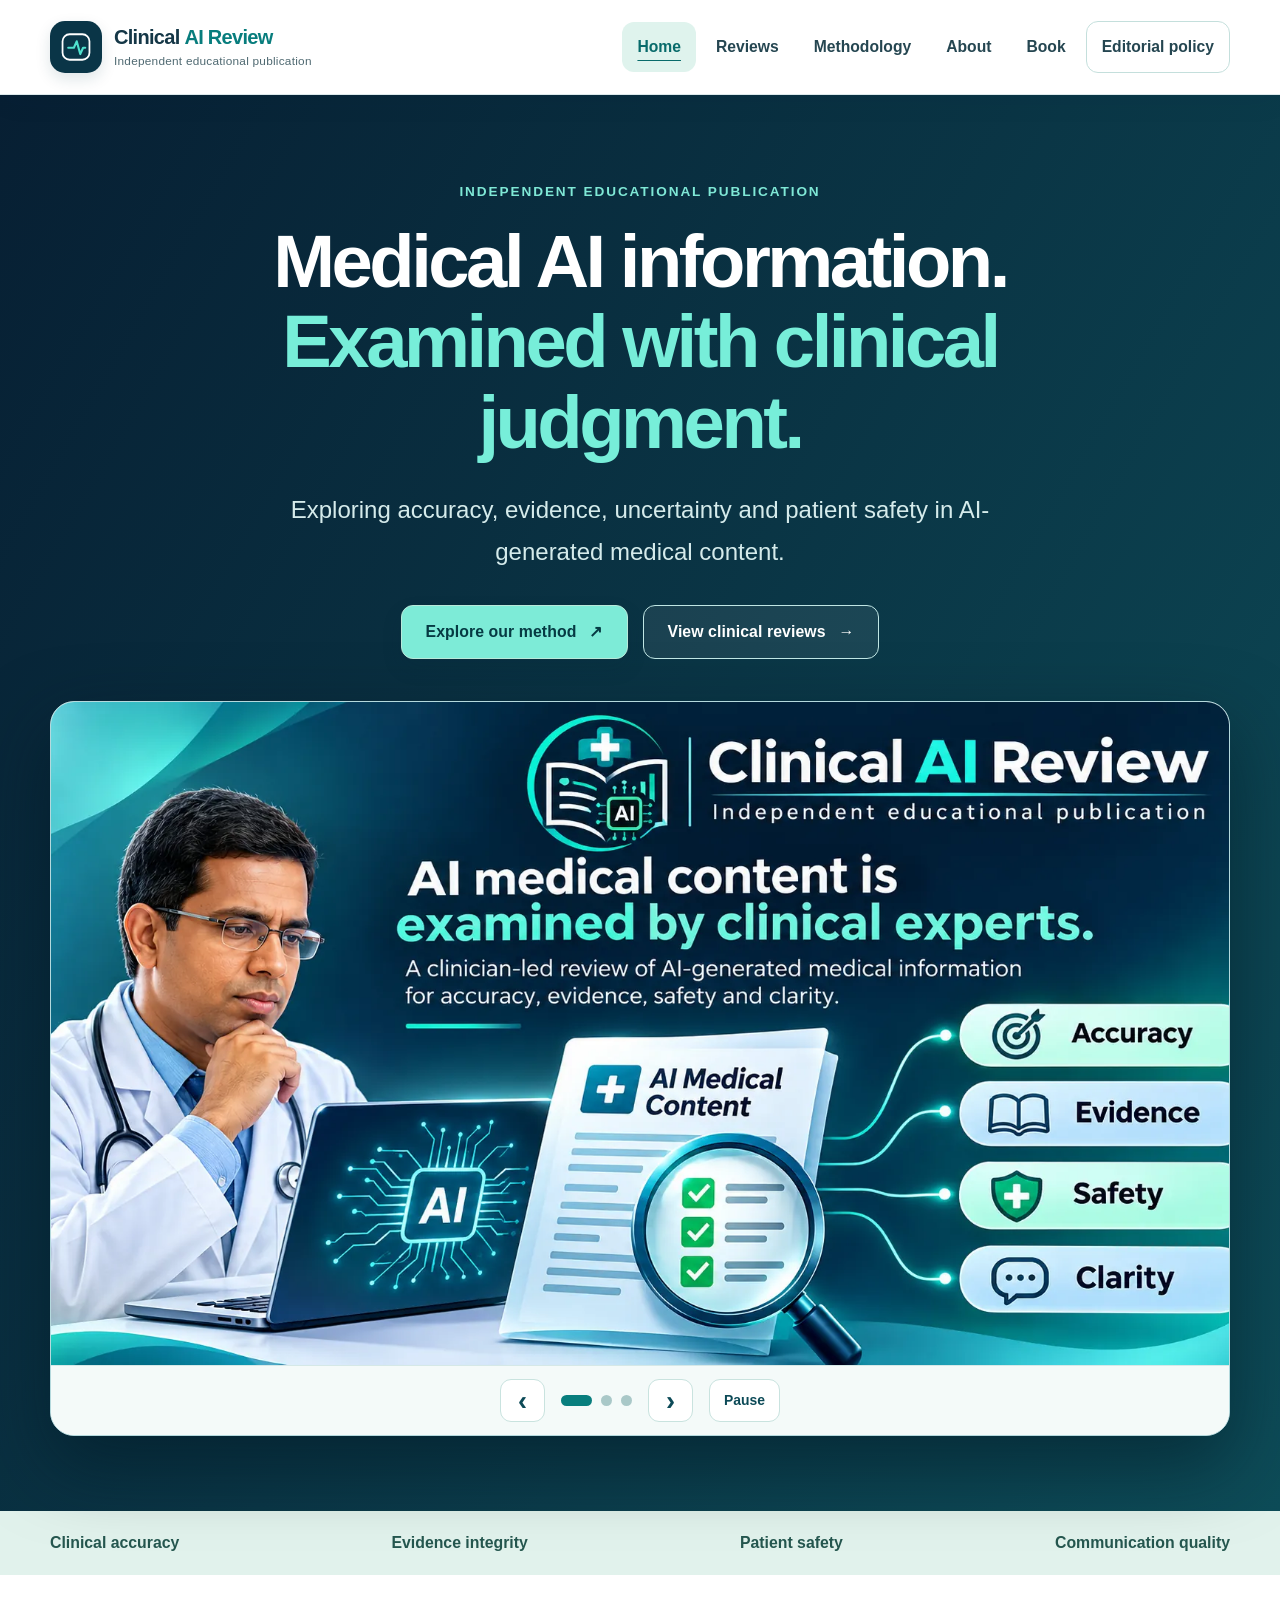
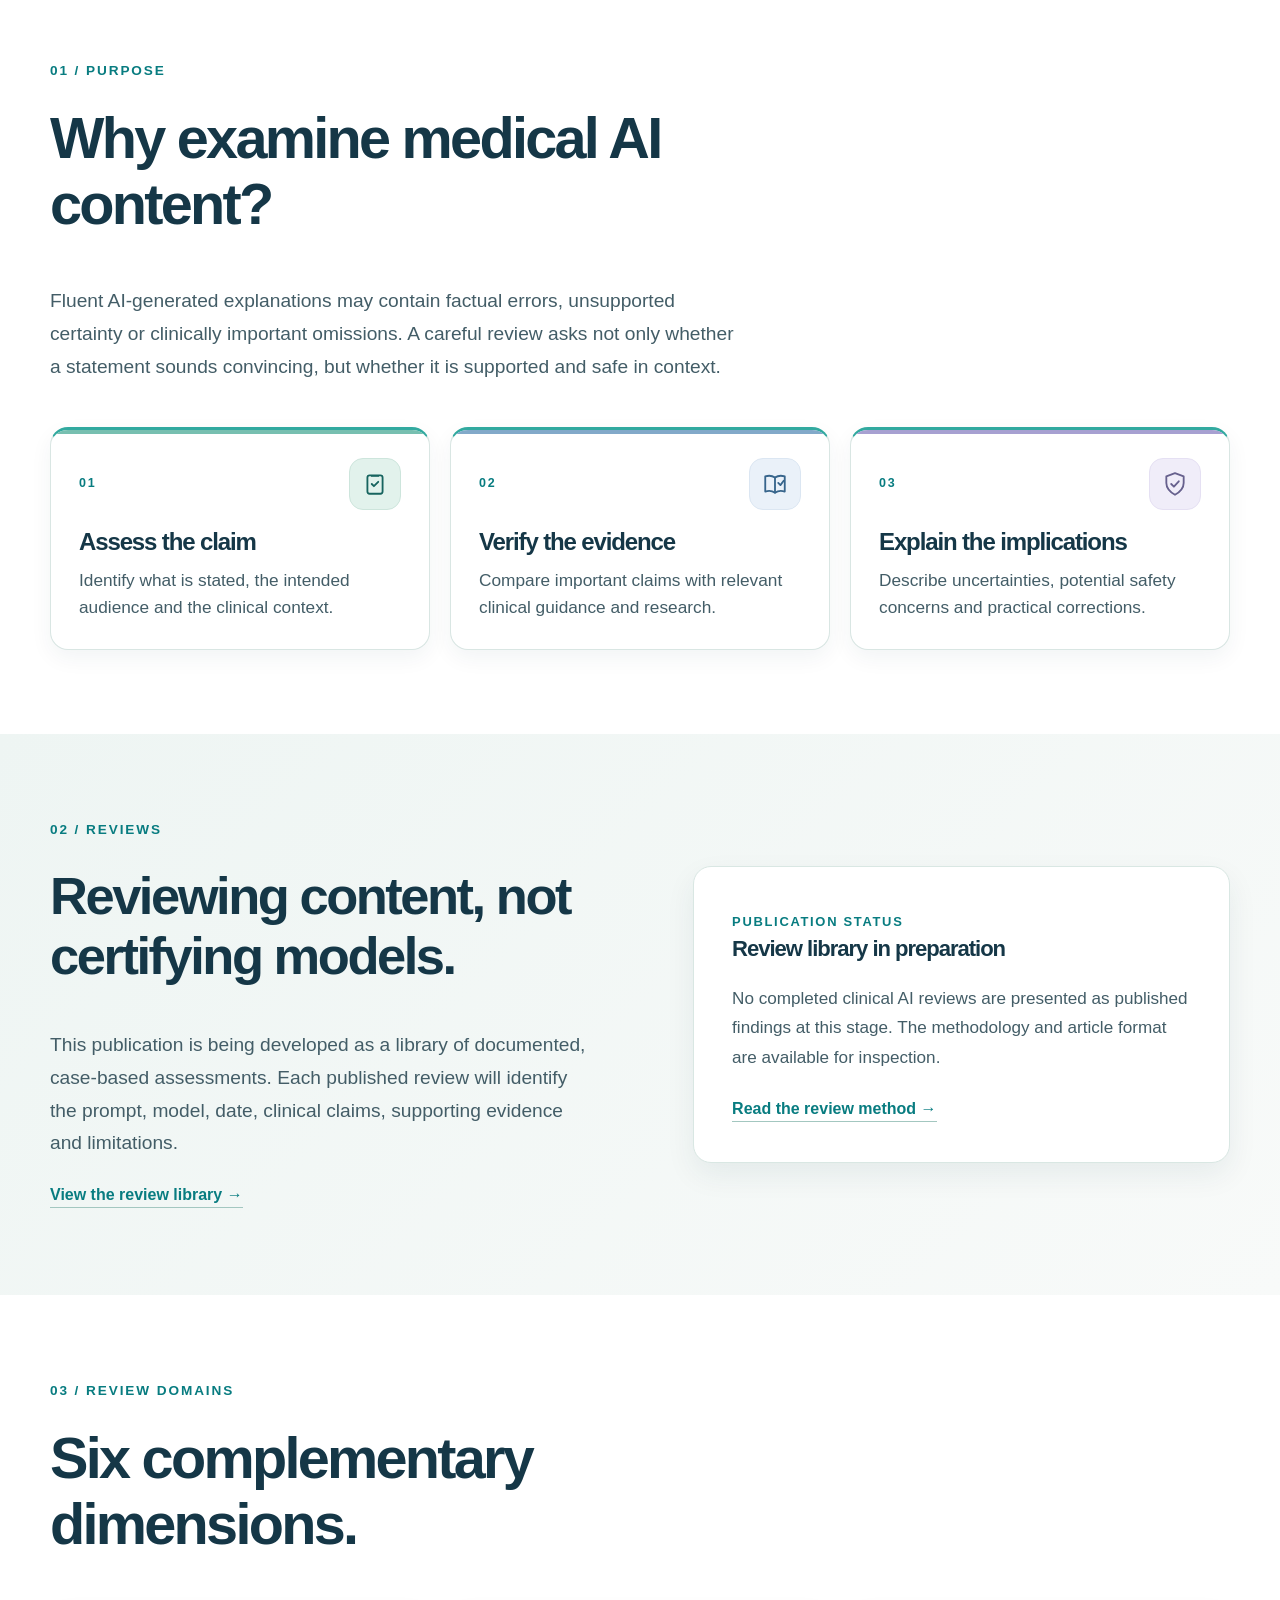
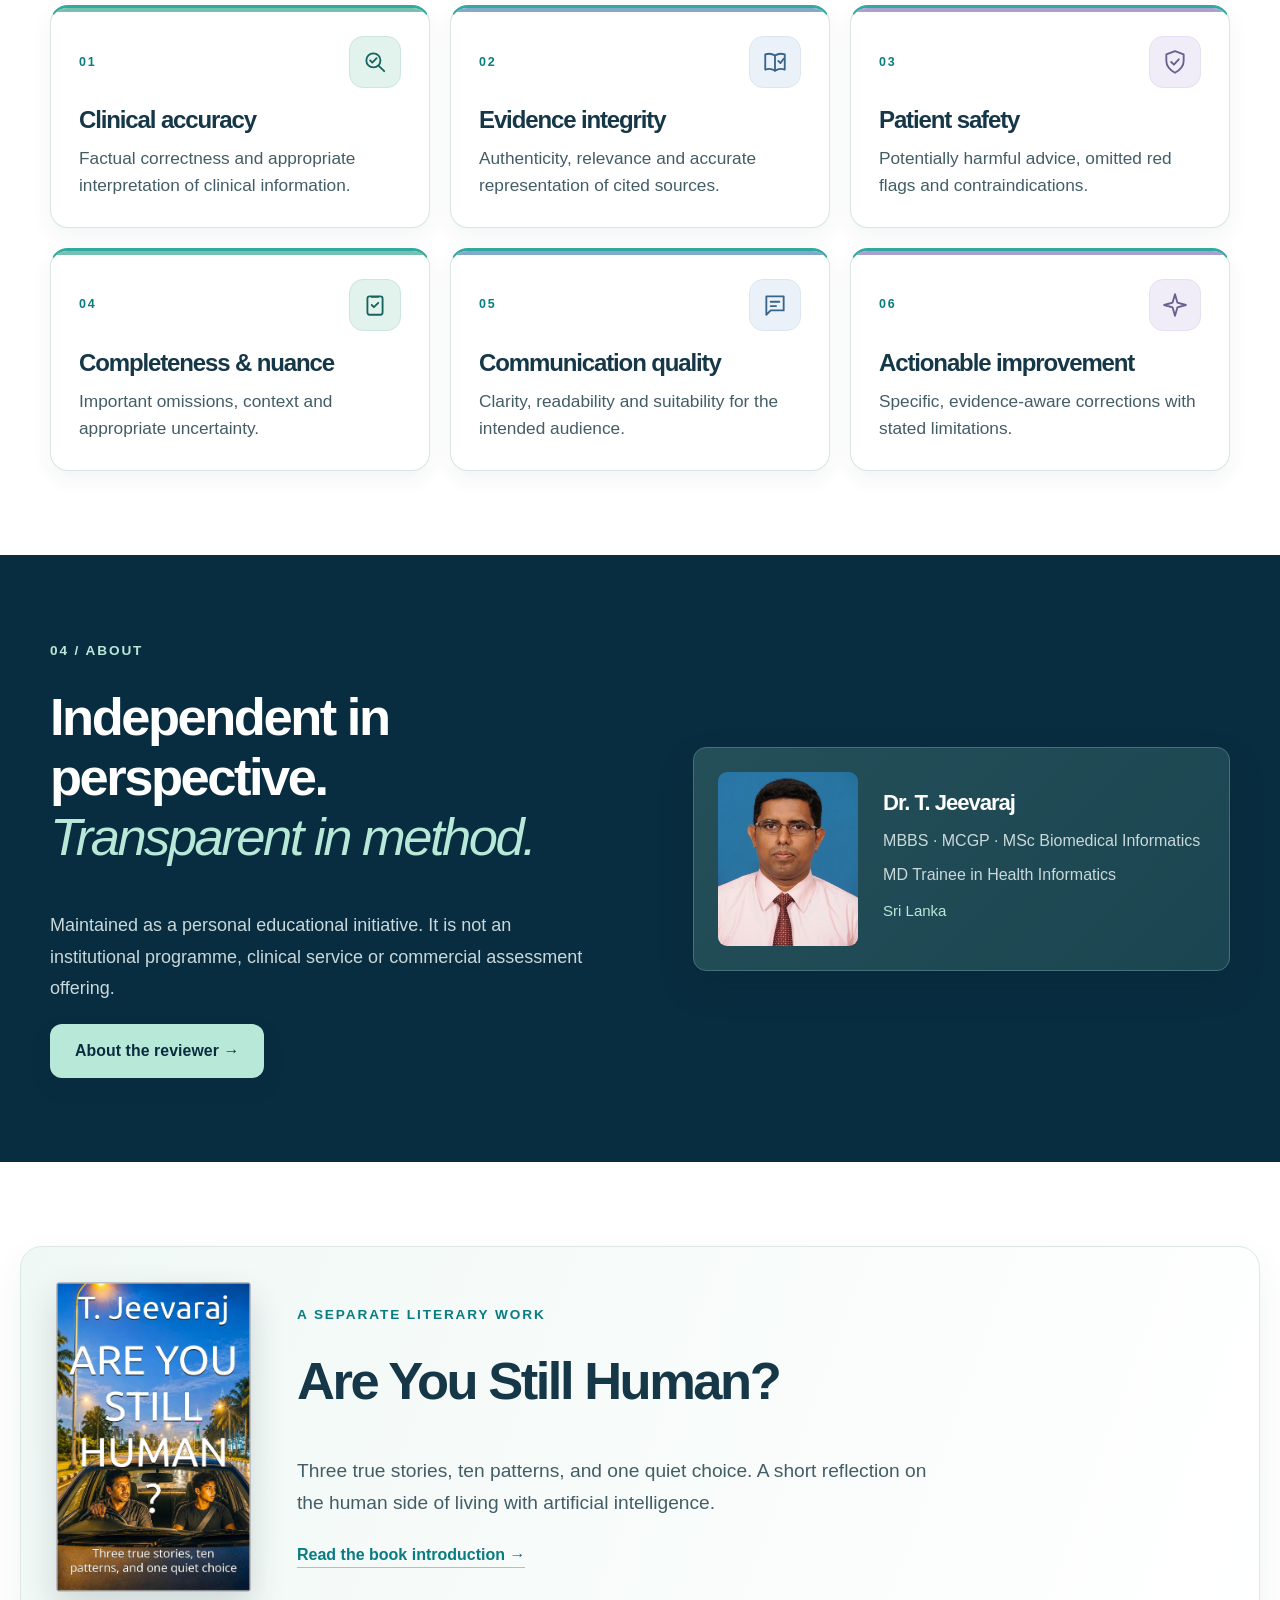
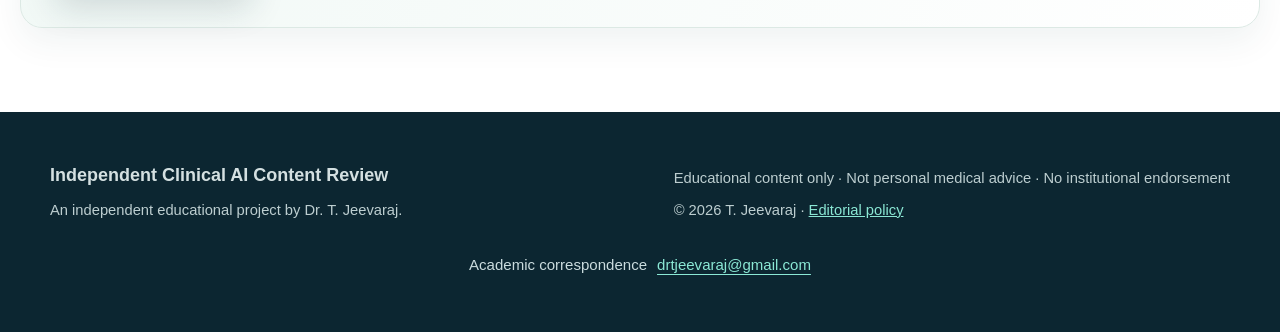
==== index.html @ ec8f00e4 "Add files via upload" ====
<!doctype html><html lang="en"><head><meta charset="utf-8"><meta name="viewport" content="width=device-width, initial-scale=1"><meta name="theme-color" content="#082b3b"><meta name="description" content="Independent educational appraisal of AI-generated medical content for clinical accuracy, evidence integrity, uncertainty and patient safety."><title>Evidence, Safety &amp; Clarity | Independent Clinical AI Content Review</title><link rel="canonical" href="https://tjeevan.github.io/clinical-ai-review/index.html"><link rel="icon" href="assets/favicon.svg" type="image/svg+xml"><meta property="og:type" content="website"><meta property="og:title" content="Evidence, Safety &amp; Clarity"><meta property="og:description" content="Independent educational appraisal of AI-generated medical content for clinical accuracy, evidence integrity, uncertainty and patient safety."><meta property="og:url" content="https://tjeevan.github.io/clinical-ai-review/index.html"><meta property="og:image" content="https://tjeevan.github.io/clinical-ai-review/assets/social-card.svg"><meta name="twitter:card" content="summary_large_image"><style>@import url('https://fonts.googleapis.com/css2?family=DM+Sans:wght@400;500;600;700&family=Source+Serif+4:ital,wght@0,400;0,500;0,600;1,400;1,500&display=swap');
:root{--navy:#102f3b;--navy2:#163f49;--teal:#176f69;--mint:#a8e4d4;--paper:#f7f9f7;--ink:#19333d;--muted:#53666d;--line:#dbe4e1;--white:#fff}*{box-sizing:border-box}html{scroll-behavior:smooth}body{margin:0;color:var(--ink);background:var(--white);font-family:'DM Sans',Arial,sans-serif;font-size:16px;line-height:1.7}a{color:inherit}a:focus-visible,button:focus-visible{outline:3px solid #ce8e30;outline-offset:4px}img{max-width:100%;height:auto}h1,h2,h3,p{margin-top:0}h1,h2{font-family:'Source Serif 4',Georgia,serif;font-weight:500;line-height:1.13;letter-spacing:-.035em}h1{font-size:clamp(3.2rem,5.4vw,5.9rem)}h2{font-size:clamp(2.15rem,3.5vw,3.45rem)}h3{font-size:1.15rem;line-height:1.3}p{margin-bottom:1.2rem}.wrap{max-width:1190px;margin:auto;padding:0 30px}.narrow{max-width:830px}.skip{position:absolute;top:-80px;left:15px;background:white;padding:10px;z-index:30}.skip:focus{top:12px}.header{background:white;border-bottom:1px solid var(--line);position:sticky;top:0;z-index:10}.head-inner{display:flex;align-items:center;justify-content:space-between;min-height:84px;gap:24px}.brand{display:flex;align-items:center;gap:12px;text-decoration:none;font-size:1rem;font-weight:500;line-height:1.15;white-space:nowrap}.brand b{font-weight:700}.brand small{display:block;color:var(--muted);font-size:.69rem;letter-spacing:.045em;margin-top:5px}.brand-symbol{width:42px;height:42px;border-radius:12px;background:var(--navy);color:white;display:grid;place-items:center;font-family:Georgia,serif;font-size:22px}.brand-symbol span{color:var(--mint)}.nav{display:flex;gap:23px;align-items:center}.nav a{text-decoration:none;font-size:.79rem;font-weight:600;color:#40545c;white-space:nowrap}.nav a:hover,.nav a[aria-current=page]{color:var(--teal)}.nav a[aria-current=page]{text-decoration:underline;text-underline-offset:8px}.menu-button{display:none}.hero{background:var(--navy);color:white;padding:100px 0 104px;overflow:hidden}.hero-grid{display:grid;grid-template-columns:1.12fr .88fr;gap:7%;align-items:center}.hero h1{max-width:760px;margin:0 0 27px}.hero h1 em,.dark h2 em{color:var(--mint);font-weight:400}.eyebrow{text-transform:uppercase;font-size:.69rem;font-weight:700;letter-spacing:.21em;color:var(--teal);margin-bottom:24px}.hero .eyebrow,.dark .eyebrow{color:var(--mint)}.lead{font-size:clamp(1.12rem,1.65vw,1.34rem);line-height:1.7;max-width:650px}.hero .lead{color:#d0dfe0}.actions{display:flex;gap:12px;flex-wrap:wrap;margin-top:32px}.button{display:inline-flex;align-items:center;justify-content:center;text-decoration:none;padding:14px 22px;border-radius:7px;font-size:.85rem;font-weight:700;transition:transform .2s,background .2s}.button:hover{transform:translateY(-2px)}.primary{background:var(--mint);color:#102f3b}.primary:hover{background:#c2f2e6}.secondary{border:1px solid #7e999d;color:white}.light{background:var(--mint);color:var(--navy)}.hero-caption{color:#b8c9c9;font-size:.79rem;margin-top:30px}.hero-panel{background:#f7fbfa;color:var(--ink);border-radius:16px;padding:32px;box-shadow:0 25px 75px #04192355;transform:rotate(1deg)}.panel-kicker{display:flex;justify-content:space-between;color:var(--teal);font-size:.69rem;font-weight:700;letter-spacing:.13em;border-bottom:1px solid var(--line);padding-bottom:20px;margin-bottom:28px}.process-node{display:flex;align-items:center;gap:16px}.process-node>span{border-radius:50%;background:#e1f3ee;color:var(--teal);height:44px;width:44px;display:grid;place-items:center;font-size:.8rem;font-weight:700}.process-node strong{display:block;font-size:1.05rem}.process-node small{display:block;color:var(--muted);font-size:.79rem}.process-line{height:31px;border-left:1px dashed #8bb6ab;margin-left:22px}.panel-bottom{border-top:1px solid var(--line);margin-top:28px;padding-top:20px;color:var(--muted);font-size:.78rem}.strip{background:#eaf4f0}.strip-items{display:flex;justify-content:space-between;gap:16px;flex-wrap:wrap;padding-top:18px;padding-bottom:18px;font-size:.8rem;font-weight:700;color:#24564e}.section{padding:92px 0}.section-head{max-width:780px;margin-bottom:44px}.section-head p:last-child{max-width:690px;color:var(--muted)}.three,.domain-grid{display:grid;grid-template-columns:repeat(3,1fr);gap:17px}.feature,.domain{border:1px solid var(--line);padding:29px;border-radius:12px;background:white}.feature p,.domain p{color:var(--muted);font-size:.9rem;margin:0}.number{display:block;color:var(--teal);font-size:.76rem;letter-spacing:.15em;font-weight:700;margin-bottom:25px}.tinted{background:var(--paper)}.split{display:grid;grid-template-columns:1fr 1fr;gap:9%;align-items:center}.body-lg{font-size:1.1rem;color:var(--muted)}.note-card,.status-card{border:1px solid var(--line);background:white;padding:35px;border-radius:13px}.note-card p,.status-card p{color:var(--muted)}.small-label{font-size:.71rem;font-weight:700;letter-spacing:.13em;color:var(--teal);text-transform:uppercase}.note-card a,.text-link{color:var(--teal);font-weight:700;text-decoration:none;border-bottom:1px solid #a3c7c0;padding-bottom:4px}.domain-grid{gap:15px}.domain{min-height:230px}.dark{background:var(--navy);color:white}.dark p{color:#c9d8da}.identity{background:#204652;padding:24px;border-radius:13px;display:flex;align-items:center;gap:25px}.identity img{width:125px;height:154px;object-fit:cover;object-position:top;border-radius:9px}.identity h3{margin:0 0 12px}.identity p{margin:0 0 6px;font-size:.88rem}.identity small{color:var(--mint)}.book-teaser{display:flex;gap:46px;align-items:center}.book-teaser img{width:185px;border-radius:4px;box-shadow:0 15px 35px #102f3b2a}.book-teaser>div{max-width:650px}.page-hero{background:var(--navy);color:white;padding:85px 0 82px}.page-hero .eyebrow{color:var(--mint)}.page-hero h1{font-size:clamp(2.8rem,5vw,5rem)}.page-hero .lead{color:#d4e2e3}.prose{max-width:780px}.prose h2{font-size:2rem;margin:34px 0 14px}.prose h3{margin:28px 0 10px}.prose p,.prose li{color:#435961}.prose blockquote{font-family:Georgia,serif;font-size:1.5rem;border-left:4px solid var(--teal);padding-left:22px;margin:35px 0}.prose .qual{color:var(--teal);font-weight:700}.content-list{padding-left:22px}.content-list li{margin:12px 0}.status-card{background:var(--paper)}.mt{margin-top:50px}.rubric{display:grid;grid-template-columns:1fr 1fr;gap:12px}.rubric>div{padding:20px;border:1px solid var(--line);border-radius:10px}.rubric p{font-size:.87rem;margin:8px 0 0}.muted{color:var(--muted);font-size:.86rem}.small{font-size:.78rem}.about-layout{display:grid;grid-template-columns:280px 1fr;gap:65px;align-items:start}.portrait{width:280px;aspect-ratio:3/4;object-fit:cover;object-position:top;border-radius:10px}.book-layout{display:grid;grid-template-columns:330px 1fr;gap:70px;align-items:start}.book-cover{width:100%;border-radius:5px;box-shadow:0 20px 40px #102f3b28}.full{display:flex;margin-top:20px;text-align:center}.footer{background:#0c2631;color:#d4e0e1;padding:48px 0}.foot-grid{display:flex;justify-content:space-between;gap:40px}.foot-grid p{font-size:.78rem;color:#bdced0;margin:6px 0}.foot-grid a{color:var(--mint)}@media(max-width:950px){.nav{gap:12px}.nav a{font-size:.73rem}.hero-grid{gap:30px}.hero-panel{padding:22px}.wrap{padding:0 22px}}@media(max-width:760px){.head-inner{min-height:72px}.menu-button{display:flex;flex-direction:column;gap:5px;padding:12px;border:1px solid var(--line);background:white;border-radius:6px}.menu-button span{width:22px;height:2px;background:var(--navy)}.nav{display:none;position:absolute;top:71px;left:0;right:0;background:white;border-bottom:1px solid var(--line);padding:20px 25px;flex-direction:column;align-items:stretch;gap:15px}.nav.open{display:flex}.hero{padding:67px 0}.hero-grid,.split,.about-layout,.book-layout{grid-template-columns:1fr;gap:35px}.hero-panel{transform:none}.three,.domain-grid{grid-template-columns:1fr 1fr}.section{padding:65px 0}.identity{max-width:490px}.book-teaser{gap:25px}.book-teaser img{width:125px}.foot-grid{flex-direction:column}.page-hero{padding:62px 0}}@media(max-width:490px){.brand{font-size:.89rem}.brand small{font-size:.6rem}.brand-symbol{height:36px;width:36px}.three,.domain-grid,.rubric{grid-template-columns:1fr}.book-teaser{align-items:flex-start}.book-teaser img{width:110px}.book-teaser h2{font-size:1.9rem}.hero h1{font-size:3.05rem}.section-head{margin-bottom:25px}.identity{align-items:flex-start}.identity img{width:90px;height:115px}.cover-col{max-width:310px}}@media(prefers-reduced-motion:reduce){html{scroll-behavior:auto}.button{transition:none}}
/* Visual upgrade v2: larger, legible type; elevated backgrounds; consistent vector icons */
:root{--paper:#f2f7f5;--muted:#40565d;--line:#d4e2df;--teal:#12645f}
body{font-size:18px;line-height:1.72}
.wrap{max-width:1250px}
h1{font-size:clamp(3.1rem,5.4vw,5.8rem)}
h2{font-size:clamp(2.35rem,3.6vw,3.65rem)}
h3{font-size:1.36rem}
.nav a{font-size:.96rem}
.brand{font-size:1.1rem}
.brand small{font-size:.77rem}
.eyebrow,.small-label,.panel-kicker{font-size:.81rem}
.hero{position:relative;background:radial-gradient(ellipse at 86% 14%,#24636a 0%,transparent 40%),linear-gradient(125deg,#102f3b 0%,#103d46 100%);padding:105px 0 110px}
.hero:before{content:"";position:absolute;inset:0;opacity:.13;pointer-events:none;background-image:radial-gradient(#b5e8dc 1px,transparent 1px);background-size:24px 24px;mask-image:linear-gradient(90deg,transparent 20%,black 100%)}
.hero-grid{position:relative;z-index:1}
.hero .lead{font-size:clamp(1.23rem,1.8vw,1.52rem)}
.hero-caption,.panel-bottom{font-size:.95rem}
.button{font-size:1rem;padding:16px 25px;border-radius:11px}
.hero-panel{transform:none;border:1px solid #d5e9e5;background:linear-gradient(155deg,#ffffff,#e9f7f2);box-shadow:0 30px 85px #061a2340;padding:35px}
.process-node{gap:18px}
.process-node .process-icon{width:56px;height:56px;border-radius:17px;background:#d6f0e8;color:#14645e;display:grid;place-items:center;flex:none}
.process-node .process-icon svg{width:29px;height:29px}
.process-node strong{font-size:1.14rem}
.process-node small{font-size:.94rem;line-height:1.45}
.process-line{margin-left:27px;height:35px;border-left:2px dashed #8dbbb0}
.section{padding:100px 0}
.section-head p:last-child,.body-lg{font-size:1.17rem}
.feature,.domain,.note-card,.status-card{position:relative;overflow:hidden;border:1px solid #d5e5e0;border-radius:20px;background:linear-gradient(150deg,#fff 0%,#f2faf7 100%);box-shadow:0 10px 28px #0d3b4210;transition:transform .2s ease,box-shadow .2s ease,border-color .2s ease}
.feature:hover,.domain:hover{transform:translateY(-5px);box-shadow:0 20px 45px #0d3b421a;border-color:#9bcac0}
.feature,.domain{padding:32px}
.feature:nth-child(2),.domain:nth-child(3n+2){background:linear-gradient(145deg,#fff,#eff6fb)}
.feature:nth-child(3),.domain:nth-child(3n){background:linear-gradient(145deg,#fff,#f3f4fb)}
.feature p,.domain p,.rubric p{font-size:1.04rem;line-height:1.67}
.feature-top{display:flex;align-items:flex-start;justify-content:space-between;gap:12px;margin-bottom:24px}
.feature-top .number{margin:10px 0 0}
.icon-tile{width:62px;height:62px;flex:none;border-radius:17px;display:grid;place-items:center;background:#d9f1ea;color:#13665f;border:1px solid #c5e5dc}
.domain:nth-child(3n+2) .icon-tile,.feature:nth-child(2) .icon-tile{background:#e1edf8;color:#22577b;border-color:#cfdfef}
.domain:nth-child(3n) .icon-tile,.feature:nth-child(3) .icon-tile{background:#eae9f8;color:#57548a;border-color:#dcdaf1}
.line-icon{height:31px;width:31px;display:block}
.tinted{background:linear-gradient(145deg,#eef6f2,#f7faf8)}
.note-card,.status-card{padding:39px}
.note-card p,.status-card p,.prose p,.prose li{font-size:1.07rem}
.domain{min-height:255px}
.strip{background:#e1f2ec}
.strip-items{font-size:.99rem}
.identity{background:linear-gradient(135deg,#244f59,#1b4651);border:1px solid #41737a;box-shadow:0 16px 35px #031e2833}
.identity p{font-size:1rem}
.identity img{width:140px;height:174px}
.book-teaser{background:linear-gradient(110deg,#f0f8f5,#fff);padding:35px;border:1px solid #dce9e4;border-radius:22px;box-shadow:0 14px 35px #103b4210}
.book-teaser img{width:195px}
.prose{max-width:880px}
.prose h2{font-size:2.35rem}
.rubric>div{background:linear-gradient(145deg,#fff,#f1f8f5);border-radius:15px;padding:26px;box-shadow:0 8px 20px #123c4210}
.page-hero{background:radial-gradient(circle at 90% 10%,#235a62,transparent 40%),var(--navy)}
.footer p,.foot-grid p{font-size:.92rem}
@media(max-width:950px){.nav a{font-size:.86rem}.hero-grid{grid-template-columns:1fr 1fr;gap:28px}}
@media(max-width:760px){body{font-size:17px}.hero-grid{grid-template-columns:1fr}.hero{padding:65px 0}.section{padding:68px 0}.hero-panel{max-width:600px}.three,.domain-grid{grid-template-columns:1fr 1fr}.book-teaser{padding:24px}.nav a{font-size:1.05rem}}
@media(max-width:540px){.three,.domain-grid,.rubric{grid-template-columns:1fr}.feature,.domain{padding:27px}.hero h1{font-size:clamp(2.65rem,11vw,3.35rem)}.hero .lead{font-size:1.16rem}.book-teaser{flex-direction:column}.book-teaser img{width:145px}.identity img{width:100px;height:130px}.identity{gap:15px}.identity p{font-size:.93rem}}
@media(prefers-reduced-motion:reduce){.feature,.domain{transition:none}.feature:hover,.domain:hover{transform:none}}

/* v3 — editorial visual system: compact icons, intentional spacing, elevated cards */
:root{--navy:#112f3b;--ink:#173640;--teal:#17645f;--muted:#465e65;--line:#d6e4e1;--paper:#f5f8f7;--mint:#b8e8d8}
body{font-size:18px;line-height:1.65}
.header{box-shadow:0 3px 22px rgba(10,45,51,.045)}
.nav a{font-size:.92rem}
.hero{background:radial-gradient(ellipse at 83% 15%,rgba(64,132,137,.34),transparent 43%),linear-gradient(130deg,#102c39 0%,#123d45 100%)}
.hero-panel{border:1px solid rgba(255,255,255,.7);border-radius:24px;background:linear-gradient(145deg,#fff,#edf7f4);box-shadow:0 22px 65px rgba(0,18,27,.24);padding:34px}
/* Explicitly constrain inline SVGs: fixes enormous icons in PDF rendering */
.line-icon,.feature .line-icon,.domain .line-icon,.process-node .line-icon{display:block!important;width:26px!important;height:26px!important;min-width:26px!important;min-height:26px!important;max-width:26px!important;max-height:26px!important;flex:0 0 26px!important;overflow:visible}
.feature-top{display:flex!important;align-items:center!important;justify-content:space-between!important;gap:14px!important;margin:0 0 18px!important;min-height:52px!important}
.feature-top .number{margin:0!important;font-size:.78rem}
.icon-tile,.feature .icon-tile,.domain .icon-tile{display:inline-flex!important;align-items:center!important;justify-content:center!important;flex:0 0 52px!important;width:52px!important;height:52px!important;min-width:52px!important;min-height:52px!important;max-width:52px!important;max-height:52px!important;border-radius:14px!important;padding:0!important;overflow:hidden!important;background:#e2f2ec;border:1px solid #cde5dc;color:#17645f}
.process-node .process-icon{display:inline-flex!important;align-items:center!important;justify-content:center!important;flex:0 0 50px!important;width:50px!important;height:50px!important;min-width:50px!important;min-height:50px!important;max-width:50px!important;max-height:50px!important;border-radius:15px!important;background:#e0f1eb!important;padding:0!important}
.process-node .process-icon .line-icon{width:25px!important;height:25px!important;min-width:25px!important;min-height:25px!important;max-width:25px!important;max-height:25px!important}
.process-node{display:flex!important;align-items:center!important;gap:16px!important;min-height:60px!important}
.process-line{height:24px!important;margin-left:24px!important;border-left:2px dashed #9dc9bb!important}
.process-node strong{font-size:1.07rem!important;line-height:1.35}.process-node small{font-size:.86rem!important;line-height:1.45}
.panel-kicker{font-size:.75rem!important;letter-spacing:.12em}.panel-bottom{font-size:.85rem!important}
/* Modern scientific cards with restrained colour rather than large decoration */
.feature,.domain{display:flex;flex-direction:column;justify-content:flex-start;min-height:0!important;padding:28px!important;border:1px solid #d9e6e3!important;border-radius:18px!important;background:#fff!important;box-shadow:0 8px 22px rgba(18,57,66,.055)!important;transition:box-shadow .18s ease,transform .18s ease,border-color .18s ease!important}
.feature:before,.domain:before{content:'';position:absolute;top:0;left:0;right:0;height:4px;background:#77bfb0}
.feature:nth-child(3n+2):before,.domain:nth-child(3n+2):before{background:#82a9c9}
.feature:nth-child(3n):before,.domain:nth-child(3n):before{background:#a7a0d1}
.feature:nth-child(3n+2) .icon-tile,.domain:nth-child(3n+2) .icon-tile{background:#eaf1f9!important;color:#37658c!important;border-color:#dbe6f2!important}
.feature:nth-child(3n) .icon-tile,.domain:nth-child(3n) .icon-tile{background:#f0edf9!important;color:#67618e!important;border-color:#e5e0f3!important}
.feature:hover,.domain:hover{transform:translateY(-3px)!important;box-shadow:0 16px 35px rgba(18,57,66,.11)!important;border-color:#9ac7be!important}
.feature h3,.domain h3{font-size:1.24rem!important;margin-bottom:11px!important}
.feature p,.domain p{font-size:1rem!important;line-height:1.58!important}
.three,.domain-grid{gap:20px!important;align-items:stretch}
.section{padding:84px 0!important}
.tinted{background:linear-gradient(135deg,#eef5f3,#f8faf9)!important}
.note-card,.status-card{background:white!important;border:1px solid #d9e7e3!important;border-radius:18px!important;box-shadow:0 12px 30px rgba(18,57,66,.07)!important}
/* Stronger, consistent buttons */
.button{position:relative;display:inline-flex;align-items:center;justify-content:center;gap:12px;min-height:52px;padding:15px 24px!important;border-radius:12px!important;font-size:.99rem!important;font-weight:700!important;line-height:1.25;letter-spacing:.005em;border:1px solid transparent;text-decoration:none!important;box-shadow:0 7px 17px rgba(5,36,42,.12);transition:transform .17s ease,box-shadow .17s ease,background-color .17s ease!important}
.button.primary{background:#b9e9da!important;color:#123b42!important;border-color:#b9e9da!important}
.button.primary:hover{background:#d1f4e7!important;box-shadow:0 11px 24px rgba(5,36,42,.2);transform:translateY(-2px)}
.button.secondary{background:rgba(255,255,255,.075)!important;color:#fff!important;border-color:rgba(255,255,255,.58)!important;box-shadow:none}
.button.secondary:hover{background:rgba(255,255,255,.18)!important;transform:translateY(-2px)}
.page-hero .button.secondary{color:white!important}
.text-link,.note-card a:not(.button),.arrow-link{font-size:1rem;text-underline-offset:5px;text-decoration-thickness:1px}
.contact-panel{background:#f2f8f5}.contact-card{background:white;border:1px solid #d8e8e1;border-radius:20px;padding:35px;box-shadow:0 12px 35px rgba(18,57,66,.08)}.contact-card h2{font-size:2rem}.contact-card .button.primary{background:#14655f!important;color:white!important;border-color:#14655f!important}.contact-card .button.primary:hover{background:#0d4d49!important}.contact-note{margin-top:20px}
.contact-mini{display:flex;gap:10px;align-items:center;justify-content:center;flex-wrap:wrap;padding:22px 16px 6px;font-size:.94rem;color:#cbdcde}.contact-mini a{color:#b9e9da;text-decoration:underline;text-underline-offset:4px}
@media(max-width:950px){.nav a{font-size:.84rem}.hero-grid{grid-template-columns:1fr 1fr;gap:25px}}
@media(max-width:760px){.hero-grid{grid-template-columns:1fr}.hero-panel{max-width:650px}.section{padding:64px 0!important}.three,.domain-grid{grid-template-columns:repeat(2,minmax(0,1fr))}.nav a{font-size:1.05rem}.button{min-height:52px}}
@media(max-width:540px){.three,.domain-grid{grid-template-columns:1fr}.feature,.domain{padding:25px!important}.hero-panel{padding:24px}.actions{gap:12px}.actions .button{width:100%}.contact-card{padding:25px}.hero h1{font-size:clamp(2.65rem,11vw,3.4rem)}}
@media(prefers-reduced-motion:reduce){.feature,.domain,.button{transition:none!important}.feature:hover,.domain:hover,.button:hover{transform:none!important}}

/* 2026 editorial redesign — readable type, expressive headings and accessible navigation */
:root{--navy:#092d40;--deep:#062434;--teal:#087c80;--paper:#f3f8f8;--muted:#435d67}
html{scroll-behavior:smooth}
body{font-family:Inter,"Segoe UI",Arial,sans-serif;font-size:18px;line-height:1.75;color:#153747;background:#fff}
.wrap{max-width:1240px}
.header{position:sticky;top:0;z-index:60;background:rgba(255,255,255,.97);backdrop-filter:blur(16px);box-shadow:0 5px 30px #102f3b0d;border-bottom:1px solid #dce9eb}
.head-inner{min-height:94px;gap:24px}
.brand{display:flex;align-items:center;gap:12px;font-size:1.25rem;font-weight:760;letter-spacing:-.035em;line-height:1.12}
.brand b{color:#087d7d}
.brand small{font-size:.74rem;letter-spacing:.02em;font-weight:500;color:#506a72;margin-top:6px}
.brand-symbol{background:#0a3547;border-radius:15px;width:52px;height:52px;display:grid;place-items:center;color:white;flex:none;box-shadow:0 6px 15px #123b4b22}
.nav{display:flex;align-items:center;gap:5px}
.nav a{font-size:.94rem;font-weight:700;padding:11px 15px;border-radius:12px;color:#254651;transition:background .2s,color .2s,transform .2s}
.nav a:hover{background:#e5f4f1;color:#075f63;transform:translateY(-1px)}
.nav a[aria-current="page"]{background:#dff3ed;color:#086b6b}
.nav a:last-child{border:1px solid #c4dfdc}
.menu-button{border:1px solid #c9e2e1;border-radius:12px;background:#edf7f5;width:49px;height:46px}
h1,h2,h3{font-family:Inter,"Segoe UI",Arial,sans-serif;letter-spacing:-.047em;line-height:1.14}
h1{font-size:clamp(3.2rem,6vw,6.1rem);font-weight:820}
h2{font-size:clamp(2.45rem,4.1vw,4rem);font-weight:800}
h3{font-size:1.38rem;font-weight:760}
.section{padding:100px 0}
.section-head p:last-child,.body-lg{font-size:1.2rem;line-height:1.7}
.eyebrow{font-size:.85rem;font-weight:800;letter-spacing:.14em}
.visual-hero{background:radial-gradient(ellipse at 85% 4%,#1a6672 0%,transparent 46%),linear-gradient(125deg,#082d40,#104854);color:white;padding:80px 0 75px}
.visual-hero-inner{display:grid;grid-template-columns:1fr;gap:42px}
.hero-intro{text-align:center;max-width:1050px;margin:0 auto}
.hero-intro h1{margin:15px auto 25px;max-width:1050px}
.hero-intro h1 em{font-style:normal;color:#6ee6d6}
.hero-intro p:not(.eyebrow){font-size:clamp(1.18rem,2vw,1.5rem);color:#d5ebeb;max-width:800px;margin:0 auto 28px}
.hero-intro .actions{justify-content:center;display:flex;gap:15px;flex-wrap:wrap}
.button{display:inline-flex;align-items:center;justify-content:center;gap:13px;min-height:54px;padding:15px 25px;border-radius:14px;font-size:1rem;font-weight:750;text-decoration:none;box-shadow:0 9px 20px #062a3820;transition:transform .18s,box-shadow .18s,background .18s}
.button:hover{transform:translateY(-3px);box-shadow:0 14px 25px #062a3833}
.button.primary{background:linear-gradient(120deg,#1bd4c2,#62ead6);color:#06333c;border:1px solid #6ce7d9}
.button.secondary{background:transparent;color:#fff;border:1.5px solid #b7d8dd}
.button.secondary:hover{background:#ffffff18}
.button.outline{color:#075b66;background:#effaf7;border:1px solid #b3d9d6}
.button.small{min-height:44px;padding:11px 18px;font-size:.94rem}
.hero-slider{max-width:1180px;width:100%;margin:0 auto;background:#ffffff;border:1px solid #b4d9dd;border-radius:24px;box-shadow:0 24px 65px #001d2c60;overflow:hidden}
.slides{position:relative;aspect-ratio:16/9;background:#e7f5f6}
.hero-slide{position:absolute;inset:0;margin:0;opacity:0;visibility:hidden;transition:opacity .5s ease,visibility .5s ease}
.hero-slide.active{opacity:1;visibility:visible}
.hero-slide img{display:block;width:100%;height:100%;object-fit:contain}
.slider-controls{display:flex;align-items:center;justify-content:center;gap:16px;padding:13px 18px;background:#f4faf9}
.slide-arrow,.slide-pause{border:1px solid #c9e3df;border-radius:11px;background:white;color:#0c4a57;font-weight:750;min-width:45px;height:43px;cursor:pointer}
.slide-arrow{font-size:1.7rem;line-height:1}
.slide-pause{padding:0 14px;font-size:.87rem}
.slide-arrow:hover,.slide-pause:hover{background:#e3f3f0}
.slide-dots{display:flex;gap:9px;align-items:center}
.slide-dot{width:11px;height:11px;border-radius:100px;background:#a9c8c8;border:0;cursor:pointer;padding:0;transition:width .2s,background .2s}
.slide-dot.active{width:31px;background:#087e7e}
.feature,.domain,.note-card,.status-card,.publication{background:#fff;border:1px solid #d9e7e8;border-radius:22px;box-shadow:0 12px 30px #0b39430f;transition:transform .2s,box-shadow .2s}
.feature:hover,.domain:hover,.publication:hover{transform:translateY(-4px);box-shadow:0 22px 45px #0b39431c}
.feature,.domain{padding:32px}
.feature:nth-child(3n+1),.domain:nth-child(3n+1){background:linear-gradient(155deg,#fff,#eaf8f5)}
.feature:nth-child(3n+2),.domain:nth-child(3n+2){background:linear-gradient(155deg,#fff,#edf4fc)}
.feature:nth-child(3n),.domain:nth-child(3n){background:linear-gradient(155deg,#fff,#f1f0fc)}
.feature p,.domain p,.prose p,.prose li{font-size:1.08rem;line-height:1.72}
.icon-tile{display:grid;place-items:center;width:54px;height:54px;border-radius:15px;background:#dbf3ec;color:#075f67}
.line-icon{width:27px;height:27px}
.tinted{background:linear-gradient(135deg,#eef8f6,#f7fafc)}
.note-card,.status-card{padding:38px}
.page-hero{background:radial-gradient(circle at 90% 0%,#1b6d77,transparent 45%),#092d40}
.publication-grid{display:grid;grid-template-columns:repeat(2,minmax(0,1fr));gap:24px;margin:30px 0 65px}
.publication{padding:34px;display:flex;flex-direction:column;align-items:flex-start;gap:14px}
.publication h3{font-size:1.35rem;line-height:1.4}
.publication .button{margin-top:auto}
.pub-meta{color:#0b7779;font-size:.9rem;font-weight:800;letter-spacing:.06em}
.training{background:#eef8f6;padding:38px;border-radius:22px;border:1px solid #d3e8e5}
.training h2{font-size:2.2rem}
.training li{font-size:1.07rem;margin:10px 0}
:focus-visible{outline:3px solid #16b6a8;outline-offset:4px}
@media(max-width:1050px){.nav a{font-size:.86rem;padding:10px 9px}.brand{font-size:1.08rem}}
@media(max-width:760px){body{font-size:17px}.visual-hero{padding:55px 0}.section{padding:65px 0}.publication-grid{grid-template-columns:1fr}.hero-intro h1{font-size:clamp(2.5rem,9vw,4rem)}.nav a{font-size:1.1rem;padding:15px}.hero-slider{border-radius:15px}.slider-controls{padding:10px}.training{padding:24px}}
@media(max-width:540px){.hero-intro .actions{flex-direction:column}.hero-intro .actions .button{width:100%}.visual-hero-inner{gap:28px}.slider-controls{gap:9px}.slide-pause{padding:0 9px}.hero-slide img{object-fit:contain}.feature,.domain{padding:25px}}
@media(prefers-reduced-motion:reduce){html{scroll-behavior:auto}*,*:before,*:after{transition:none!important;animation:none!important}}

/* v4 deployment-safe polish */
.visual-hero{background:linear-gradient(120deg,#071f33 0%,#0d4c58 100%)!important;color:#fff!important}.visual-hero .eyebrow{color:#7fe8d6!important}.visual-hero h1{color:#fff!important;font-size:clamp(2.9rem,5.8vw,5.9rem)!important;line-height:1.09!important;font-weight:850!important}.visual-hero h1 em{color:#77eed9!important}.visual-hero .button.secondary{border:1px solid #c0e6e4!important;color:#fff!important;background:#ffffff12!important}.visual-hero .button.primary{color:#063a43!important;background:#7debd7!important}.hero-slider{box-shadow:0 28px 72px #00172288!important}.slides{aspect-ratio:16/9}.hero-slide{display:block}.hero-slide img{width:100%;height:100%;object-fit:cover}.nav a{font-size:.98rem!important}.section-head h2{font-size:clamp(2.55rem,4.5vw,4.25rem)!important}.feature,.domain,.publication{border-top:3px solid #31a99f!important}.feature h3,.domain h3{font-size:1.5rem!important}.feature p,.domain p{font-size:1.08rem!important}.hero-slider .slider-controls{border-top:1px solid #d5e8e7}.footer a{color:#8be8d5}
@media(max-width:760px){.nav{gap:8px}.nav.open{box-shadow:0 22px 30px #123b4b25}.nav a{font-size:1.08rem!important}.visual-hero h1{font-size:clamp(2.55rem,8.5vw,4rem)!important}}
</style><script type="application/ld+json">{"@context": "https://schema.org", "@type": "WebPage", "name": "Evidence, Safety & Clarity", "url": "https://tjeevan.github.io/clinical-ai-review/index.html", "description": "Independent educational appraisal of AI-generated medical content for clinical accuracy, evidence integrity, uncertainty and patient safety.", "inLanguage": "en", "isAccessibleForFree": true}</script><script defer>const button=document.querySelector('.menu-button');const nav=document.querySelector('#nav');if(button&&nav){button.addEventListener('click',()=>{const open=button.getAttribute('aria-expanded')==='true';button.setAttribute('aria-expanded',String(!open));nav.classList.toggle('open',!open)});nav.querySelectorAll('a').forEach(a=>a.addEventListener('click',()=>{nav.classList.remove('open');button.setAttribute('aria-expanded','false')}));document.addEventListener('keydown',e=>{if(e.key==='Escape'){nav.classList.remove('open');button.setAttribute('aria-expanded','false')}})}
// Accessible hero infographic carousel. Manual navigation and optional automatic rotation.
(()=>{const slider=document.querySelector('.hero-slider');if(!slider)return;
const slides=[...slider.querySelectorAll('.hero-slide')],dots=[...slider.querySelectorAll('.slide-dot')],pause=slider.querySelector('[data-pause]');
let index=0,paused=window.matchMedia('(prefers-reduced-motion: reduce)').matches,timer=null;
function show(n){index=(n+slides.length)%slides.length;slides.forEach((el,i)=>{el.classList.toggle('active',i===index);el.setAttribute('aria-hidden',String(i!==index))});dots.forEach((el,i)=>{el.classList.toggle('active',i===index);if(i===index)el.setAttribute('aria-current','true');else el.removeAttribute('aria-current')})}
function stop(){if(timer)clearInterval(timer);timer=null}
function start(){stop();if(!paused)timer=setInterval(()=>show(index+1),6500)}
slider.querySelector('[data-prev]').addEventListener('click',()=>{show(index-1);start()});
slider.querySelector('[data-next]').addEventListener('click',()=>{show(index+1);start()});
dots.forEach((dot,i)=>dot.addEventListener('click',()=>{show(i);start()}));
pause.addEventListener('click',()=>{paused=!paused;pause.textContent=paused?'Play':'Pause';pause.setAttribute('aria-label',paused?'Play automatic slideshow':'Pause automatic slideshow');start()});
slider.addEventListener('mouseenter',stop);slider.addEventListener('mouseleave',start);
slider.addEventListener('focusin',stop);slider.addEventListener('focusout',e=>{if(!slider.contains(e.relatedTarget))start()});
document.addEventListener('visibilitychange',()=>{if(document.hidden)stop();else start()});
if(paused){pause.textContent='Play';pause.setAttribute('aria-label','Play automatic slideshow')}
show(0);start()})();
</script></head><body><a class="skip" href="#main">Skip to content</a><header class="header"><div class="wrap head-inner"><a class="brand" href="index.html"><span class="brand-symbol" aria-hidden="true"><svg viewBox="0 0 48 48" width="34" height="34" fill="none"><rect x="5" y="6" width="38" height="36" rx="10" stroke="currentColor" stroke-width="2.5"/><path d="M13 25h8l4-9 5 18 4-9h3" stroke="#50e1ce" stroke-width="3" stroke-linecap="round" stroke-linejoin="round"/></svg></span><span>Clinical <b>AI Review</b><small>Independent educational publication</small></span></a><button class="menu-button" aria-label="Toggle menu" aria-expanded="false" aria-controls="nav"><span></span><span></span><span></span></button><nav id="nav" class="nav" aria-label="Main navigation"><a href="index.html" aria-current="page">Home</a><a href="reviews.html">Reviews</a><a href="methodology.html">Methodology</a><a href="about.html">About</a><a href="book.html">Book</a><a href="editorial-policy.html">Editorial policy</a></nav></div></header><main id="main"><section class="visual-hero" aria-label="Clinical AI Review introduction"><div class="wrap visual-hero-inner">
<div class="hero-intro"><span class="eyebrow">Independent educational publication</span><h1>Medical AI information.<br><em>Examined with clinical judgment.</em></h1><p>Exploring accuracy, evidence, uncertainty and patient safety in AI-generated medical content.</p><div class="actions"><a class="button primary" href="methodology.html">Explore our method <span aria-hidden="true">↗</span></a><a class="button secondary" href="reviews.html">View clinical reviews <span aria-hidden="true">→</span></a></div></div>
<div class="hero-slider" aria-roledescription="carousel" aria-label="Three illustrated explanations of the review process">
<div class="slides">
<figure class="hero-slide active" data-slide="0" aria-hidden="false"><img src="[data-uri]" alt="How AI medical content is examined: clinical accuracy, evidence, safety and clarity" width="1728" height="960" fetchpriority="high"></figure><figure class="hero-slide" data-slide="1" aria-hidden="true"><img src="[data-uri]" alt="Medical AI claims critically checked against published evidence" width="1728" height="960" loading="lazy"></figure><figure class="hero-slide" data-slide="2" aria-hidden="true"><img src="[data-uri]" alt="Explaining supported claims, uncertainty and potentially unsafe information" width="1728" height="960" loading="lazy"></figure></div><div class="slider-controls"><button class="slide-arrow" type="button" data-prev aria-label="Previous infographic">‹</button><div class="slide-dots" aria-label="Choose infographic"><button class="slide-dot active" type="button" data-go="0" aria-label="Slide 1" aria-current="true"></button><button class="slide-dot" type="button" data-go="1" aria-label="Slide 2"></button><button class="slide-dot" type="button" data-go="2" aria-label="Slide 3"></button></div><button class="slide-arrow" type="button" data-next aria-label="Next infographic">›</button><button class="slide-pause" type="button" data-pause aria-label="Pause automatic slideshow">Pause</button></div></div></div></section>
<section class="strip"><div class="wrap strip-items"><span>Clinical accuracy</span><span>Evidence integrity</span><span>Patient safety</span><span>Communication quality</span></div></section>
<section class="section"><div class="wrap"><div class="section-head"><p class="eyebrow">01 / Purpose</p><h2>Why examine medical AI content?</h2><p>Fluent AI-generated explanations may contain factual errors, unsupported certainty or clinically important omissions. A careful review asks not only whether a statement sounds convincing, but whether it is supported and safe in context.</p></div><div class="three"><article class="feature"><div class="feature-top"><span class="number">01</span><span class="icon-tile"><svg class="line-icon" viewBox="0 0 24 24" fill="none" stroke="currentColor" stroke-width="1.7" stroke-linecap="round" stroke-linejoin="round" aria-hidden="true"><rect x="5" y="4" width="14" height="17" rx="2"/><path d="M9 4.5h6M9 12l2 2 4-4"/></svg></span></div><h3>Assess the claim</h3><p>Identify what is stated, the intended audience and the clinical context.</p></article><article class="feature"><div class="feature-top"><span class="number">02</span><span class="icon-tile"><svg class="line-icon" viewBox="0 0 24 24" fill="none" stroke="currentColor" stroke-width="1.7" stroke-linecap="round" stroke-linejoin="round" aria-hidden="true"><path d="M12 6c-3-2-6-2-9-1v14c3-1 6-1 9 1 3-2 6-2 9-1V5c-3-1-6-1-9 1z"/><path d="M12 6v14m3-9 2 2 3-4"/></svg></span></div><h3>Verify the evidence</h3><p>Compare important claims with relevant clinical guidance and research.</p></article><article class="feature"><div class="feature-top"><span class="number">03</span><span class="icon-tile"><svg class="line-icon" viewBox="0 0 24 24" fill="none" stroke="currentColor" stroke-width="1.7" stroke-linecap="round" stroke-linejoin="round" aria-hidden="true"><path d="M12 2 4 5v6c0 5 3 8 8 11 5-3 8-6 8-11V5z"/><path d="m8.5 12 2.5 2.5 4.5-5"/></svg></span></div><h3>Explain the implications</h3><p>Describe uncertainties, potential safety concerns and practical corrections.</p></article></div></div></section>
<section class="section tinted"><div class="wrap split"><div><p class="eyebrow">02 / Reviews</p><h2>Reviewing content, not certifying models.</h2><p class="body-lg">This publication is being developed as a library of documented, case-based assessments. Each published review will identify the prompt, model, date, clinical claims, supporting evidence and limitations.</p><a class="text-link arrow-link" href="reviews.html">View the review library →</a></div><div class="note-card"><span class="small-label">PUBLICATION STATUS</span><h3>Review library in preparation</h3><p>No completed clinical AI reviews are presented as published findings at this stage. The methodology and article format are available for inspection.</p><a href="methodology.html">Read the review method →</a></div></div></section>
<section class="section"><div class="wrap"><div class="section-head"><p class="eyebrow">03 / Review domains</p><h2>Six complementary dimensions.</h2></div><div class="domain-grid"><article class="domain"><div class="feature-top"><span class="number">01</span><span class="icon-tile"><svg class="line-icon" viewBox="0 0 24 24" fill="none" stroke="currentColor" stroke-width="1.7" stroke-linecap="round" stroke-linejoin="round" aria-hidden="true"><circle cx="10.5" cy="10.5" r="6.5"/><path d="m15.5 15.5 5 5m-13-10 2 2 4-4"/></svg></span></div><h3>Clinical accuracy</h3><p>Factual correctness and appropriate interpretation of clinical information.</p></article><article class="domain"><div class="feature-top"><span class="number">02</span><span class="icon-tile"><svg class="line-icon" viewBox="0 0 24 24" fill="none" stroke="currentColor" stroke-width="1.7" stroke-linecap="round" stroke-linejoin="round" aria-hidden="true"><path d="M12 6c-3-2-6-2-9-1v14c3-1 6-1 9 1 3-2 6-2 9-1V5c-3-1-6-1-9 1z"/><path d="M12 6v14m3-9 2 2 3-4"/></svg></span></div><h3>Evidence integrity</h3><p>Authenticity, relevance and accurate representation of cited sources.</p></article><article class="domain"><div class="feature-top"><span class="number">03</span><span class="icon-tile"><svg class="line-icon" viewBox="0 0 24 24" fill="none" stroke="currentColor" stroke-width="1.7" stroke-linecap="round" stroke-linejoin="round" aria-hidden="true"><path d="M12 2 4 5v6c0 5 3 8 8 11 5-3 8-6 8-11V5z"/><path d="m8.5 12 2.5 2.5 4.5-5"/></svg></span></div><h3>Patient safety</h3><p>Potentially harmful advice, omitted red flags and contraindications.</p></article><article class="domain"><div class="feature-top"><span class="number">04</span><span class="icon-tile"><svg class="line-icon" viewBox="0 0 24 24" fill="none" stroke="currentColor" stroke-width="1.7" stroke-linecap="round" stroke-linejoin="round" aria-hidden="true"><rect x="5" y="4" width="14" height="17" rx="2"/><path d="M9 4.5h6M9 12l2 2 4-4"/></svg></span></div><h3>Completeness & nuance</h3><p>Important omissions, context and appropriate uncertainty.</p></article><article class="domain"><div class="feature-top"><span class="number">05</span><span class="icon-tile"><svg class="line-icon" viewBox="0 0 24 24" fill="none" stroke="currentColor" stroke-width="1.7" stroke-linecap="round" stroke-linejoin="round" aria-hidden="true"><path d="M4 4h16v13H8l-4 4z"/><path d="M8 9h8m-8 4h5"/></svg></span></div><h3>Communication quality</h3><p>Clarity, readability and suitability for the intended audience.</p></article><article class="domain"><div class="feature-top"><span class="number">06</span><span class="icon-tile"><svg class="line-icon" viewBox="0 0 24 24" fill="none" stroke="currentColor" stroke-width="1.7" stroke-linecap="round" stroke-linejoin="round" aria-hidden="true"><path d="m12 2 2.2 7.8L22 12l-7.8 2.2L12 22l-2.2-7.8L2 12l7.8-2.2z"/></svg></span></div><h3>Actionable improvement</h3><p>Specific, evidence-aware corrections with stated limitations.</p></article></div></div></section>
<section class="section dark"><div class="wrap split"><div><p class="eyebrow">04 / About</p><h2>Independent in perspective.<br><em>Transparent in method.</em></h2><p>Maintained as a personal educational initiative. It is not an institutional programme, clinical service or commercial assessment offering.</p><a class="button light" href="about.html">About the reviewer →</a></div><div class="identity"><img src="assets/reviewer.jpg" alt="Portrait of Dr. T. Jeevaraj" width="126" height="160"><div><h3>Dr. T. Jeevaraj</h3><p>MBBS · MCGP · MSc Biomedical Informatics</p><p>MD Trainee in Health Informatics</p><small>Sri Lanka</small></div></div></div></section>
<section class="section"><div class="wrap book-teaser"><img src="assets/are-you-still-human.jpg" alt="Cover of Are You Still Human? by T. Jeevaraj" width="185" height="276" loading="lazy"><div><p class="eyebrow">A separate literary work</p><h2>Are You Still Human?</h2><p class="body-lg">Three true stories, ten patterns, and one quiet choice. A short reflection on the human side of living with artificial intelligence.</p><a class="text-link" href="book.html">Read the book introduction →</a></div></div></section></main><footer class="footer"><div class="wrap foot-grid"><div><strong>Independent Clinical AI Content Review</strong><p>An independent educational project by Dr. T. Jeevaraj.</p></div><div><p>Educational content only · Not personal medical advice · No institutional endorsement</p><p>© 2026 T. Jeevaraj · <a href="editorial-policy.html">Editorial policy</a></p></div></div><div class="contact-mini"><span>Academic correspondence</span><a href="mailto:drtjeevaraj@gmail.com">drtjeevaraj@gmail.com</a></div></footer></body></html>
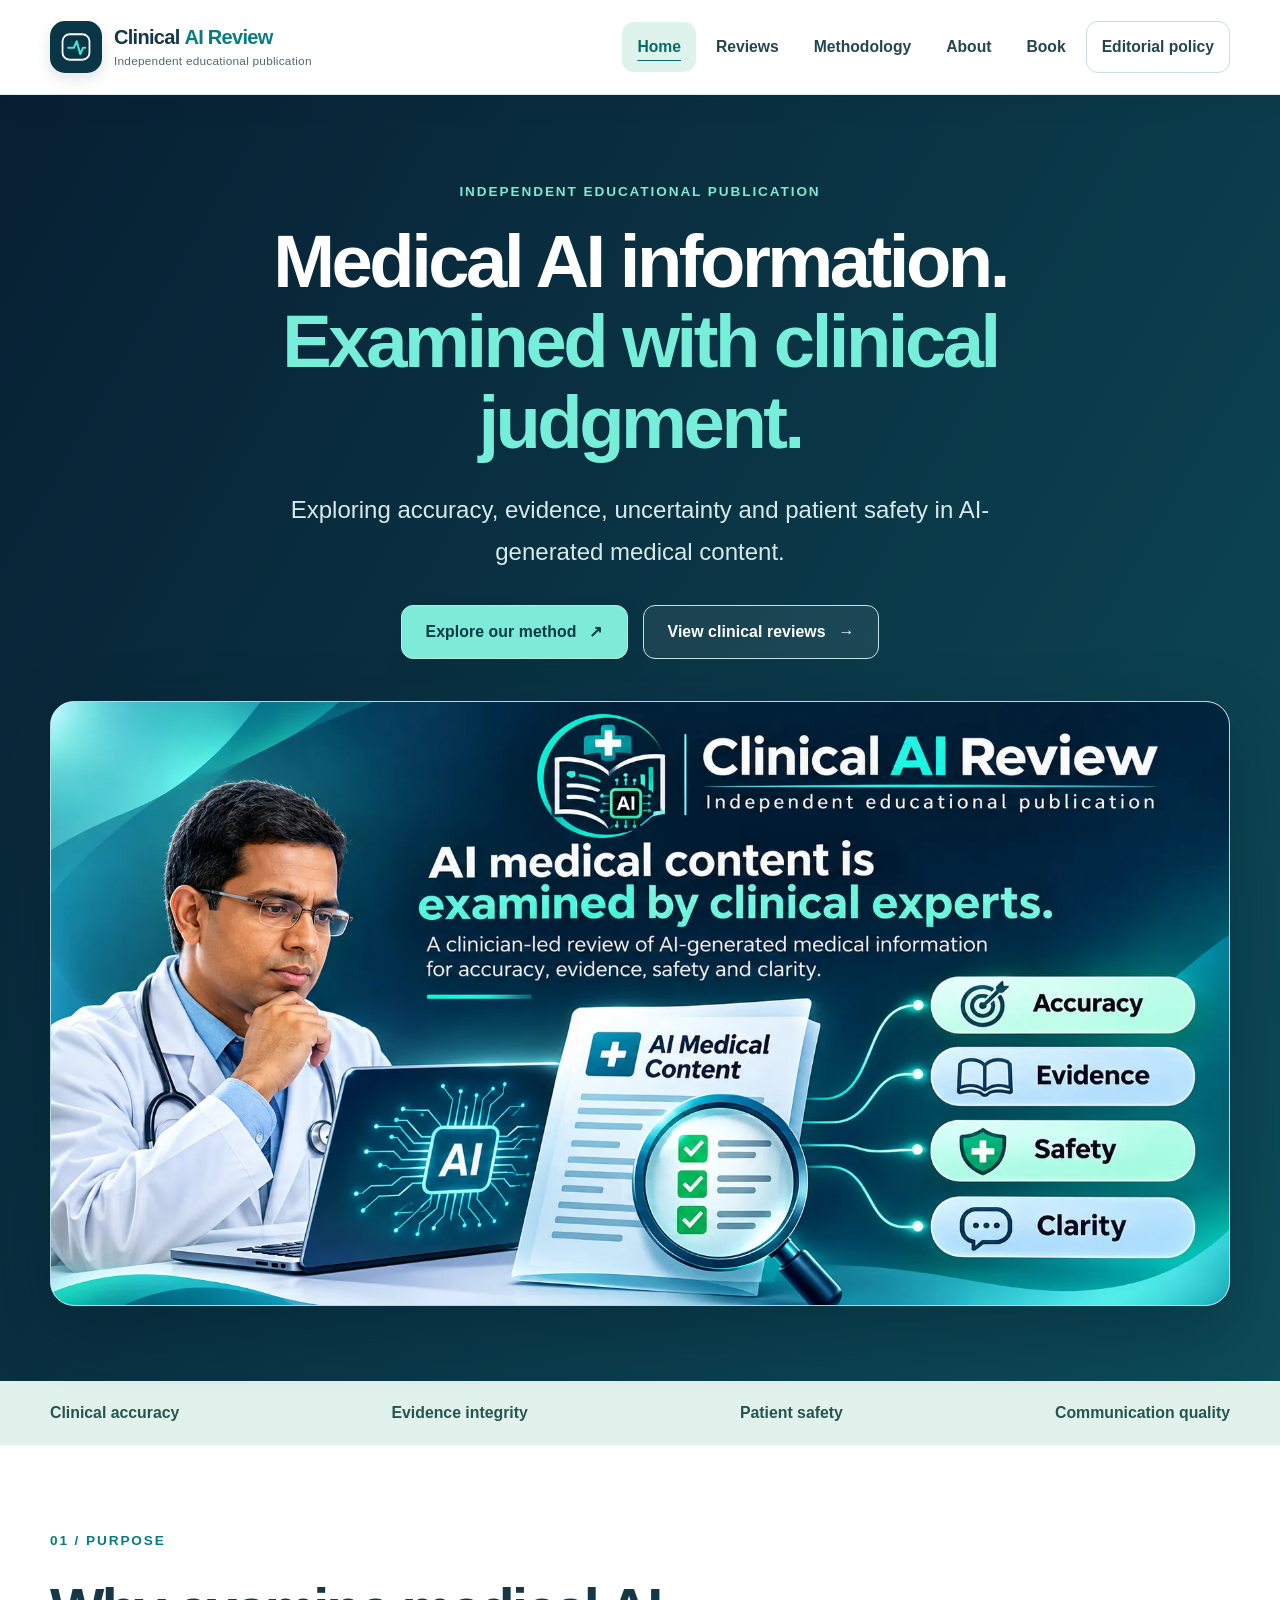
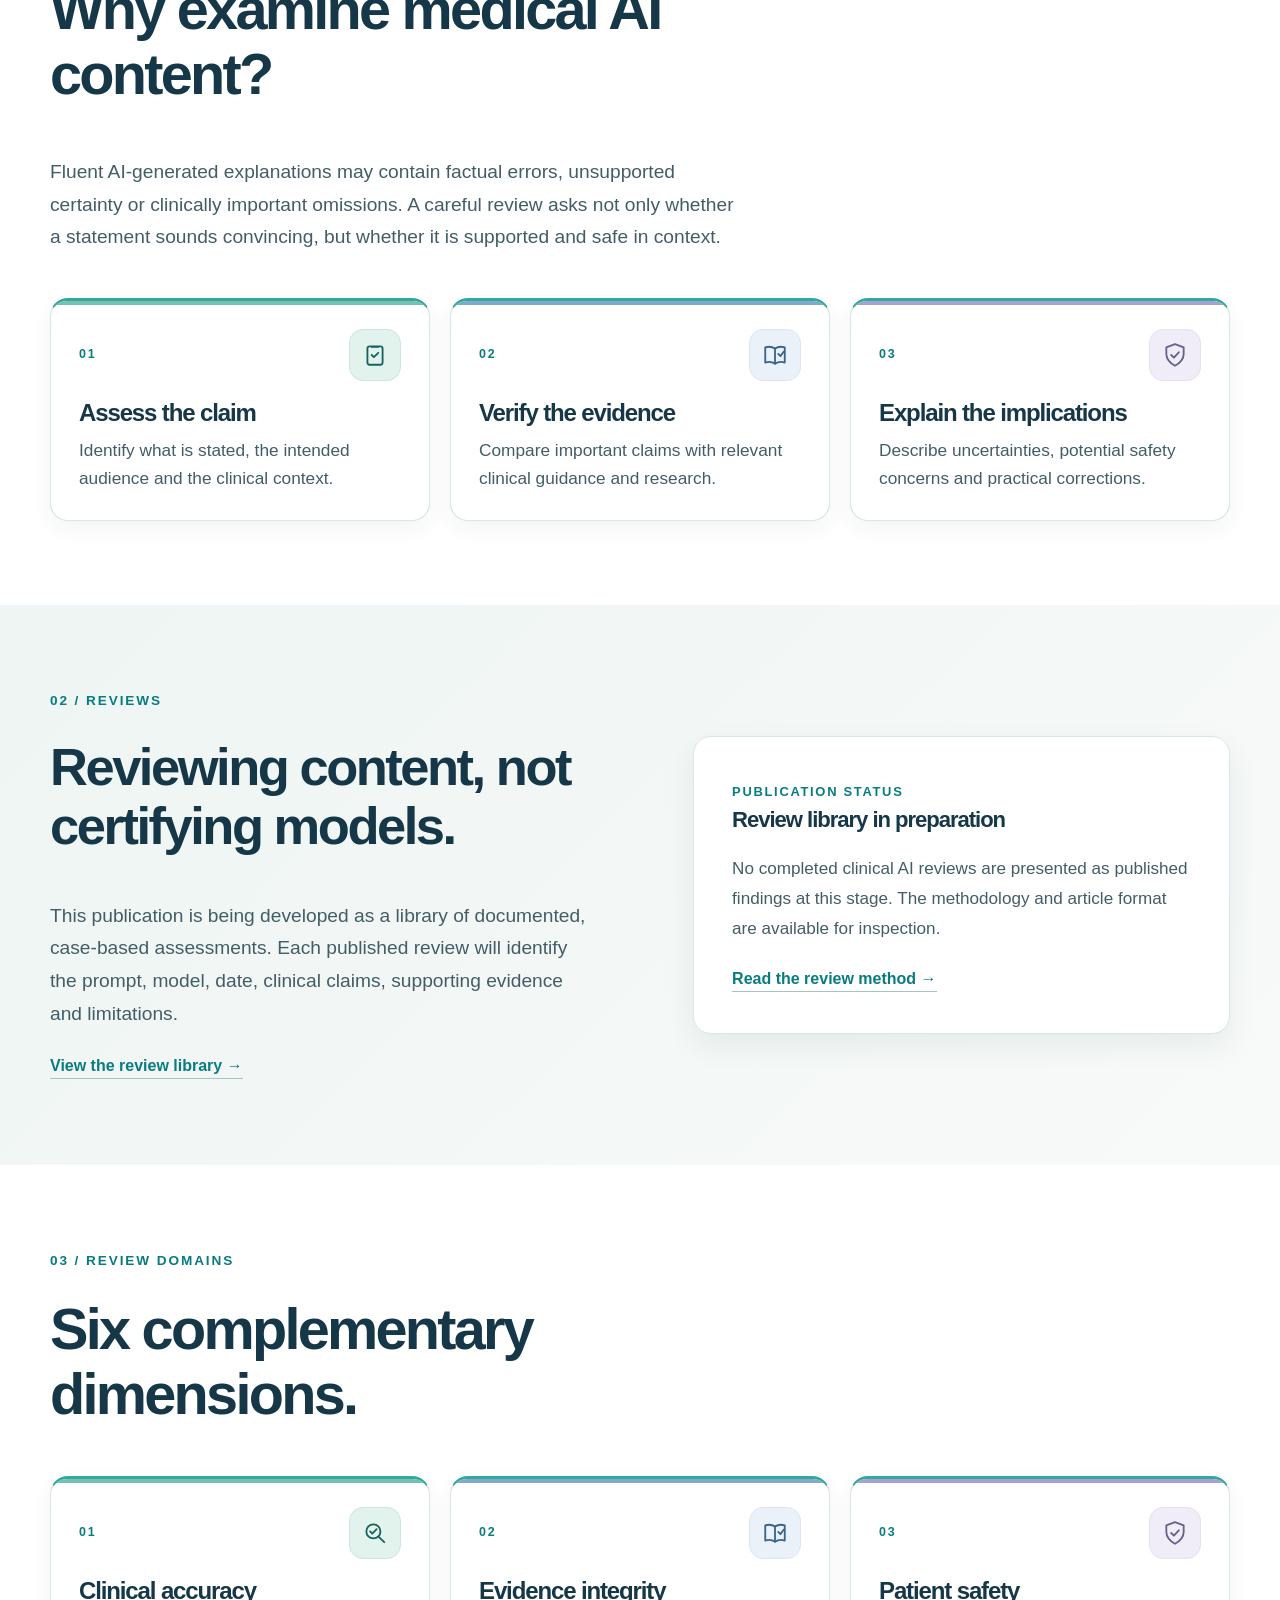
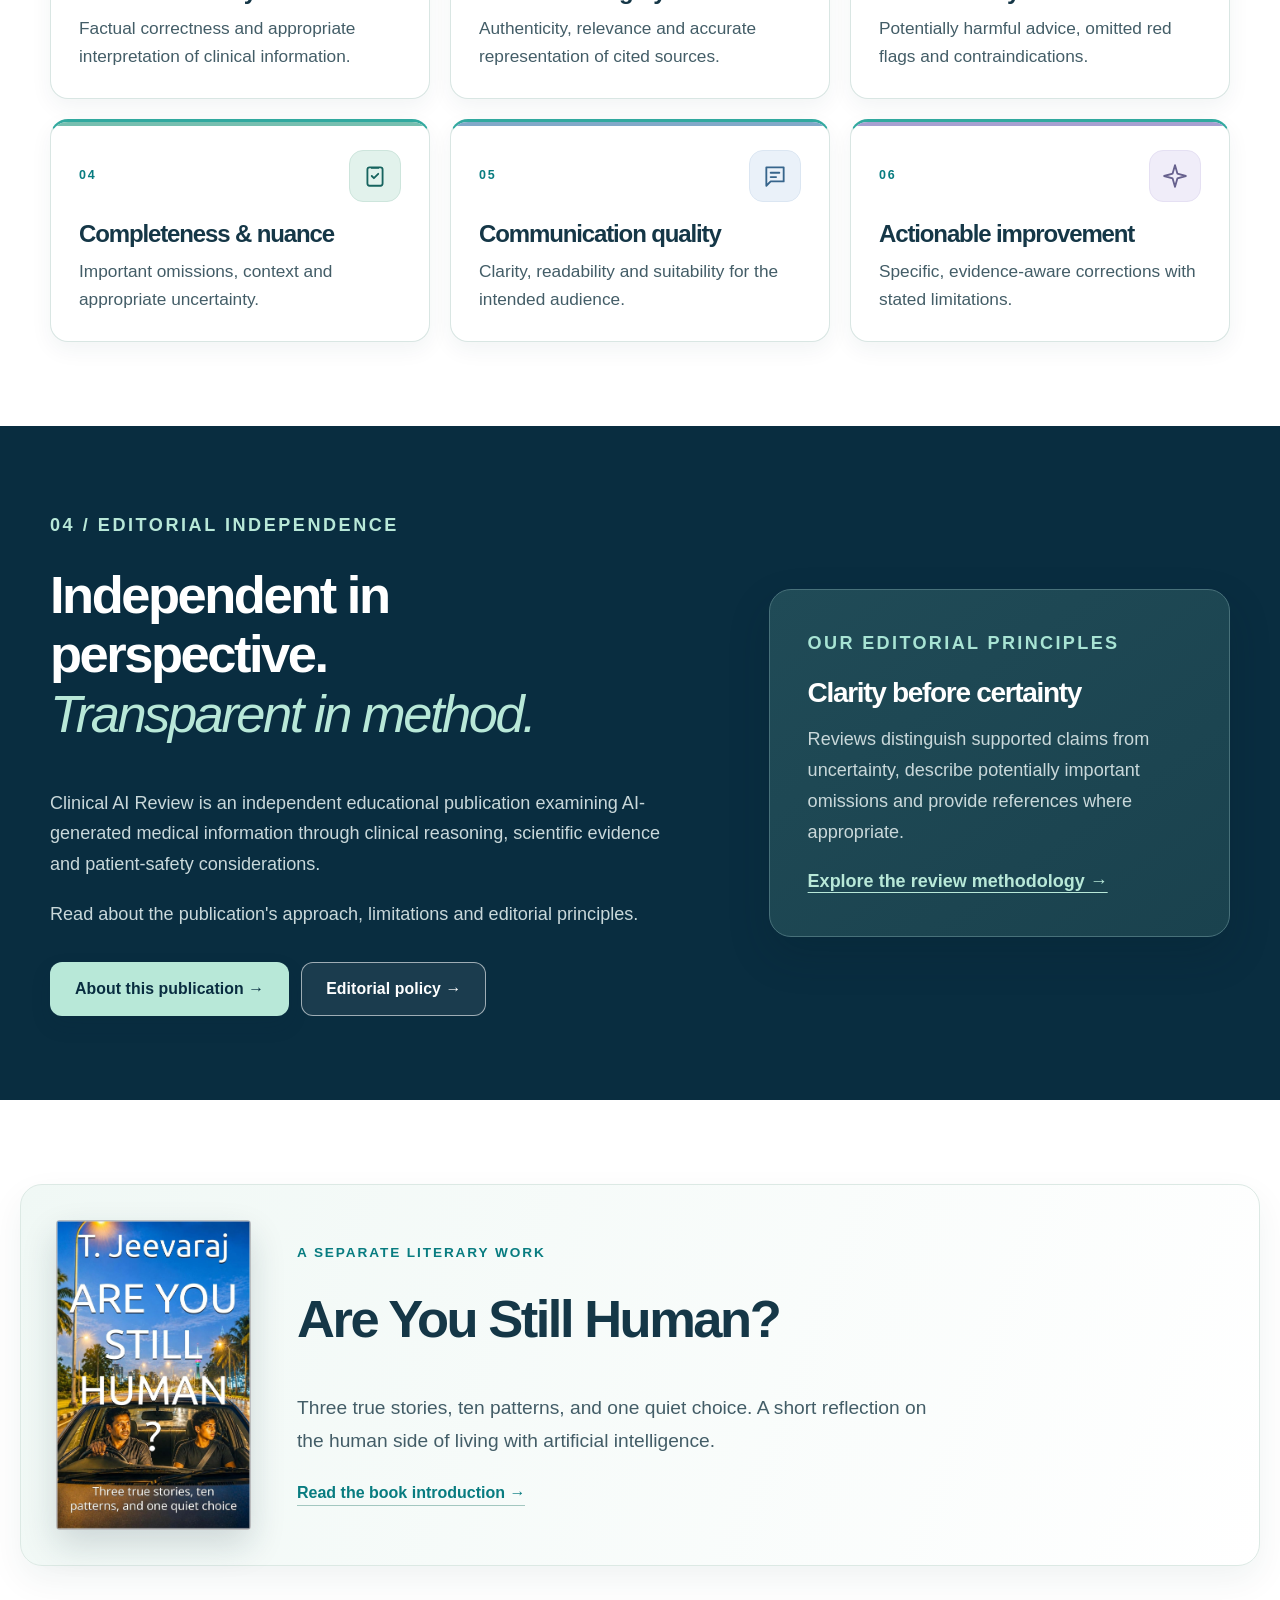
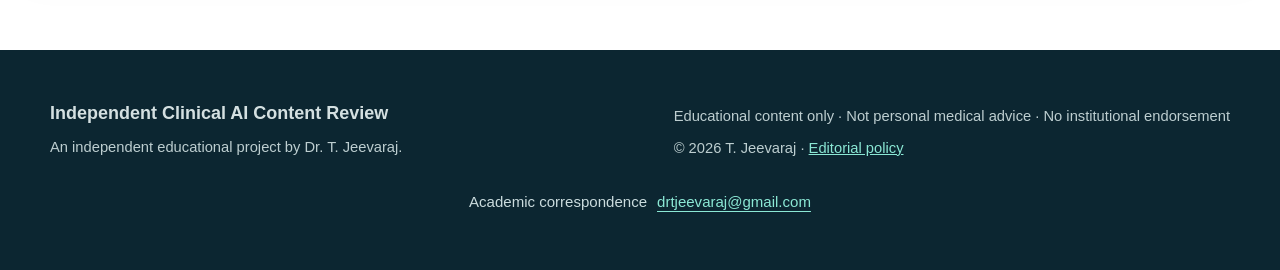
==== commit 7a32349a: "Add files via upload" ====
--- a/index.html
+++ b/index.html
@@ -1,4 +1,5 @@
-<!doctype html><html lang="en"><head><meta charset="utf-8"><meta name="viewport" content="width=device-width, initial-scale=1"><meta name="theme-color" content="#082b3b"><meta name="description" content="Independent educational appraisal of AI-generated medical content for clinical accuracy, evidence integrity, uncertainty and patient safety."><title>Evidence, Safety &amp; Clarity | Independent Clinical AI Content Review</title><link rel="canonical" href="https://tjeevan.github.io/clinical-ai-review/index.html"><link rel="icon" href="assets/favicon.svg" type="image/svg+xml"><meta property="og:type" content="website"><meta property="og:title" content="Evidence, Safety &amp; Clarity"><meta property="og:description" content="Independent educational appraisal of AI-generated medical content for clinical accuracy, evidence integrity, uncertainty and patient safety."><meta property="og:url" content="https://tjeevan.github.io/clinical-ai-review/index.html"><meta property="og:image" content="https://tjeevan.github.io/clinical-ai-review/assets/social-card.svg"><meta name="twitter:card" content="summary_large_image"><style>@import url('https://fonts.googleapis.com/css2?family=DM+Sans:wght@400;500;600;700&family=Source+Serif+4:ital,wght@0,400;0,500;0,600;1,400;1,500&display=swap');
+<!DOCTYPE html>
+<html lang="en"><head><meta charset="utf-8"/><meta content="width=device-width, initial-scale=1" name="viewport"/><meta content="#082b3b" name="theme-color"/><meta content="Independent educational appraisal of AI-generated medical content for clinical accuracy, evidence integrity, uncertainty and patient safety." name="description"/><title>Evidence, Safety &amp; Clarity | Independent Clinical AI Content Review</title><link href="https://tjeevan.github.io/clinical-ai-review/index.html" rel="canonical"/><link href="assets/favicon.svg" rel="icon" type="image/svg+xml"/><meta content="website" property="og:type"/><meta content="Evidence, Safety &amp; Clarity" property="og:title"/><meta content="Independent educational appraisal of AI-generated medical content for clinical accuracy, evidence integrity, uncertainty and patient safety." property="og:description"/><meta content="https://tjeevan.github.io/clinical-ai-review/index.html" property="og:url"/><meta content="https://tjeevan.github.io/clinical-ai-review/assets/social-card.svg" property="og:image"/><meta content="summary_large_image" name="twitter:card"/><style>@import url('https://fonts.googleapis.com/css2?family=DM+Sans:wght@400;500;600;700&family=Source+Serif+4:ital,wght@0,400;0,500;0,600;1,400;1,500&display=swap');
 :root{--navy:#102f3b;--navy2:#163f49;--teal:#176f69;--mint:#a8e4d4;--paper:#f7f9f7;--ink:#19333d;--muted:#53666d;--line:#dbe4e1;--white:#fff}*{box-sizing:border-box}html{scroll-behavior:smooth}body{margin:0;color:var(--ink);background:var(--white);font-family:'DM Sans',Arial,sans-serif;font-size:16px;line-height:1.7}a{color:inherit}a:focus-visible,button:focus-visible{outline:3px solid #ce8e30;outline-offset:4px}img{max-width:100%;height:auto}h1,h2,h3,p{margin-top:0}h1,h2{font-family:'Source Serif 4',Georgia,serif;font-weight:500;line-height:1.13;letter-spacing:-.035em}h1{font-size:clamp(3.2rem,5.4vw,5.9rem)}h2{font-size:clamp(2.15rem,3.5vw,3.45rem)}h3{font-size:1.15rem;line-height:1.3}p{margin-bottom:1.2rem}.wrap{max-width:1190px;margin:auto;padding:0 30px}.narrow{max-width:830px}.skip{position:absolute;top:-80px;left:15px;background:white;padding:10px;z-index:30}.skip:focus{top:12px}.header{background:white;border-bottom:1px solid var(--line);position:sticky;top:0;z-index:10}.head-inner{display:flex;align-items:center;justify-content:space-between;min-height:84px;gap:24px}.brand{display:flex;align-items:center;gap:12px;text-decoration:none;font-size:1rem;font-weight:500;line-height:1.15;white-space:nowrap}.brand b{font-weight:700}.brand small{display:block;color:var(--muted);font-size:.69rem;letter-spacing:.045em;margin-top:5px}.brand-symbol{width:42px;height:42px;border-radius:12px;background:var(--navy);color:white;display:grid;place-items:center;font-family:Georgia,serif;font-size:22px}.brand-symbol span{color:var(--mint)}.nav{display:flex;gap:23px;align-items:center}.nav a{text-decoration:none;font-size:.79rem;font-weight:600;color:#40545c;white-space:nowrap}.nav a:hover,.nav a[aria-current=page]{color:var(--teal)}.nav a[aria-current=page]{text-decoration:underline;text-underline-offset:8px}.menu-button{display:none}.hero{background:var(--navy);color:white;padding:100px 0 104px;overflow:hidden}.hero-grid{display:grid;grid-template-columns:1.12fr .88fr;gap:7%;align-items:center}.hero h1{max-width:760px;margin:0 0 27px}.hero h1 em,.dark h2 em{color:var(--mint);font-weight:400}.eyebrow{text-transform:uppercase;font-size:.69rem;font-weight:700;letter-spacing:.21em;color:var(--teal);margin-bottom:24px}.hero .eyebrow,.dark .eyebrow{color:var(--mint)}.lead{font-size:clamp(1.12rem,1.65vw,1.34rem);line-height:1.7;max-width:650px}.hero .lead{color:#d0dfe0}.actions{display:flex;gap:12px;flex-wrap:wrap;margin-top:32px}.button{display:inline-flex;align-items:center;justify-content:center;text-decoration:none;padding:14px 22px;border-radius:7px;font-size:.85rem;font-weight:700;transition:transform .2s,background .2s}.button:hover{transform:translateY(-2px)}.primary{background:var(--mint);color:#102f3b}.primary:hover{background:#c2f2e6}.secondary{border:1px solid #7e999d;color:white}.light{background:var(--mint);color:var(--navy)}.hero-caption{color:#b8c9c9;font-size:.79rem;margin-top:30px}.hero-panel{background:#f7fbfa;color:var(--ink);border-radius:16px;padding:32px;box-shadow:0 25px 75px #04192355;transform:rotate(1deg)}.panel-kicker{display:flex;justify-content:space-between;color:var(--teal);font-size:.69rem;font-weight:700;letter-spacing:.13em;border-bottom:1px solid var(--line);padding-bottom:20px;margin-bottom:28px}.process-node{display:flex;align-items:center;gap:16px}.process-node>span{border-radius:50%;background:#e1f3ee;color:var(--teal);height:44px;width:44px;display:grid;place-items:center;font-size:.8rem;font-weight:700}.process-node strong{display:block;font-size:1.05rem}.process-node small{display:block;color:var(--muted);font-size:.79rem}.process-line{height:31px;border-left:1px dashed #8bb6ab;margin-left:22px}.panel-bottom{border-top:1px solid var(--line);margin-top:28px;padding-top:20px;color:var(--muted);font-size:.78rem}.strip{background:#eaf4f0}.strip-items{display:flex;justify-content:space-between;gap:16px;flex-wrap:wrap;padding-top:18px;padding-bottom:18px;font-size:.8rem;font-weight:700;color:#24564e}.section{padding:92px 0}.section-head{max-width:780px;margin-bottom:44px}.section-head p:last-child{max-width:690px;color:var(--muted)}.three,.domain-grid{display:grid;grid-template-columns:repeat(3,1fr);gap:17px}.feature,.domain{border:1px solid var(--line);padding:29px;border-radius:12px;background:white}.feature p,.domain p{color:var(--muted);font-size:.9rem;margin:0}.number{display:block;color:var(--teal);font-size:.76rem;letter-spacing:.15em;font-weight:700;margin-bottom:25px}.tinted{background:var(--paper)}.split{display:grid;grid-template-columns:1fr 1fr;gap:9%;align-items:center}.body-lg{font-size:1.1rem;color:var(--muted)}.note-card,.status-card{border:1px solid var(--line);background:white;padding:35px;border-radius:13px}.note-card p,.status-card p{color:var(--muted)}.small-label{font-size:.71rem;font-weight:700;letter-spacing:.13em;color:var(--teal);text-transform:uppercase}.note-card a,.text-link{color:var(--teal);font-weight:700;text-decoration:none;border-bottom:1px solid #a3c7c0;padding-bottom:4px}.domain-grid{gap:15px}.domain{min-height:230px}.dark{background:var(--navy);color:white}.dark p{color:#c9d8da}.identity{background:#204652;padding:24px;border-radius:13px;display:flex;align-items:center;gap:25px}.identity img{width:125px;height:154px;object-fit:cover;object-position:top;border-radius:9px}.identity h3{margin:0 0 12px}.identity p{margin:0 0 6px;font-size:.88rem}.identity small{color:var(--mint)}.book-teaser{display:flex;gap:46px;align-items:center}.book-teaser img{width:185px;border-radius:4px;box-shadow:0 15px 35px #102f3b2a}.book-teaser>div{max-width:650px}.page-hero{background:var(--navy);color:white;padding:85px 0 82px}.page-hero .eyebrow{color:var(--mint)}.page-hero h1{font-size:clamp(2.8rem,5vw,5rem)}.page-hero .lead{color:#d4e2e3}.prose{max-width:780px}.prose h2{font-size:2rem;margin:34px 0 14px}.prose h3{margin:28px 0 10px}.prose p,.prose li{color:#435961}.prose blockquote{font-family:Georgia,serif;font-size:1.5rem;border-left:4px solid var(--teal);padding-left:22px;margin:35px 0}.prose .qual{color:var(--teal);font-weight:700}.content-list{padding-left:22px}.content-list li{margin:12px 0}.status-card{background:var(--paper)}.mt{margin-top:50px}.rubric{display:grid;grid-template-columns:1fr 1fr;gap:12px}.rubric>div{padding:20px;border:1px solid var(--line);border-radius:10px}.rubric p{font-size:.87rem;margin:8px 0 0}.muted{color:var(--muted);font-size:.86rem}.small{font-size:.78rem}.about-layout{display:grid;grid-template-columns:280px 1fr;gap:65px;align-items:start}.portrait{width:280px;aspect-ratio:3/4;object-fit:cover;object-position:top;border-radius:10px}.book-layout{display:grid;grid-template-columns:330px 1fr;gap:70px;align-items:start}.book-cover{width:100%;border-radius:5px;box-shadow:0 20px 40px #102f3b28}.full{display:flex;margin-top:20px;text-align:center}.footer{background:#0c2631;color:#d4e0e1;padding:48px 0}.foot-grid{display:flex;justify-content:space-between;gap:40px}.foot-grid p{font-size:.78rem;color:#bdced0;margin:6px 0}.foot-grid a{color:var(--mint)}@media(max-width:950px){.nav{gap:12px}.nav a{font-size:.73rem}.hero-grid{gap:30px}.hero-panel{padding:22px}.wrap{padding:0 22px}}@media(max-width:760px){.head-inner{min-height:72px}.menu-button{display:flex;flex-direction:column;gap:5px;padding:12px;border:1px solid var(--line);background:white;border-radius:6px}.menu-button span{width:22px;height:2px;background:var(--navy)}.nav{display:none;position:absolute;top:71px;left:0;right:0;background:white;border-bottom:1px solid var(--line);padding:20px 25px;flex-direction:column;align-items:stretch;gap:15px}.nav.open{display:flex}.hero{padding:67px 0}.hero-grid,.split,.about-layout,.book-layout{grid-template-columns:1fr;gap:35px}.hero-panel{transform:none}.three,.domain-grid{grid-template-columns:1fr 1fr}.section{padding:65px 0}.identity{max-width:490px}.book-teaser{gap:25px}.book-teaser img{width:125px}.foot-grid{flex-direction:column}.page-hero{padding:62px 0}}@media(max-width:490px){.brand{font-size:.89rem}.brand small{font-size:.6rem}.brand-symbol{height:36px;width:36px}.three,.domain-grid,.rubric{grid-template-columns:1fr}.book-teaser{align-items:flex-start}.book-teaser img{width:110px}.book-teaser h2{font-size:1.9rem}.hero h1{font-size:3.05rem}.section-head{margin-bottom:25px}.identity{align-items:flex-start}.identity img{width:90px;height:115px}.cover-col{max-width:310px}}@media(prefers-reduced-motion:reduce){html{scroll-behavior:auto}.button{transition:none}}
 /* Visual upgrade v2: larger, legible type; elevated backgrounds; consistent vector icons */
 :root{--paper:#f2f7f5;--muted:#40565d;--line:#d4e2df;--teal:#12645f}
@@ -186,31 +187,22 @@
 /* v4 deployment-safe polish */
 .visual-hero{background:linear-gradient(120deg,#071f33 0%,#0d4c58 100%)!important;color:#fff!important}.visual-hero .eyebrow{color:#7fe8d6!important}.visual-hero h1{color:#fff!important;font-size:clamp(2.9rem,5.8vw,5.9rem)!important;line-height:1.09!important;font-weight:850!important}.visual-hero h1 em{color:#77eed9!important}.visual-hero .button.secondary{border:1px solid #c0e6e4!important;color:#fff!important;background:#ffffff12!important}.visual-hero .button.primary{color:#063a43!important;background:#7debd7!important}.hero-slider{box-shadow:0 28px 72px #00172288!important}.slides{aspect-ratio:16/9}.hero-slide{display:block}.hero-slide img{width:100%;height:100%;object-fit:cover}.nav a{font-size:.98rem!important}.section-head h2{font-size:clamp(2.55rem,4.5vw,4.25rem)!important}.feature,.domain,.publication{border-top:3px solid #31a99f!important}.feature h3,.domain h3{font-size:1.5rem!important}.feature p,.domain p{font-size:1.08rem!important}.hero-slider .slider-controls{border-top:1px solid #d5e8e7}.footer a{color:#8be8d5}
 @media(max-width:760px){.nav{gap:8px}.nav.open{box-shadow:0 22px 30px #123b4b25}.nav a{font-size:1.08rem!important}.visual-hero h1{font-size:clamp(2.55rem,8.5vw,4rem)!important}}
-</style><script type="application/ld+json">{"@context": "https://schema.org", "@type": "WebPage", "name": "Evidence, Safety & Clarity", "url": "https://tjeevan.github.io/clinical-ai-review/index.html", "description": "Independent educational appraisal of AI-generated medical content for clinical accuracy, evidence integrity, uncertainty and patient safety.", "inLanguage": "en", "isAccessibleForFree": true}</script><script defer>const button=document.querySelector('.menu-button');const nav=document.querySelector('#nav');if(button&&nav){button.addEventListener('click',()=>{const open=button.getAttribute('aria-expanded')==='true';button.setAttribute('aria-expanded',String(!open));nav.classList.toggle('open',!open)});nav.querySelectorAll('a').forEach(a=>a.addEventListener('click',()=>{nav.classList.remove('open');button.setAttribute('aria-expanded','false')}));document.addEventListener('keydown',e=>{if(e.key==='Escape'){nav.classList.remove('open');button.setAttribute('aria-expanded','false')}})}
-// Accessible hero infographic carousel. Manual navigation and optional automatic rotation.
-(()=>{const slider=document.querySelector('.hero-slider');if(!slider)return;
-const slides=[...slider.querySelectorAll('.hero-slide')],dots=[...slider.querySelectorAll('.slide-dot')],pause=slider.querySelector('[data-pause]');
-let index=0,paused=window.matchMedia('(prefers-reduced-motion: reduce)').matches,timer=null;
-function show(n){index=(n+slides.length)%slides.length;slides.forEach((el,i)=>{el.classList.toggle('active',i===index);el.setAttribute('aria-hidden',String(i!==index))});dots.forEach((el,i)=>{el.classList.toggle('active',i===index);if(i===index)el.setAttribute('aria-current','true');else el.removeAttribute('aria-current')})}
-function stop(){if(timer)clearInterval(timer);timer=null}
-function start(){stop();if(!paused)timer=setInterval(()=>show(index+1),6500)}
-slider.querySelector('[data-prev]').addEventListener('click',()=>{show(index-1);start()});
-slider.querySelector('[data-next]').addEventListener('click',()=>{show(index+1);start()});
-dots.forEach((dot,i)=>dot.addEventListener('click',()=>{show(i);start()}));
-pause.addEventListener('click',()=>{paused=!paused;pause.textContent=paused?'Play':'Pause';pause.setAttribute('aria-label',paused?'Play automatic slideshow':'Pause automatic slideshow');start()});
-slider.addEventListener('mouseenter',stop);slider.addEventListener('mouseleave',start);
-slider.addEventListener('focusin',stop);slider.addEventListener('focusout',e=>{if(!slider.contains(e.relatedTarget))start()});
-document.addEventListener('visibilitychange',()=>{if(document.hidden)stop();else start()});
-if(paused){pause.textContent='Play';pause.setAttribute('aria-label','Play automatic slideshow')}
-show(0);start()})();
-</script></head><body><a class="skip" href="#main">Skip to content</a><header class="header"><div class="wrap head-inner"><a class="brand" href="index.html"><span class="brand-symbol" aria-hidden="true"><svg viewBox="0 0 48 48" width="34" height="34" fill="none"><rect x="5" y="6" width="38" height="36" rx="10" stroke="currentColor" stroke-width="2.5"/><path d="M13 25h8l4-9 5 18 4-9h3" stroke="#50e1ce" stroke-width="3" stroke-linecap="round" stroke-linejoin="round"/></svg></span><span>Clinical <b>AI Review</b><small>Independent educational publication</small></span></a><button class="menu-button" aria-label="Toggle menu" aria-expanded="false" aria-controls="nav"><span></span><span></span><span></span></button><nav id="nav" class="nav" aria-label="Main navigation"><a href="index.html" aria-current="page">Home</a><a href="reviews.html">Reviews</a><a href="methodology.html">Methodology</a><a href="about.html">About</a><a href="book.html">Book</a><a href="editorial-policy.html">Editorial policy</a></nav></div></header><main id="main"><section class="visual-hero" aria-label="Clinical AI Review introduction"><div class="wrap visual-hero-inner">
-<div class="hero-intro"><span class="eyebrow">Independent educational publication</span><h1>Medical AI information.<br><em>Examined with clinical judgment.</em></h1><p>Exploring accuracy, evidence, uncertainty and patient safety in AI-generated medical content.</p><div class="actions"><a class="button primary" href="methodology.html">Explore our method <span aria-hidden="true">↗</span></a><a class="button secondary" href="reviews.html">View clinical reviews <span aria-hidden="true">→</span></a></div></div>
-<div class="hero-slider" aria-roledescription="carousel" aria-label="Three illustrated explanations of the review process">
-<div class="slides">
-<figure class="hero-slide active" data-slide="0" aria-hidden="false"><img src="[data-uri]" alt="How AI medical content is examined: clinical accuracy, evidence, safety and clarity" width="1728" height="960" fetchpriority="high"></figure><figure class="hero-slide" data-slide="1" aria-hidden="true"><img src="[data-uri]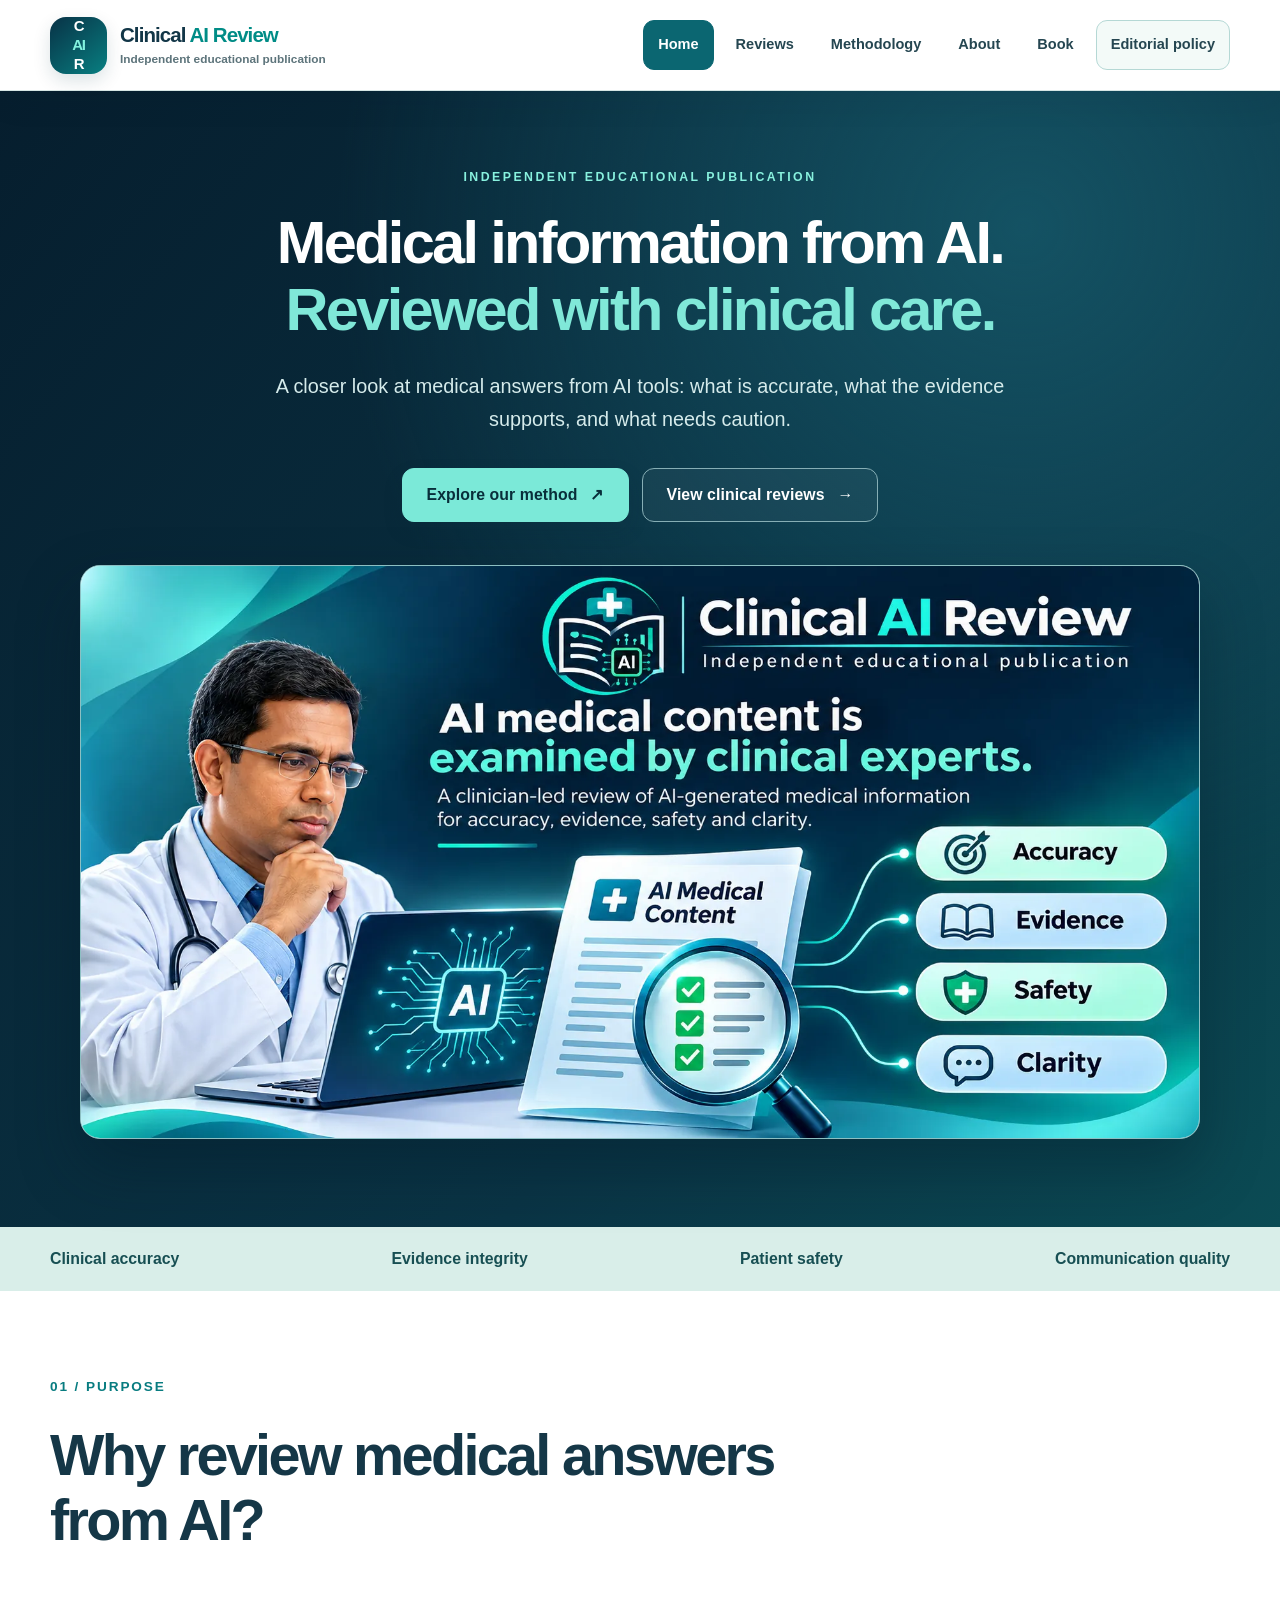
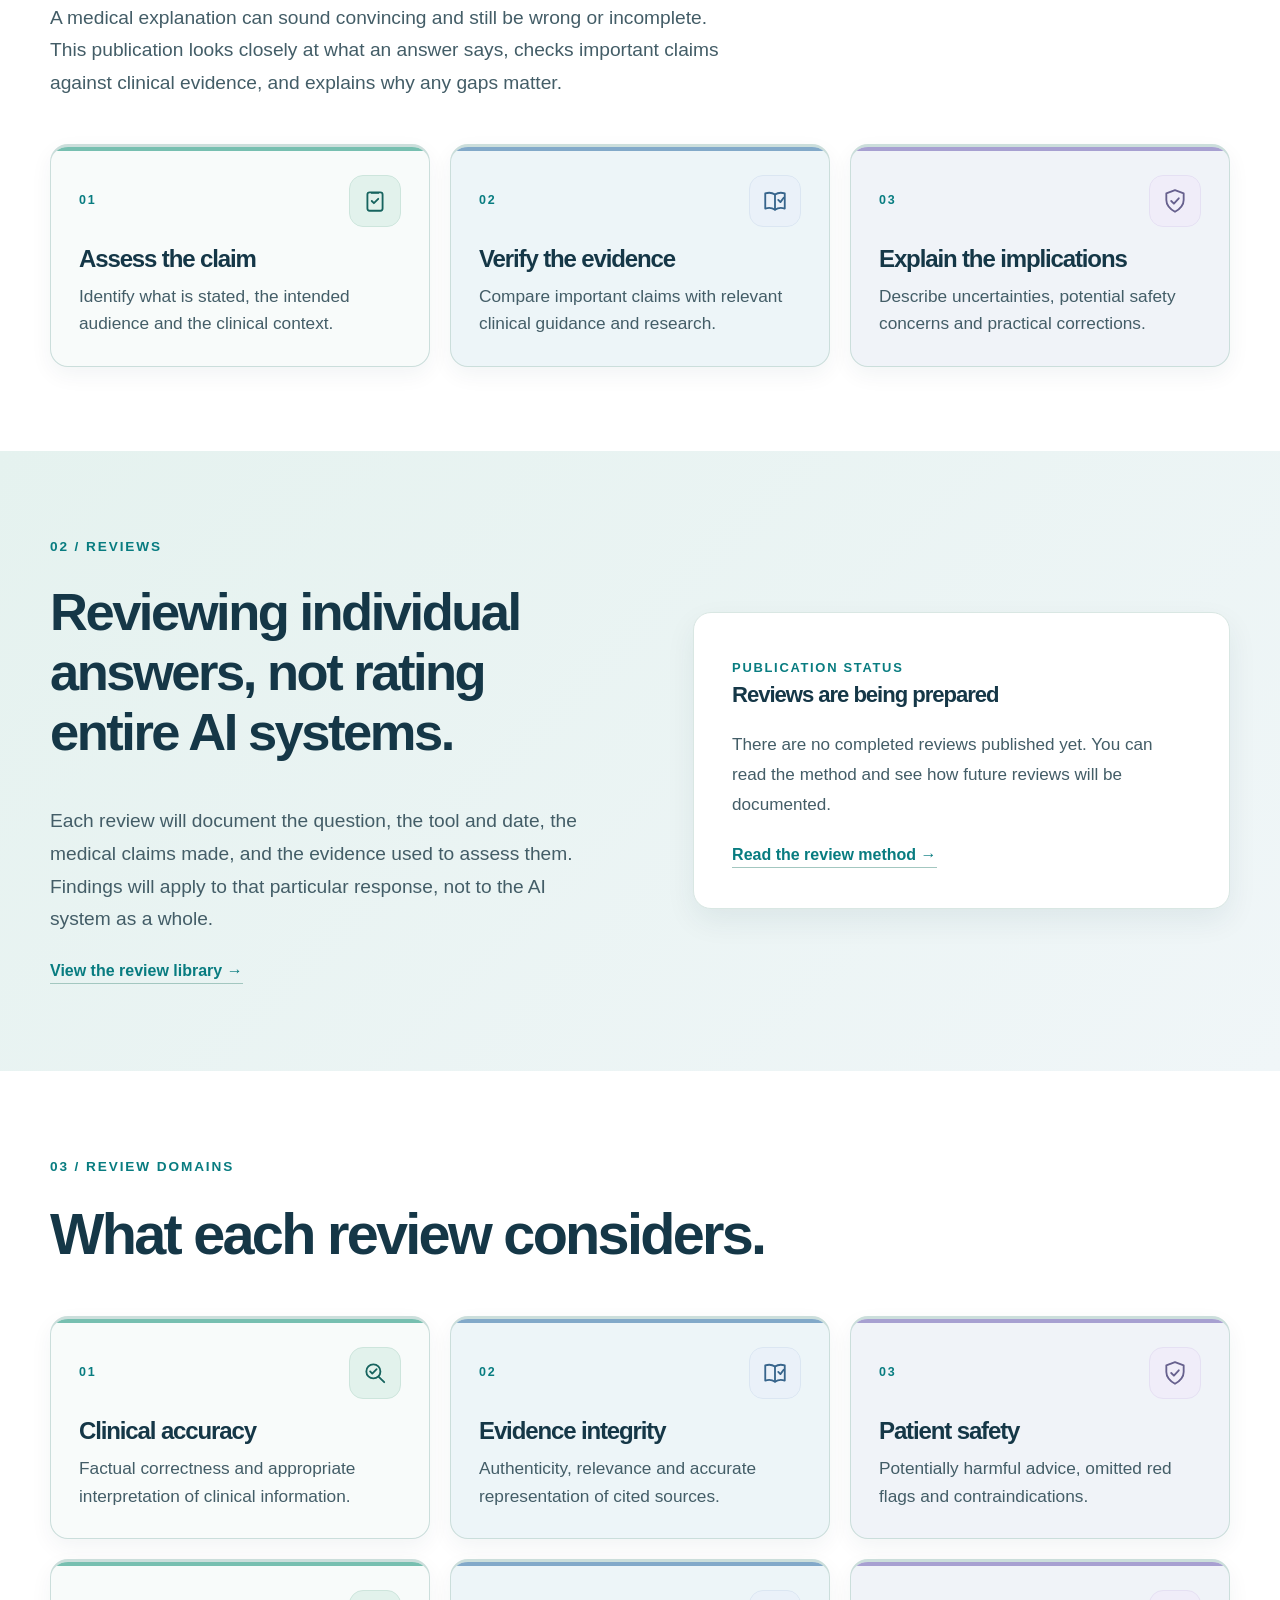
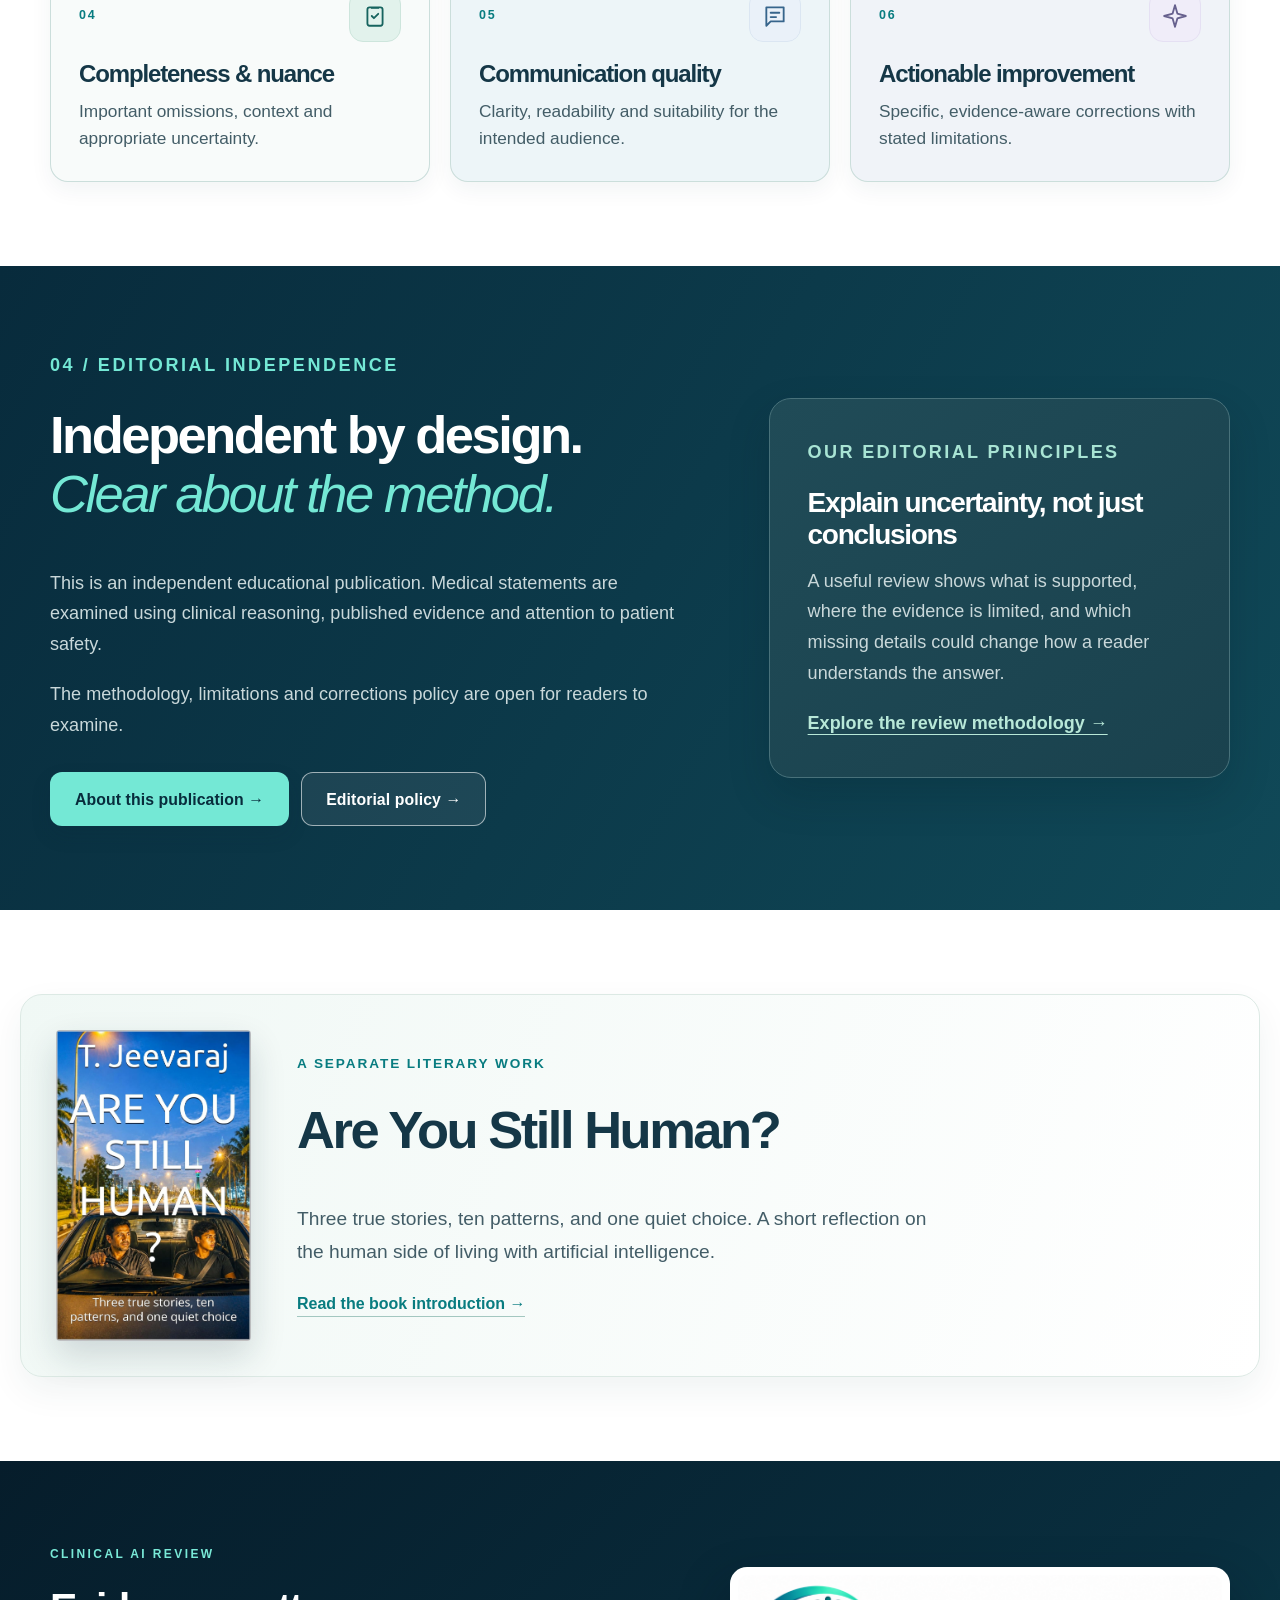
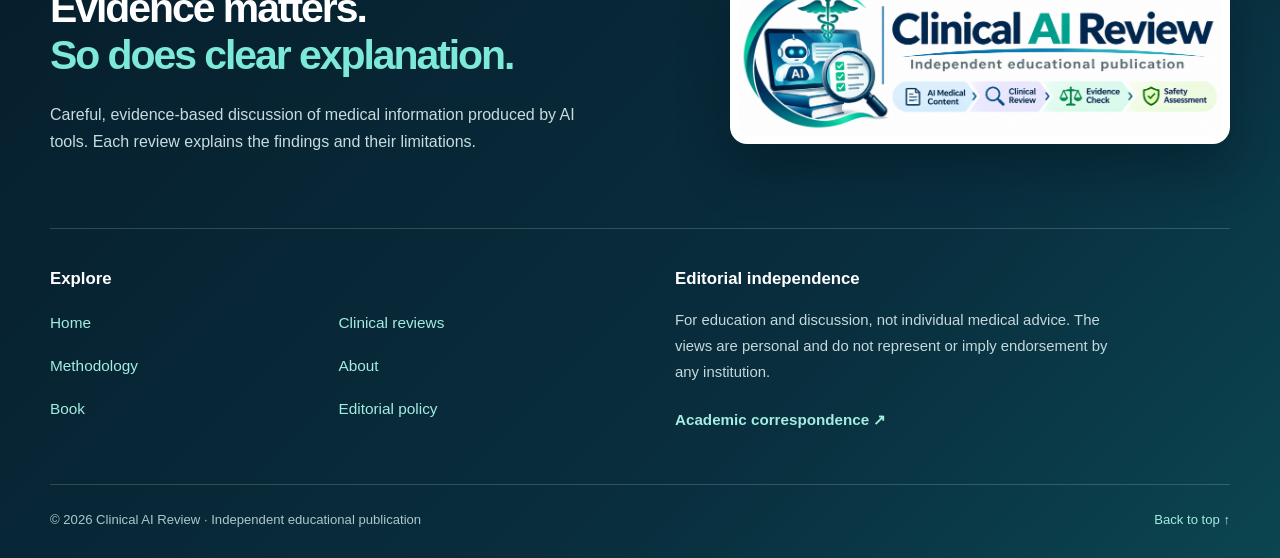
==== commit 68d377c6: "Rename index (4).html to index.html" ====
--- a/index.html
+++ b/index.html
@@ -1,5 +1,6 @@
 <!DOCTYPE html>
-<html lang="en"><head><meta charset="utf-8"/><meta content="width=device-width, initial-scale=1" name="viewport"/><meta content="#082b3b" name="theme-color"/><meta content="Independent educational appraisal of AI-generated medical content for clinical accuracy, evidence integrity, uncertainty and patient safety." name="description"/><title>Evidence, Safety &amp; Clarity | Independent Clinical AI Content Review</title><link href="https://tjeevan.github.io/clinical-ai-review/index.html" rel="canonical"/><link href="assets/favicon.svg" rel="icon" type="image/svg+xml"/><meta content="website" property="og:type"/><meta content="Evidence, Safety &amp; Clarity" property="og:title"/><meta content="Independent educational appraisal of AI-generated medical content for clinical accuracy, evidence integrity, uncertainty and patient safety." property="og:description"/><meta content="https://tjeevan.github.io/clinical-ai-review/index.html" property="og:url"/><meta content="https://tjeevan.github.io/clinical-ai-review/assets/social-card.svg" property="og:image"/><meta content="summary_large_image" name="twitter:card"/><style>@import url('https://fonts.googleapis.com/css2?family=DM+Sans:wght@400;500;600;700&family=Source+Serif+4:ital,wght@0,400;0,500;0,600;1,400;1,500&display=swap');
+
+<html lang="en"><head><meta charset="utf-8"/><meta content="width=device-width, initial-scale=1" name="viewport"/><meta content="#082b3b" name="theme-color"/><meta content="A clinician-led educational publication that checks medical information from AI tools against evidence, with attention to accuracy, uncertainty and safety." name="description"/><title>Clinical AI Review | Independent Educational Publication</title><link href="https://drjeevaraj.com/" rel="canonical"/><link href="assets/favicon.svg" rel="icon" type="image/svg+xml"/><meta content="website" property="og:type"/><meta content="Evidence, Safety &amp; Clarity" property="og:title"/><meta content="A clinician-led educational publication that checks medical information from AI tools against evidence, with attention to accuracy, uncertainty and safety." property="og:description"/><meta content="https://drjeevaraj.com/" property="og:url"/><meta content="https://drjeevaraj.com/assets/brand-banner.png" property="og:image"/><meta content="summary_large_image" name="twitter:card"/><style>@import url('https://fonts.googleapis.com/css2?family=DM+Sans:wght@400;500;600;700&family=Source+Serif+4:ital,wght@0,400;0,500;0,600;1,400;1,500&display=swap');
 :root{--navy:#102f3b;--navy2:#163f49;--teal:#176f69;--mint:#a8e4d4;--paper:#f7f9f7;--ink:#19333d;--muted:#53666d;--line:#dbe4e1;--white:#fff}*{box-sizing:border-box}html{scroll-behavior:smooth}body{margin:0;color:var(--ink);background:var(--white);font-family:'DM Sans',Arial,sans-serif;font-size:16px;line-height:1.7}a{color:inherit}a:focus-visible,button:focus-visible{outline:3px solid #ce8e30;outline-offset:4px}img{max-width:100%;height:auto}h1,h2,h3,p{margin-top:0}h1,h2{font-family:'Source Serif 4',Georgia,serif;font-weight:500;line-height:1.13;letter-spacing:-.035em}h1{font-size:clamp(3.2rem,5.4vw,5.9rem)}h2{font-size:clamp(2.15rem,3.5vw,3.45rem)}h3{font-size:1.15rem;line-height:1.3}p{margin-bottom:1.2rem}.wrap{max-width:1190px;margin:auto;padding:0 30px}.narrow{max-width:830px}.skip{position:absolute;top:-80px;left:15px;background:white;padding:10px;z-index:30}.skip:focus{top:12px}.header{background:white;border-bottom:1px solid var(--line);position:sticky;top:0;z-index:10}.head-inner{display:flex;align-items:center;justify-content:space-between;min-height:84px;gap:24px}.brand{display:flex;align-items:center;gap:12px;text-decoration:none;font-size:1rem;font-weight:500;line-height:1.15;white-space:nowrap}.brand b{font-weight:700}.brand small{display:block;color:var(--muted);font-size:.69rem;letter-spacing:.045em;margin-top:5px}.brand-symbol{width:42px;height:42px;border-radius:12px;background:var(--navy);color:white;display:grid;place-items:center;font-family:Georgia,serif;font-size:22px}.brand-symbol span{color:var(--mint)}.nav{display:flex;gap:23px;align-items:center}.nav a{text-decoration:none;font-size:.79rem;font-weight:600;color:#40545c;white-space:nowrap}.nav a:hover,.nav a[aria-current=page]{color:var(--teal)}.nav a[aria-current=page]{text-decoration:underline;text-underline-offset:8px}.menu-button{display:none}.hero{background:var(--navy);color:white;padding:100px 0 104px;overflow:hidden}.hero-grid{display:grid;grid-template-columns:1.12fr .88fr;gap:7%;align-items:center}.hero h1{max-width:760px;margin:0 0 27px}.hero h1 em,.dark h2 em{color:var(--mint);font-weight:400}.eyebrow{text-transform:uppercase;font-size:.69rem;font-weight:700;letter-spacing:.21em;color:var(--teal);margin-bottom:24px}.hero .eyebrow,.dark .eyebrow{color:var(--mint)}.lead{font-size:clamp(1.12rem,1.65vw,1.34rem);line-height:1.7;max-width:650px}.hero .lead{color:#d0dfe0}.actions{display:flex;gap:12px;flex-wrap:wrap;margin-top:32px}.button{display:inline-flex;align-items:center;justify-content:center;text-decoration:none;padding:14px 22px;border-radius:7px;font-size:.85rem;font-weight:700;transition:transform .2s,background .2s}.button:hover{transform:translateY(-2px)}.primary{background:var(--mint);color:#102f3b}.primary:hover{background:#c2f2e6}.secondary{border:1px solid #7e999d;color:white}.light{background:var(--mint);color:var(--navy)}.hero-caption{color:#b8c9c9;font-size:.79rem;margin-top:30px}.hero-panel{background:#f7fbfa;color:var(--ink);border-radius:16px;padding:32px;box-shadow:0 25px 75px #04192355;transform:rotate(1deg)}.panel-kicker{display:flex;justify-content:space-between;color:var(--teal);font-size:.69rem;font-weight:700;letter-spacing:.13em;border-bottom:1px solid var(--line);padding-bottom:20px;margin-bottom:28px}.process-node{display:flex;align-items:center;gap:16px}.process-node>span{border-radius:50%;background:#e1f3ee;color:var(--teal);height:44px;width:44px;display:grid;place-items:center;font-size:.8rem;font-weight:700}.process-node strong{display:block;font-size:1.05rem}.process-node small{display:block;color:var(--muted);font-size:.79rem}.process-line{height:31px;border-left:1px dashed #8bb6ab;margin-left:22px}.panel-bottom{border-top:1px solid var(--line);margin-top:28px;padding-top:20px;color:var(--muted);font-size:.78rem}.strip{background:#eaf4f0}.strip-items{display:flex;justify-content:space-between;gap:16px;flex-wrap:wrap;padding-top:18px;padding-bottom:18px;font-size:.8rem;font-weight:700;color:#24564e}.section{padding:92px 0}.section-head{max-width:780px;margin-bottom:44px}.section-head p:last-child{max-width:690px;color:var(--muted)}.three,.domain-grid{display:grid;grid-template-columns:repeat(3,1fr);gap:17px}.feature,.domain{border:1px solid var(--line);padding:29px;border-radius:12px;background:white}.feature p,.domain p{color:var(--muted);font-size:.9rem;margin:0}.number{display:block;color:var(--teal);font-size:.76rem;letter-spacing:.15em;font-weight:700;margin-bottom:25px}.tinted{background:var(--paper)}.split{display:grid;grid-template-columns:1fr 1fr;gap:9%;align-items:center}.body-lg{font-size:1.1rem;color:var(--muted)}.note-card,.status-card{border:1px solid var(--line);background:white;padding:35px;border-radius:13px}.note-card p,.status-card p{color:var(--muted)}.small-label{font-size:.71rem;font-weight:700;letter-spacing:.13em;color:var(--teal);text-transform:uppercase}.note-card a,.text-link{color:var(--teal);font-weight:700;text-decoration:none;border-bottom:1px solid #a3c7c0;padding-bottom:4px}.domain-grid{gap:15px}.domain{min-height:230px}.dark{background:var(--navy);color:white}.dark p{color:#c9d8da}.identity{background:#204652;padding:24px;border-radius:13px;display:flex;align-items:center;gap:25px}.identity img{width:125px;height:154px;object-fit:cover;object-position:top;border-radius:9px}.identity h3{margin:0 0 12px}.identity p{margin:0 0 6px;font-size:.88rem}.identity small{color:var(--mint)}.book-teaser{display:flex;gap:46px;align-items:center}.book-teaser img{width:185px;border-radius:4px;box-shadow:0 15px 35px #102f3b2a}.book-teaser>div{max-width:650px}.page-hero{background:var(--navy);color:white;padding:85px 0 82px}.page-hero .eyebrow{color:var(--mint)}.page-hero h1{font-size:clamp(2.8rem,5vw,5rem)}.page-hero .lead{color:#d4e2e3}.prose{max-width:780px}.prose h2{font-size:2rem;margin:34px 0 14px}.prose h3{margin:28px 0 10px}.prose p,.prose li{color:#435961}.prose blockquote{font-family:Georgia,serif;font-size:1.5rem;border-left:4px solid var(--teal);padding-left:22px;margin:35px 0}.prose .qual{color:var(--teal);font-weight:700}.content-list{padding-left:22px}.content-list li{margin:12px 0}.status-card{background:var(--paper)}.mt{margin-top:50px}.rubric{display:grid;grid-template-columns:1fr 1fr;gap:12px}.rubric>div{padding:20px;border:1px solid var(--line);border-radius:10px}.rubric p{font-size:.87rem;margin:8px 0 0}.muted{color:var(--muted);font-size:.86rem}.small{font-size:.78rem}.about-layout{display:grid;grid-template-columns:280px 1fr;gap:65px;align-items:start}.portrait{width:280px;aspect-ratio:3/4;object-fit:cover;object-position:top;border-radius:10px}.book-layout{display:grid;grid-template-columns:330px 1fr;gap:70px;align-items:start}.book-cover{width:100%;border-radius:5px;box-shadow:0 20px 40px #102f3b28}.full{display:flex;margin-top:20px;text-align:center}.footer{background:#0c2631;color:#d4e0e1;padding:48px 0}.foot-grid{display:flex;justify-content:space-between;gap:40px}.foot-grid p{font-size:.78rem;color:#bdced0;margin:6px 0}.foot-grid a{color:var(--mint)}@media(max-width:950px){.nav{gap:12px}.nav a{font-size:.73rem}.hero-grid{gap:30px}.hero-panel{padding:22px}.wrap{padding:0 22px}}@media(max-width:760px){.head-inner{min-height:72px}.menu-button{display:flex;flex-direction:column;gap:5px;padding:12px;border:1px solid var(--line);background:white;border-radius:6px}.menu-button span{width:22px;height:2px;background:var(--navy)}.nav{display:none;position:absolute;top:71px;left:0;right:0;background:white;border-bottom:1px solid var(--line);padding:20px 25px;flex-direction:column;align-items:stretch;gap:15px}.nav.open{display:flex}.hero{padding:67px 0}.hero-grid,.split,.about-layout,.book-layout{grid-template-columns:1fr;gap:35px}.hero-panel{transform:none}.three,.domain-grid{grid-template-columns:1fr 1fr}.section{padding:65px 0}.identity{max-width:490px}.book-teaser{gap:25px}.book-teaser img{width:125px}.foot-grid{flex-direction:column}.page-hero{padding:62px 0}}@media(max-width:490px){.brand{font-size:.89rem}.brand small{font-size:.6rem}.brand-symbol{height:36px;width:36px}.three,.domain-grid,.rubric{grid-template-columns:1fr}.book-teaser{align-items:flex-start}.book-teaser img{width:110px}.book-teaser h2{font-size:1.9rem}.hero h1{font-size:3.05rem}.section-head{margin-bottom:25px}.identity{align-items:flex-start}.identity img{width:90px;height:115px}.cover-col{max-width:310px}}@media(prefers-reduced-motion:reduce){html{scroll-behavior:auto}.button{transition:none}}
 /* Visual upgrade v2: larger, legible type; elevated backgrounds; consistent vector icons */
 :root{--paper:#f2f7f5;--muted:#40565d;--line:#d4e2df;--teal:#12645f}
@@ -187,7 +188,7 @@
 /* v4 deployment-safe polish */
 .visual-hero{background:linear-gradient(120deg,#071f33 0%,#0d4c58 100%)!important;color:#fff!important}.visual-hero .eyebrow{color:#7fe8d6!important}.visual-hero h1{color:#fff!important;font-size:clamp(2.9rem,5.8vw,5.9rem)!important;line-height:1.09!important;font-weight:850!important}.visual-hero h1 em{color:#77eed9!important}.visual-hero .button.secondary{border:1px solid #c0e6e4!important;color:#fff!important;background:#ffffff12!important}.visual-hero .button.primary{color:#063a43!important;background:#7debd7!important}.hero-slider{box-shadow:0 28px 72px #00172288!important}.slides{aspect-ratio:16/9}.hero-slide{display:block}.hero-slide img{width:100%;height:100%;object-fit:cover}.nav a{font-size:.98rem!important}.section-head h2{font-size:clamp(2.55rem,4.5vw,4.25rem)!important}.feature,.domain,.publication{border-top:3px solid #31a99f!important}.feature h3,.domain h3{font-size:1.5rem!important}.feature p,.domain p{font-size:1.08rem!important}.hero-slider .slider-controls{border-top:1px solid #d5e8e7}.footer a{color:#8be8d5}
 @media(max-width:760px){.nav{gap:8px}.nav.open{box-shadow:0 22px 30px #123b4b25}.nav a{font-size:1.08rem!important}.visual-hero h1{font-size:clamp(2.55rem,8.5vw,4rem)!important}}
-</style><script type="application/ld+json">{"@context": "https://schema.org", "@type": "WebPage", "name": "Evidence, Safety & Clarity", "url": "https://tjeevan.github.io/clinical-ai-review/index.html", "description": "Independent educational appraisal of AI-generated medical content for clinical accuracy, evidence integrity, uncertainty and patient safety.", "inLanguage": "en", "isAccessibleForFree": true}</script><script defer="">document.addEventListener('DOMContentLoaded',()=>{const button=document.querySelector('.menu-button');const nav=document.querySelector('#nav');if(!button||!nav)return;button.addEventListener('click',()=>{const open=button.getAttribute('aria-expanded')==='true';button.setAttribute('aria-expanded',String(!open));nav.classList.toggle('open',!open)});nav.querySelectorAll('a').forEach(a=>a.addEventListener('click',()=>{nav.classList.remove('open');button.setAttribute('aria-expanded','false')}));document.addEventListener('keydown',e=>{if(e.key==='Escape'){nav.classList.remove('open');button.setAttribute('aria-expanded','false')}})});</script><style>/* Homepage-only: single hero infographic and non-personal editorial panel */
+</style><script type="application/ld+json">{"@context": "https://schema.org", "@type": "WebPage", "name": "Evidence, Safety & Clarity", "url": "https://drjeevaraj.com/", "description": "A clinician-led educational publication that checks medical information from AI tools against evidence, with attention to accuracy, uncertainty and safety.", "inLanguage": "en", "isAccessibleForFree": true}</script><script defer="">document.addEventListener('DOMContentLoaded',()=>{const button=document.querySelector('.menu-button');const nav=document.querySelector('#nav');if(!button||!nav)return;button.addEventListener('click',()=>{const open=button.getAttribute('aria-expanded')==='true';button.setAttribute('aria-expanded',String(!open));nav.classList.toggle('open',!open)});nav.querySelectorAll('a').forEach(a=>a.addEventListener('click',()=>{nav.classList.remove('open');button.setAttribute('aria-expanded','false')}));document.addEventListener('keydown',e=>{if(e.key==='Escape'){nav.classList.remove('open');button.setAttribute('aria-expanded','false')}})});</script><style>/* Homepage-only: single hero infographic and non-personal editorial panel */
 .hero-single-image{width:100%;max-width:1180px;margin:0 auto;border-radius:24px;overflow:hidden;border:1px solid #b4d9dd;box-shadow:0 24px 65px #001d2c60;background:#fff}
 .hero-single-image img{display:block;width:100%;height:auto;object-fit:contain}
 .editorial-section{display:grid;grid-template-columns:1.15fr .85fr;align-items:center;gap:8%}
@@ -197,12 +198,54 @@
 .editorial-card .small-label{color:#a8e4d4}
 .editorial-card a{color:#b8e8d8;font-weight:750;text-decoration:underline;text-underline-offset:5px}
 @media(max-width:760px){.editorial-section{grid-template-columns:1fr;gap:30px}.hero-single-image{border-radius:15px}.editorial-card{padding:26px}}
-</style></head><body><a class="skip" href="#main">Skip to content</a><header class="header"><div class="wrap head-inner"><a class="brand" href="index.html"><span aria-hidden="true" class="brand-symbol"><svg fill="none" height="34" viewbox="0 0 48 48" width="34"><rect height="36" rx="10" stroke="currentColor" stroke-width="2.5" width="38" x="5" y="6"></rect><path d="M13 25h8l4-9 5 18 4-9h3" stroke="#50e1ce" stroke-linecap="round" stroke-linejoin="round" stroke-width="3"></path></svg></span><span>Clinical <b>AI Review</b><small>Independent educational publication</small></span></a><button aria-controls="nav" aria-expanded="false" aria-label="Toggle menu" class="menu-button"><span></span><span></span><span></span></button><nav aria-label="Main navigation" class="nav" id="nav"><a aria-current="page" href="index.html">Home</a><a href="reviews.html">Reviews</a><a href="methodology.html">Methodology</a><a href="about.html">About</a><a href="book.html">Book</a><a href="editorial-policy.html">Editorial policy</a></nav></div></header><main id="main"><section aria-label="Clinical AI Review introduction" class="visual-hero"><div class="wrap visual-hero-inner">
-<div class="hero-intro"><span class="eyebrow">Independent educational publication</span><h1>Medical AI information.<br/><em>Examined with clinical judgment.</em></h1><p>Exploring accuracy, evidence, uncertainty and patient safety in AI-generated medical content.</p><div class="actions"><a class="button primary" href="methodology.html">Explore our method <span aria-hidden="true">↗</span></a><a class="button secondary" href="reviews.html">View clinical reviews <span aria-hidden="true">→</span></a></div></div>
+</style><style>
+/* Clinical AI Review — cohesive homepage refinement, Nov 2026 */
+:root{--navy:#082c3c;--deep:#061e2c;--mint:#74e8d5;--paper:#e8f3f1;--ink:#133746}
+body{background:#f7faf9}
+.header{background:rgba(255,255,255,.985);border-bottom:1px solid #d6e6e4;box-shadow:0 10px 35px rgba(5,37,48,.065)}
+.head-inner{min-height:90px;gap:22px}
+.brand{gap:13px;text-decoration:none;min-width:0}
+.brand-mark{width:57px;height:57px;display:grid;place-items:center;border-radius:16px;background:linear-gradient(140deg,#083246,#087f81);color:white;font-size:15px;font-weight:900;letter-spacing:-.08em;box-shadow:0 7px 18px #07364724}
+.brand-mark span{color:#83f3df}
+.brand-copy{display:block;line-height:1.15}.brand-copy strong{display:block;font-size:1.28rem;letter-spacing:-.045em;color:#123647}.brand-copy strong span{color:#008c86}.brand-copy small{display:block;margin-top:6px;font-size:.74rem;letter-spacing:0;color:#5d747b;font-weight:550}
+.nav{gap:7px}.nav a{font-size:.91rem!important;font-weight:720;padding:11px 14px;border:1px solid transparent;border-radius:11px;transition:background .18s,color .18s,border-color .18s;white-space:nowrap}
+.nav a:hover{transform:none;background:#e8f6f3;border-color:#c6e5df;color:#086f71}.nav a[aria-current="page"]{background:#0b6671;color:white;text-decoration:none;border-color:#0b6671}.nav a:last-child{border:1px solid #b5d8d5;background:#f3faf8}.nav a:last-child:hover{background:#e2f4ef}
+.visual-hero{padding:72px 0 88px!important;background:radial-gradient(circle at 80% 12%,#145263 0%,transparent 48%),linear-gradient(130deg,#061e2e,#0a3445 65%,#0b4b54)!important}
+.visual-hero-inner{gap:43px}.hero-intro{max-width:1040px}.hero-intro .eyebrow{display:inline-block;color:#88f1de!important;font-size:.77rem;letter-spacing:.2em;margin:0 0 20px}
+.visual-hero h1{font-size:clamp(2.65rem,4.6vw,4.85rem)!important;line-height:1.15!important;letter-spacing:-.055em;max-width:1020px;margin:0 auto 26px;font-weight:830!important;text-wrap:balance}
+.visual-hero h1 em{display:inline-block;color:#80e8d8!important;font-style:normal}
+.hero-intro p:not(.eyebrow){font-size:clamp(1.06rem,1.55vw,1.34rem);line-height:1.65;max-width:770px;margin-bottom:29px}
+.hero-intro .actions{gap:13px}.visual-hero .button.primary{background:#7be9d8!important;border-color:#7be9d8!important;color:#082e3a!important}.visual-hero .button.secondary{background:#ffffff0b!important;border-color:#86aeb5!important}
+.hero-single-image{max-width:1120px;border:1px solid #8cbfc2;border-radius:20px;box-shadow:0 28px 60px #001a285c}
+.strip{background:#d9eee9!important}.strip-items{color:#174f53}
+.section{background:#fff}.section.tinted{background:linear-gradient(135deg,#e5f2ef,#f0f6f8)!important}.section.dark{background:linear-gradient(120deg,#082b3c,#104958)!important}
+.feature,.domain,.publication{background:#f8fbfa!important;border-color:#cbdedb!important}.feature:nth-child(3n+2),.domain:nth-child(3n+2){background:#edf5f8!important}.feature:nth-child(3n),.domain:nth-child(3n){background:#f0f3f8!important}
+.footer{background:linear-gradient(135deg,#061d2b,#092e3e 65%,#0b4550);color:#e8f5f4;padding:76px 0 26px;overflow:hidden}
+.footer-shell{max-width:1240px}.footer-top{display:grid;grid-template-columns:.95fr 1.05fr;gap:50px;align-items:center;padding-bottom:54px;border-bottom:1px solid #ffffff2b}
+.footer-eyebrow{font-size:.75rem;font-weight:800;letter-spacing:.2em;color:#79e9d7}.footer h2{font-family:Inter,'Segoe UI',Arial,sans-serif;font-size:clamp(2.2rem,3.2vw,3.6rem);line-height:1.14;letter-spacing:-.05em;font-weight:820;color:#fff;margin:17px 0 22px}.footer h2 em{font-style:normal;color:#7de9d8}.footer-intro p{font-size:1rem;line-height:1.7;color:#c7dcdf;max-width:470px}
+.footer-banner{background:white;padding:10px;border-radius:17px;box-shadow:0 24px 50px #00152070;overflow:hidden}.footer-banner img{display:block;width:100%;height:auto;border-radius:10px}
+.footer-middle{display:grid;grid-template-columns:1fr 1fr;gap:70px;padding:40px 0 48px;border-bottom:1px solid #ffffff2b}.footer h3{font-size:1.05rem;letter-spacing:0;color:#fff;margin-bottom:19px}.footer-middle nav{display:grid;grid-template-columns:1fr 1fr;gap:10px 22px}.footer a{color:#a3ede2;text-decoration:none}.footer a:hover{text-decoration:underline;text-underline-offset:5px}.footer-middle nav a{font-size:.96rem}.footer-disclaimer p{font-size:.93rem;color:#c5d8db;max-width:460px}.footer-disclaimer>a{font-size:.95rem;font-weight:750}
+.footer-bottom{display:flex;align-items:center;justify-content:space-between;gap:20px;padding-top:24px;color:#adc8cd;font-size:.82rem}
+@media(max-width:1100px){.head-inner{gap:12px}.nav{gap:2px}.nav a{font-size:.81rem!important;padding:10px 9px}.brand-copy strong{font-size:1.12rem}.brand-copy small{font-size:.65rem}}
+@media(max-width:760px){.head-inner{min-height:76px}.brand-mark{width:45px;height:45px;font-size:12px;border-radius:13px}.brand-copy strong{font-size:1.03rem}.brand-copy small{font-size:.64rem}.nav{top:75px;gap:8px;padding:17px 22px 23px}.nav a{font-size:1rem!important;padding:13px 16px}.nav a:last-child{border-color:#b5d8d5}.visual-hero{padding:54px 0 65px!important}.visual-hero h1{font-size:clamp(2.35rem,8.1vw,3.9rem)!important}.hero-intro .eyebrow{font-size:.65rem}.hero-single-image{border-radius:12px}.footer{padding-top:55px}.footer-top,.footer-middle{grid-template-columns:1fr;gap:28px}.footer-top{padding-bottom:35px}.footer-middle{padding:32px 0}.footer-bottom{flex-direction:column;align-items:flex-start}.footer-banner{max-width:620px}}
+@media(max-width:420px){.brand-copy small{font-size:.56rem}.brand-mark{width:42px;height:42px}.visual-hero h1{font-size:clamp(2.1rem,9vw,2.65rem)!important}.footer-middle nav{grid-template-columns:1fr 1fr}}
+
+/* Human-centred editorial polish and print behaviour */
+.visual-hero h1{font-size:clamp(2.65rem,4.65vw,4.95rem)!important;line-height:1.14!important;max-width:1080px!important;letter-spacing:-.045em!important}
+.hero-intro p:not(.eyebrow){max-width:770px!important;font-size:clamp(1.14rem,1.55vw,1.38rem)!important}
+.visual-hero{padding-top:69px!important}
+.footer-banner{padding:8px!important;max-width:500px;margin-left:auto}
+.footer-banner img{height:auto!important;object-fit:contain!important}
+.footer-intro p{max-width:550px}
+.footer-middle nav a{padding:3px 0}
+@media(max-width:760px){.footer-banner{max-width:100%;margin-left:0}.visual-hero h1{font-size:clamp(2.2rem,7.8vw,3.6rem)!important}}
+@media print{.header{position:static!important}.menu-button{display:none!important}.nav,.nav.open{display:none!important}.visual-hero{padding:35px 0!important}.footer{break-inside:avoid}.feature,.domain{break-inside:avoid}.footer-banner img{max-width:100%}.visual-hero h1{font-size:38px!important}.hero-single-image{box-shadow:none!important}}
+</style></head><body><a class="skip" href="#main">Skip to content</a><header class="header"><div class="wrap head-inner"><a class="brand" href="index.html"><span aria-hidden="true" class="brand-mark">C<span>AI</span>R</span><span class="brand-copy"><strong>Clinical <span>AI Review</span></strong><small>Independent educational publication</small></span></a><button aria-controls="nav" aria-expanded="false" aria-label="Toggle menu" class="menu-button"><span></span><span></span><span></span></button><nav aria-label="Main navigation" class="nav" id="nav"><a aria-current="page" href="index.html">Home</a><a href="reviews.html">Reviews</a><a href="methodology.html">Methodology</a><a href="about.html">About</a><a href="book.html">Book</a><a href="editorial-policy.html">Editorial policy</a></nav></div></header><main id="main"><section aria-label="Clinical AI Review introduction" class="visual-hero"><div class="wrap visual-hero-inner">
+<div class="hero-intro"><span class="eyebrow">Independent educational publication</span><h1>Medical information from AI.<br/><em>Reviewed with clinical care.</em></h1><p>A closer look at medical answers from AI tools: what is accurate, what the evidence supports, and what needs caution.</p><div class="actions"><a class="button primary" href="methodology.html">Explore our method <span aria-hidden="true">↗</span></a><a class="button secondary" href="reviews.html">View clinical reviews <span aria-hidden="true">→</span></a></div></div>
 <figure class="hero-single-image"><img alt="How AI medical content is examined: clinical accuracy, evidence, safety and clarity" decoding="async" height="928" loading="eager" src="[data-uri]" width="1648"/></figure></div></section>
 <section class="strip"><div class="wrap strip-items"><span>Clinical accuracy</span><span>Evidence integrity</span><span>Patient safety</span><span>Communication quality</span></div></section>
-<section class="section"><div class="wrap"><div class="section-head"><p class="eyebrow">01 / Purpose</p><h2>Why examine medical AI content?</h2><p>Fluent AI-generated explanations may contain factual errors, unsupported certainty or clinically important omissions. A careful review asks not only whether a statement sounds convincing, but whether it is supported and safe in context.</p></div><div class="three"><article class="feature"><div class="feature-top"><span class="number">01</span><span class="icon-tile"><svg aria-hidden="true" class="line-icon" fill="none" stroke="currentColor" stroke-linecap="round" stroke-linejoin="round" stroke-width="1.7" viewbox="0 0 24 24"><rect height="17" rx="2" width="14" x="5" y="4"></rect><path d="M9 4.5h6M9 12l2 2 4-4"></path></svg></span></div><h3>Assess the claim</h3><p>Identify what is stated, the intended audience and the clinical context.</p></article><article class="feature"><div class="feature-top"><span class="number">02</span><span class="icon-tile"><svg aria-hidden="true" class="line-icon" fill="none" stroke="currentColor" stroke-linecap="round" stroke-linejoin="round" stroke-width="1.7" viewbox="0 0 24 24"><path d="M12 6c-3-2-6-2-9-1v14c3-1 6-1 9 1 3-2 6-2 9-1V5c-3-1-6-1-9 1z"></path><path d="M12 6v14m3-9 2 2 3-4"></path></svg></span></div><h3>Verify the evidence</h3><p>Compare important claims with relevant clinical guidance and research.</p></article><article class="feature"><div class="feature-top"><span class="number">03</span><span class="icon-tile"><svg aria-hidden="true" class="line-icon" fill="none" stroke="currentColor" stroke-linecap="round" stroke-linejoin="round" stroke-width="1.7" viewbox="0 0 24 24"><path d="M12 2 4 5v6c0 5 3 8 8 11 5-3 8-6 8-11V5z"></path><path d="m8.5 12 2.5 2.5 4.5-5"></path></svg></span></div><h3>Explain the implications</h3><p>Describe uncertainties, potential safety concerns and practical corrections.</p></article></div></div></section>
-<section class="section tinted"><div class="wrap split"><div><p class="eyebrow">02 / Reviews</p><h2>Reviewing content, not certifying models.</h2><p class="body-lg">This publication is being developed as a library of documented, case-based assessments. Each published review will identify the prompt, model, date, clinical claims, supporting evidence and limitations.</p><a class="text-link arrow-link" href="reviews.html">View the review library →</a></div><div class="note-card"><span class="small-label">PUBLICATION STATUS</span><h3>Review library in preparation</h3><p>No completed clinical AI reviews are presented as published findings at this stage. The methodology and article format are available for inspection.</p><a href="methodology.html">Read the review method →</a></div></div></section>
-<section class="section"><div class="wrap"><div class="section-head"><p class="eyebrow">03 / Review domains</p><h2>Six complementary dimensions.</h2></div><div class="domain-grid"><article class="domain"><div class="feature-top"><span class="number">01</span><span class="icon-tile"><svg aria-hidden="true" class="line-icon" fill="none" stroke="currentColor" stroke-linecap="round" stroke-linejoin="round" stroke-width="1.7" viewbox="0 0 24 24"><circle cx="10.5" cy="10.5" r="6.5"></circle><path d="m15.5 15.5 5 5m-13-10 2 2 4-4"></path></svg></span></div><h3>Clinical accuracy</h3><p>Factual correctness and appropriate interpretation of clinical information.</p></article><article class="domain"><div class="feature-top"><span class="number">02</span><span class="icon-tile"><svg aria-hidden="true" class="line-icon" fill="none" stroke="currentColor" stroke-linecap="round" stroke-linejoin="round" stroke-width="1.7" viewbox="0 0 24 24"><path d="M12 6c-3-2-6-2-9-1v14c3-1 6-1 9 1 3-2 6-2 9-1V5c-3-1-6-1-9 1z"></path><path d="M12 6v14m3-9 2 2 3-4"></path></svg></span></div><h3>Evidence integrity</h3><p>Authenticity, relevance and accurate representation of cited sources.</p></article><article class="domain"><div class="feature-top"><span class="number">03</span><span class="icon-tile"><svg aria-hidden="true" class="line-icon" fill="none" stroke="currentColor" stroke-linecap="round" stroke-linejoin="round" stroke-width="1.7" viewbox="0 0 24 24"><path d="M12 2 4 5v6c0 5 3 8 8 11 5-3 8-6 8-11V5z"></path><path d="m8.5 12 2.5 2.5 4.5-5"></path></svg></span></div><h3>Patient safety</h3><p>Potentially harmful advice, omitted red flags and contraindications.</p></article><article class="domain"><div class="feature-top"><span class="number">04</span><span class="icon-tile"><svg aria-hidden="true" class="line-icon" fill="none" stroke="currentColor" stroke-linecap="round" stroke-linejoin="round" stroke-width="1.7" viewbox="0 0 24 24"><rect height="17" rx="2" width="14" x="5" y="4"></rect><path d="M9 4.5h6M9 12l2 2 4-4"></path></svg></span></div><h3>Completeness &amp; nuance</h3><p>Important omissions, context and appropriate uncertainty.</p></article><article class="domain"><div class="feature-top"><span class="number">05</span><span class="icon-tile"><svg aria-hidden="true" class="line-icon" fill="none" stroke="currentColor" stroke-linecap="round" stroke-linejoin="round" stroke-width="1.7" viewbox="0 0 24 24"><path d="M4 4h16v13H8l-4 4z"></path><path d="M8 9h8m-8 4h5"></path></svg></span></div><h3>Communication quality</h3><p>Clarity, readability and suitability for the intended audience.</p></article><article class="domain"><div class="feature-top"><span class="number">06</span><span class="icon-tile"><svg aria-hidden="true" class="line-icon" fill="none" stroke="currentColor" stroke-linecap="round" stroke-linejoin="round" stroke-width="1.7" viewbox="0 0 24 24"><path d="m12 2 2.2 7.8L22 12l-7.8 2.2L12 22l-2.2-7.8L2 12l7.8-2.2z"></path></svg></span></div><h3>Actionable improvement</h3><p>Specific, evidence-aware corrections with stated limitations.</p></article></div></div></section>
-<section class="section dark"><div class="wrap editorial-section"><div><p class="eyebrow">04 / Editorial independence</p><h2>Independent in perspective.<br/><em>Transparent in method.</em></h2><p>Clinical AI Review is an independent educational publication examining AI-generated medical information through clinical reasoning, scientific evidence and patient-safety considerations.</p><p>Read about the publication's approach, limitations and editorial principles.</p><div class="actions"><a class="button light" href="about.html">About this publication →</a><a class="button secondary" href="editorial-policy.html">Editorial policy →</a></div></div><div class="editorial-card"><p class="small-label">Our editorial principles</p><h3>Clarity before certainty</h3><p>Reviews distinguish supported claims from uncertainty, describe potentially important omissions and provide references where appropriate.</p><a href="methodology.html">Explore the review methodology →</a></div></div></section>
-<section class="section"><div class="wrap book-teaser"><img alt="Cover of Are You Still Human? by T. Jeevaraj" height="276" loading="lazy" src="assets/are-you-still-human.jpg" width="185"/><div><p class="eyebrow">A separate literary work</p><h2>Are You Still Human?</h2><p class="body-lg">Three true stories, ten patterns, and one quiet choice. A short reflection on the human side of living with artificial intelligence.</p><a class="text-link" href="book.html">Read the book introduction →</a></div></div></section></main><footer class="footer"><div class="wrap foot-grid"><div><strong>Independent Clinical AI Content Review</strong><p>An independent educational project by Dr. T. Jeevaraj.</p></div><div><p>Educational content only · Not personal medical advice · No institutional endorsement</p><p>© 2026 T. Jeevaraj · <a href="editorial-policy.html">Editorial policy</a></p></div></div><div class="contact-mini"><span>Academic correspondence</span><a href="mailto:drtjeevaraj@gmail.com">drtjeevaraj@gmail.com</a></div></footer></body></html>+<section class="section"><div class="wrap"><div class="section-head"><p class="eyebrow">01 / Purpose</p><h2>Why review medical answers from AI?</h2><p>A medical explanation can sound convincing and still be wrong or incomplete. This publication looks closely at what an answer says, checks important claims against clinical evidence, and explains why any gaps matter.</p></div><div class="three"><article class="feature"><div class="feature-top"><span class="number">01</span><span class="icon-tile"><svg aria-hidden="true" class="line-icon" fill="none" stroke="currentColor" stroke-linecap="round" stroke-linejoin="round" stroke-width="1.7" viewbox="0 0 24 24"><rect height="17" rx="2" width="14" x="5" y="4"></rect><path d="M9 4.5h6M9 12l2 2 4-4"></path></svg></span></div><h3>Assess the claim</h3><p>Identify what is stated, the intended audience and the clinical context.</p></article><article class="feature"><div class="feature-top"><span class="number">02</span><span class="icon-tile"><svg aria-hidden="true" class="line-icon" fill="none" stroke="currentColor" stroke-linecap="round" stroke-linejoin="round" stroke-width="1.7" viewbox="0 0 24 24"><path d="M12 6c-3-2-6-2-9-1v14c3-1 6-1 9 1 3-2 6-2 9-1V5c-3-1-6-1-9 1z"></path><path d="M12 6v14m3-9 2 2 3-4"></path></svg></span></div><h3>Verify the evidence</h3><p>Compare important claims with relevant clinical guidance and research.</p></article><article class="feature"><div class="feature-top"><span class="number">03</span><span class="icon-tile"><svg aria-hidden="true" class="line-icon" fill="none" stroke="currentColor" stroke-linecap="round" stroke-linejoin="round" stroke-width="1.7" viewbox="0 0 24 24"><path d="M12 2 4 5v6c0 5 3 8 8 11 5-3 8-6 8-11V5z"></path><path d="m8.5 12 2.5 2.5 4.5-5"></path></svg></span></div><h3>Explain the implications</h3><p>Describe uncertainties, potential safety concerns and practical corrections.</p></article></div></div></section>
+<section class="section tinted"><div class="wrap split"><div><p class="eyebrow">02 / Reviews</p><h2>Reviewing individual answers, not rating entire AI systems.</h2><p class="body-lg">Each review will document the question, the tool and date, the medical claims made, and the evidence used to assess them. Findings will apply to that particular response, not to the AI system as a whole.</p><a class="text-link arrow-link" href="reviews.html">View the review library →</a></div><div class="note-card"><span class="small-label">PUBLICATION STATUS</span><h3>Reviews are being prepared</h3><p>There are no completed reviews published yet. You can read the method and see how future reviews will be documented.</p><a href="methodology.html">Read the review method →</a></div></div></section>
+<section class="section"><div class="wrap"><div class="section-head"><p class="eyebrow">03 / Review domains</p><h2>What each review considers.</h2></div><div class="domain-grid"><article class="domain"><div class="feature-top"><span class="number">01</span><span class="icon-tile"><svg aria-hidden="true" class="line-icon" fill="none" stroke="currentColor" stroke-linecap="round" stroke-linejoin="round" stroke-width="1.7" viewbox="0 0 24 24"><circle cx="10.5" cy="10.5" r="6.5"></circle><path d="m15.5 15.5 5 5m-13-10 2 2 4-4"></path></svg></span></div><h3>Clinical accuracy</h3><p>Factual correctness and appropriate interpretation of clinical information.</p></article><article class="domain"><div class="feature-top"><span class="number">02</span><span class="icon-tile"><svg aria-hidden="true" class="line-icon" fill="none" stroke="currentColor" stroke-linecap="round" stroke-linejoin="round" stroke-width="1.7" viewbox="0 0 24 24"><path d="M12 6c-3-2-6-2-9-1v14c3-1 6-1 9 1 3-2 6-2 9-1V5c-3-1-6-1-9 1z"></path><path d="M12 6v14m3-9 2 2 3-4"></path></svg></span></div><h3>Evidence integrity</h3><p>Authenticity, relevance and accurate representation of cited sources.</p></article><article class="domain"><div class="feature-top"><span class="number">03</span><span class="icon-tile"><svg aria-hidden="true" class="line-icon" fill="none" stroke="currentColor" stroke-linecap="round" stroke-linejoin="round" stroke-width="1.7" viewbox="0 0 24 24"><path d="M12 2 4 5v6c0 5 3 8 8 11 5-3 8-6 8-11V5z"></path><path d="m8.5 12 2.5 2.5 4.5-5"></path></svg></span></div><h3>Patient safety</h3><p>Potentially harmful advice, omitted red flags and contraindications.</p></article><article class="domain"><div class="feature-top"><span class="number">04</span><span class="icon-tile"><svg aria-hidden="true" class="line-icon" fill="none" stroke="currentColor" stroke-linecap="round" stroke-linejoin="round" stroke-width="1.7" viewbox="0 0 24 24"><rect height="17" rx="2" width="14" x="5" y="4"></rect><path d="M9 4.5h6M9 12l2 2 4-4"></path></svg></span></div><h3>Completeness &amp; nuance</h3><p>Important omissions, context and appropriate uncertainty.</p></article><article class="domain"><div class="feature-top"><span class="number">05</span><span class="icon-tile"><svg aria-hidden="true" class="line-icon" fill="none" stroke="currentColor" stroke-linecap="round" stroke-linejoin="round" stroke-width="1.7" viewbox="0 0 24 24"><path d="M4 4h16v13H8l-4 4z"></path><path d="M8 9h8m-8 4h5"></path></svg></span></div><h3>Communication quality</h3><p>Clarity, readability and suitability for the intended audience.</p></article><article class="domain"><div class="feature-top"><span class="number">06</span><span class="icon-tile"><svg aria-hidden="true" class="line-icon" fill="none" stroke="currentColor" stroke-linecap="round" stroke-linejoin="round" stroke-width="1.7" viewbox="0 0 24 24"><path d="m12 2 2.2 7.8L22 12l-7.8 2.2L12 22l-2.2-7.8L2 12l7.8-2.2z"></path></svg></span></div><h3>Actionable improvement</h3><p>Specific, evidence-aware corrections with stated limitations.</p></article></div></div></section>
+<section class="section dark"><div class="wrap editorial-section"><div><p class="eyebrow">04 / Editorial independence</p><h2>Independent by design.<br/><em>Clear about the method.</em></h2><p>This is an independent educational publication. Medical statements are examined using clinical reasoning, published evidence and attention to patient safety.</p><p>The methodology, limitations and corrections policy are open for readers to examine.</p><div class="actions"><a class="button light" href="about.html">About this publication →</a><a class="button secondary" href="editorial-policy.html">Editorial policy →</a></div></div><div class="editorial-card"><p class="small-label">Our editorial principles</p><h3>Explain uncertainty, not just conclusions</h3><p>A useful review shows what is supported, where the evidence is limited, and which missing details could change how a reader understands the answer.</p><a href="methodology.html">Explore the review methodology →</a></div></div></section>
+<section class="section"><div class="wrap book-teaser"><img alt="Cover of Are You Still Human? by T. Jeevaraj" height="276" loading="lazy" src="assets/are-you-still-human.jpg" width="185"/><div><p class="eyebrow">A separate literary work</p><h2>Are You Still Human?</h2><p class="body-lg">Three true stories, ten patterns, and one quiet choice. A short reflection on the human side of living with artificial intelligence.</p><a class="text-link" href="book.html">Read the book introduction →</a></div></div></section></main><footer class="footer"><div class="wrap footer-shell"><div class="footer-top"><div class="footer-intro"><span class="footer-eyebrow">CLINICAL AI REVIEW</span><h2>Evidence matters.<br/><em>So does clear explanation.</em></h2><p>Careful, evidence-based discussion of medical information produced by AI tools. Each review explains the findings and their limitations.</p></div><div class="footer-banner"><img alt="Clinical AI Review publication banner showing medical content, clinical review, evidence and safety checks" height="682" loading="lazy" src="assets/brand-banner.png" width="2048"/></div></div><div class="footer-middle"><div><h3>Explore</h3><nav aria-label="Footer navigation"><a href="index.html">Home</a><a href="reviews.html">Clinical reviews</a><a href="methodology.html">Methodology</a><a href="about.html">About</a><a href="book.html">Book</a><a href="editorial-policy.html">Editorial policy</a></nav></div><div class="footer-disclaimer"><h3>Editorial independence</h3><p>For education and discussion, not individual medical advice. The views are personal and do not represent or imply endorsement by any institution.</p><a href="mailto:drtjeevaraj@gmail.com">Academic correspondence ↗</a></div></div><div class="footer-bottom"><span>© 2026 Clinical AI Review · Independent educational publication</span><a href="#main">Back to top ↑</a></div></div></footer></body></html>
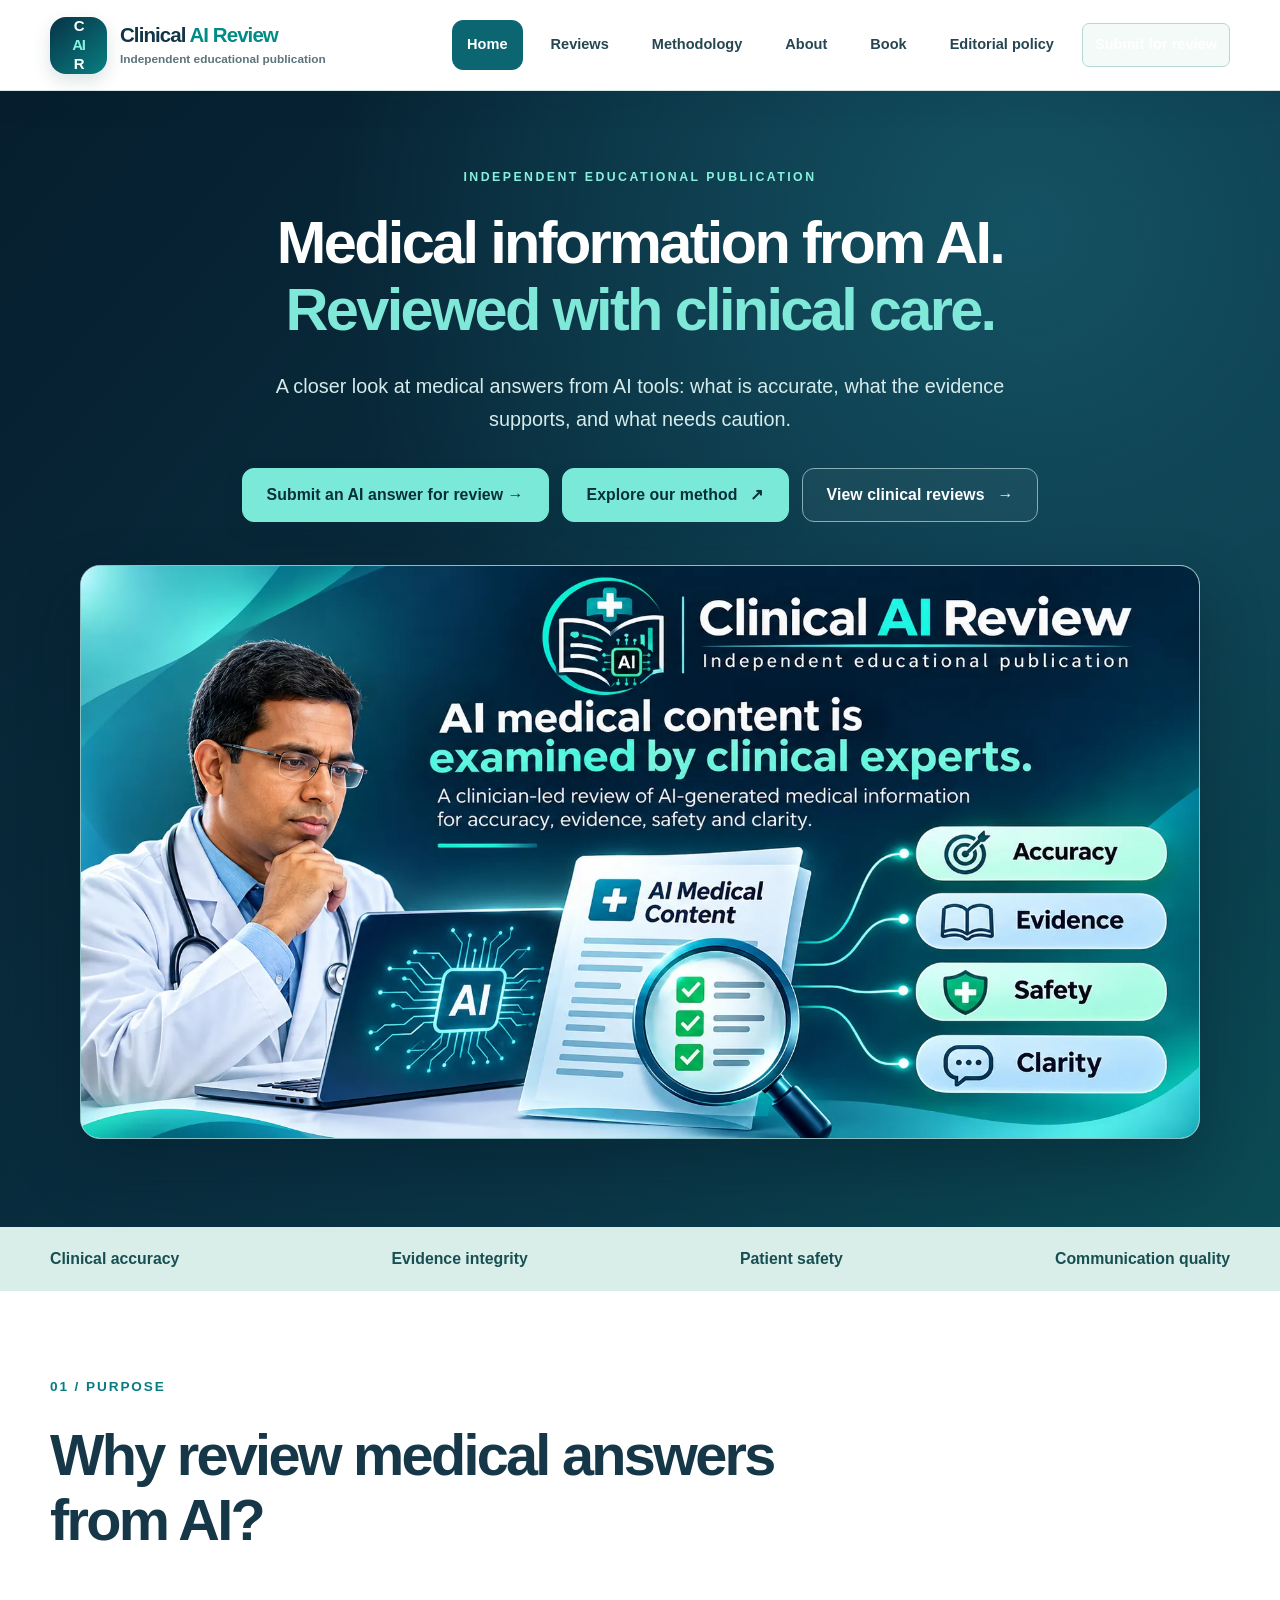
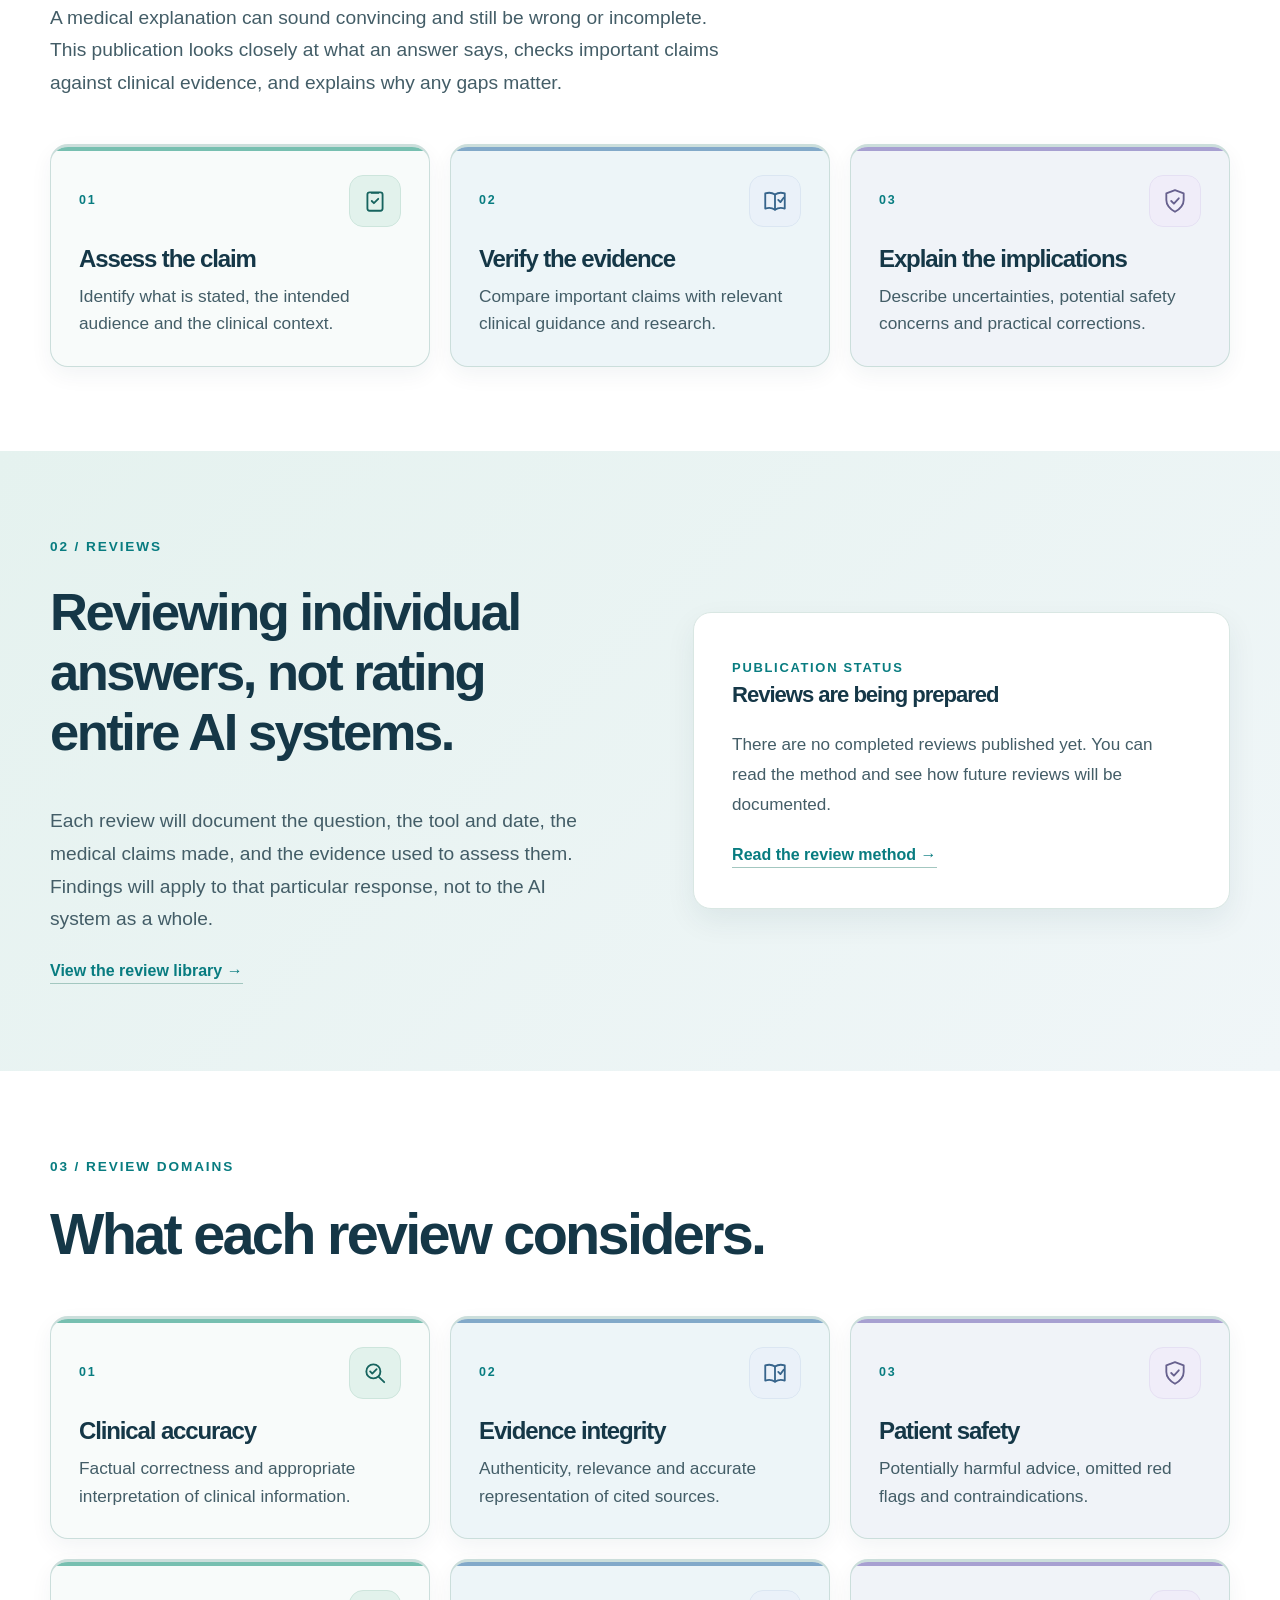
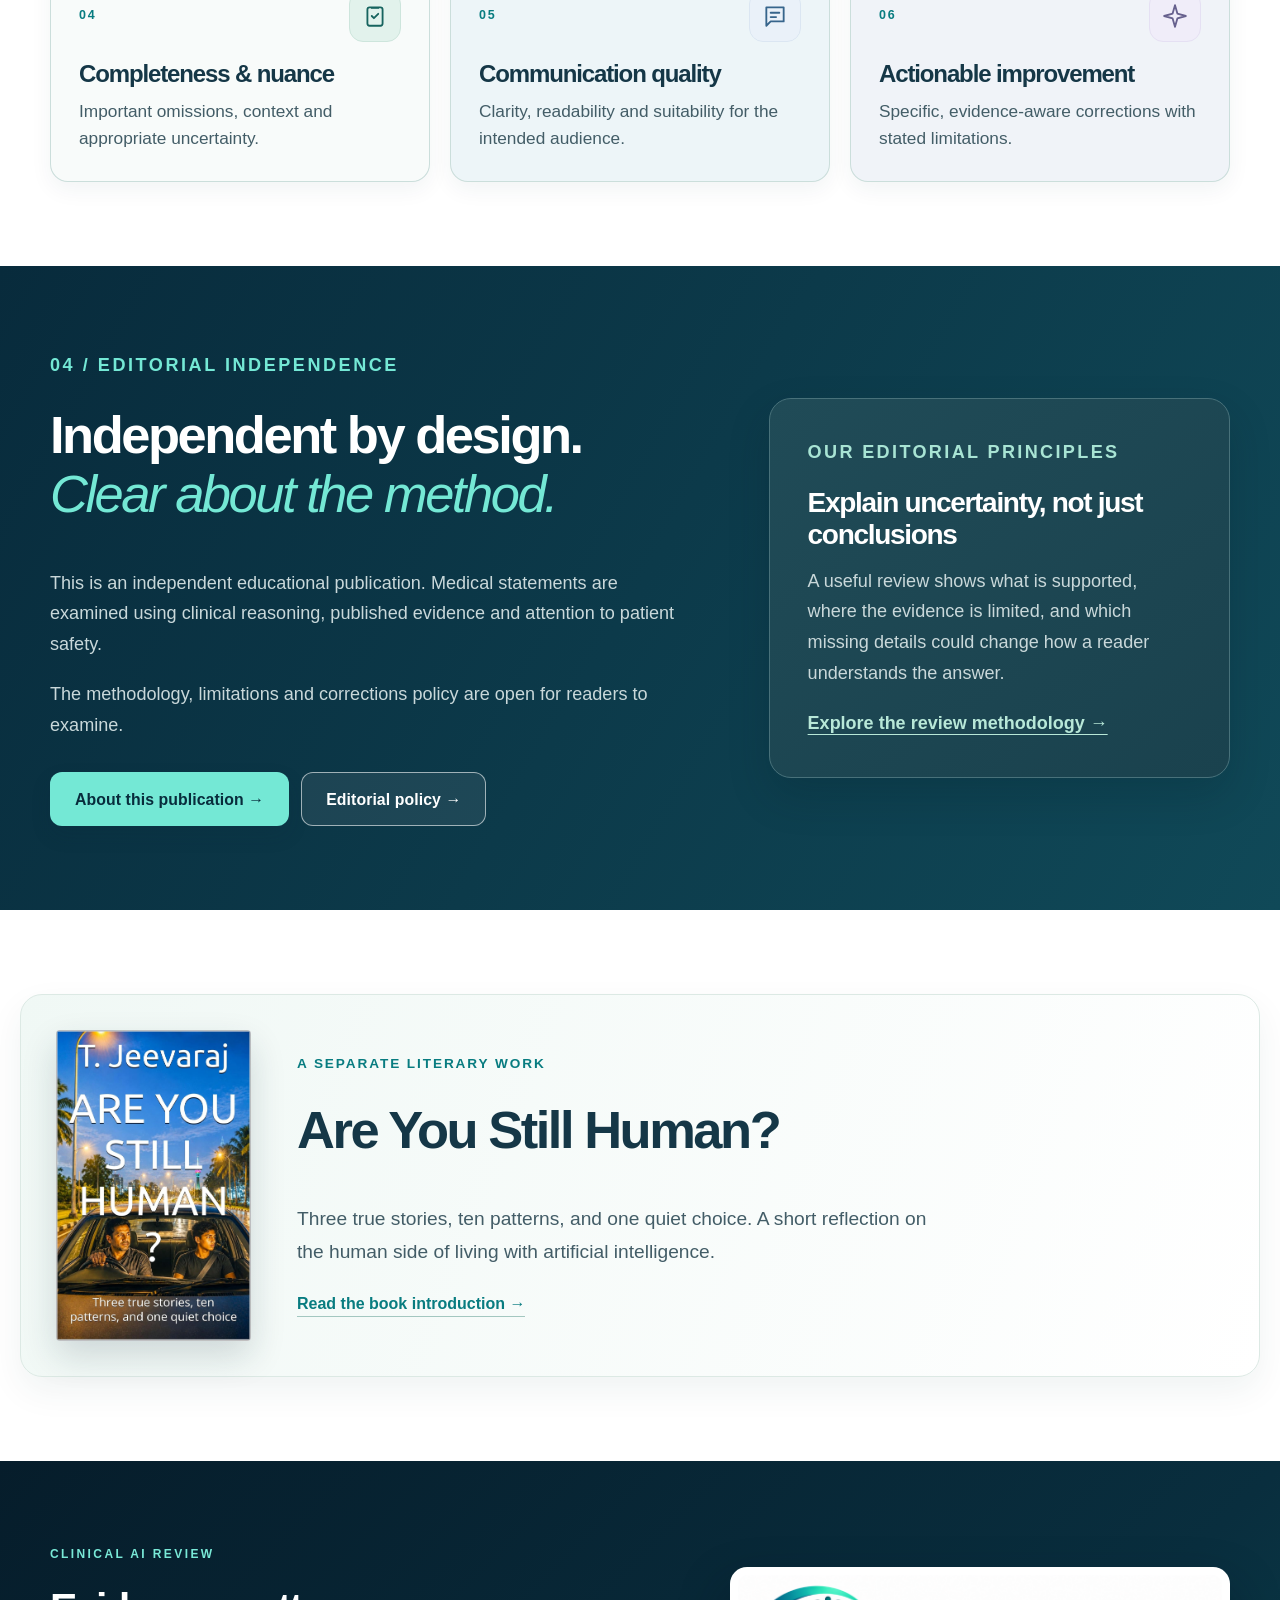
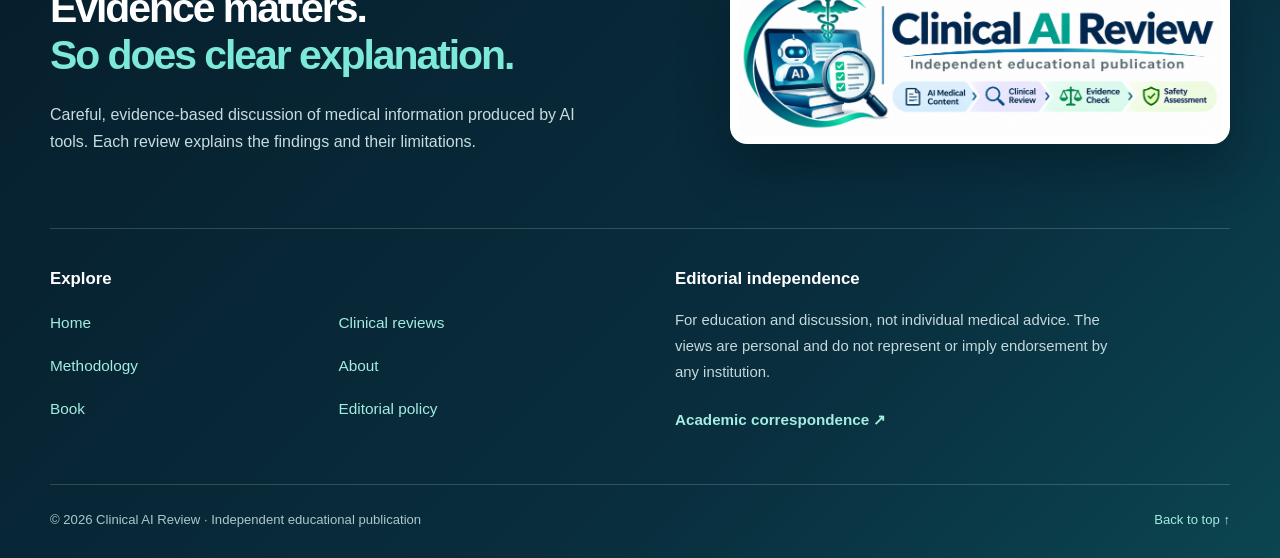
==== commit ccb26e6e: "Add files via upload" ====
--- a/index.html
+++ b/index.html
@@ -240,8 +240,8 @@
 .footer-middle nav a{padding:3px 0}
 @media(max-width:760px){.footer-banner{max-width:100%;margin-left:0}.visual-hero h1{font-size:clamp(2.2rem,7.8vw,3.6rem)!important}}
 @media print{.header{position:static!important}.menu-button{display:none!important}.nav,.nav.open{display:none!important}.visual-hero{padding:35px 0!important}.footer{break-inside:avoid}.feature,.domain{break-inside:avoid}.footer-banner img{max-width:100%}.visual-hero h1{font-size:38px!important}.hero-single-image{box-shadow:none!important}}
-</style></head><body><a class="skip" href="#main">Skip to content</a><header class="header"><div class="wrap head-inner"><a class="brand" href="index.html"><span aria-hidden="true" class="brand-mark">C<span>AI</span>R</span><span class="brand-copy"><strong>Clinical <span>AI Review</span></strong><small>Independent educational publication</small></span></a><button aria-controls="nav" aria-expanded="false" aria-label="Toggle menu" class="menu-button"><span></span><span></span><span></span></button><nav aria-label="Main navigation" class="nav" id="nav"><a aria-current="page" href="index.html">Home</a><a href="reviews.html">Reviews</a><a href="methodology.html">Methodology</a><a href="about.html">About</a><a href="book.html">Book</a><a href="editorial-policy.html">Editorial policy</a></nav></div></header><main id="main"><section aria-label="Clinical AI Review introduction" class="visual-hero"><div class="wrap visual-hero-inner">
-<div class="hero-intro"><span class="eyebrow">Independent educational publication</span><h1>Medical information from AI.<br/><em>Reviewed with clinical care.</em></h1><p>A closer look at medical answers from AI tools: what is accurate, what the evidence supports, and what needs caution.</p><div class="actions"><a class="button primary" href="methodology.html">Explore our method <span aria-hidden="true">↗</span></a><a class="button secondary" href="reviews.html">View clinical reviews <span aria-hidden="true">→</span></a></div></div>
+</style><style>.nav .submit-nav{color:#fff;background:#176f69;padding:8px 12px;border-radius:7px}.nav .submit-nav:hover{color:#fff;background:#102f3b}@media(min-width:901px){.nav{gap:13px}.nav a{font-size:.76rem}}@media(max-width:1100px) and (min-width:901px){.head-inner{gap:10px}.nav{gap:8px}.brand small{display:none}}</style></head><body><a class="skip" href="#main">Skip to content</a><header class="header"><div class="wrap head-inner"><a class="brand" href="index.html"><span aria-hidden="true" class="brand-mark">C<span>AI</span>R</span><span class="brand-copy"><strong>Clinical <span>AI Review</span></strong><small>Independent educational publication</small></span></a><button aria-controls="nav" aria-expanded="false" aria-label="Toggle menu" class="menu-button"><span></span><span></span><span></span></button><nav aria-label="Main navigation" class="nav" id="nav"><a aria-current="page" href="index.html">Home</a><a href="reviews.html">Reviews</a><a href="methodology.html">Methodology</a><a href="about.html">About</a><a href="book.html">Book</a><a href="editorial-policy.html">Editorial policy</a><a href="submit.html" class="submit-nav">Submit for review</a></nav></div></header><main id="main"><section aria-label="Clinical AI Review introduction" class="visual-hero"><div class="wrap visual-hero-inner">
+<div class="hero-intro"><span class="eyebrow">Independent educational publication</span><h1>Medical information from AI.<br/><em>Reviewed with clinical care.</em></h1><p>A closer look at medical answers from AI tools: what is accurate, what the evidence supports, and what needs caution.</p><div class="actions"><a class="button primary" href="submit.html">Submit an AI answer for review →</a><a class="button primary" href="methodology.html">Explore our method <span aria-hidden="true">↗</span></a><a class="button secondary" href="reviews.html">View clinical reviews <span aria-hidden="true">→</span></a></div></div>
 <figure class="hero-single-image"><img alt="How AI medical content is examined: clinical accuracy, evidence, safety and clarity" decoding="async" height="928" loading="eager" src="[data-uri]" width="1648"/></figure></div></section>
 <section class="strip"><div class="wrap strip-items"><span>Clinical accuracy</span><span>Evidence integrity</span><span>Patient safety</span><span>Communication quality</span></div></section>
 <section class="section"><div class="wrap"><div class="section-head"><p class="eyebrow">01 / Purpose</p><h2>Why review medical answers from AI?</h2><p>A medical explanation can sound convincing and still be wrong or incomplete. This publication looks closely at what an answer says, checks important claims against clinical evidence, and explains why any gaps matter.</p></div><div class="three"><article class="feature"><div class="feature-top"><span class="number">01</span><span class="icon-tile"><svg aria-hidden="true" class="line-icon" fill="none" stroke="currentColor" stroke-linecap="round" stroke-linejoin="round" stroke-width="1.7" viewbox="0 0 24 24"><rect height="17" rx="2" width="14" x="5" y="4"></rect><path d="M9 4.5h6M9 12l2 2 4-4"></path></svg></span></div><h3>Assess the claim</h3><p>Identify what is stated, the intended audience and the clinical context.</p></article><article class="feature"><div class="feature-top"><span class="number">02</span><span class="icon-tile"><svg aria-hidden="true" class="line-icon" fill="none" stroke="currentColor" stroke-linecap="round" stroke-linejoin="round" stroke-width="1.7" viewbox="0 0 24 24"><path d="M12 6c-3-2-6-2-9-1v14c3-1 6-1 9 1 3-2 6-2 9-1V5c-3-1-6-1-9 1z"></path><path d="M12 6v14m3-9 2 2 3-4"></path></svg></span></div><h3>Verify the evidence</h3><p>Compare important claims with relevant clinical guidance and research.</p></article><article class="feature"><div class="feature-top"><span class="number">03</span><span class="icon-tile"><svg aria-hidden="true" class="line-icon" fill="none" stroke="currentColor" stroke-linecap="round" stroke-linejoin="round" stroke-width="1.7" viewbox="0 0 24 24"><path d="M12 2 4 5v6c0 5 3 8 8 11 5-3 8-6 8-11V5z"></path><path d="m8.5 12 2.5 2.5 4.5-5"></path></svg></span></div><h3>Explain the implications</h3><p>Describe uncertainties, potential safety concerns and practical corrections.</p></article></div></div></section>
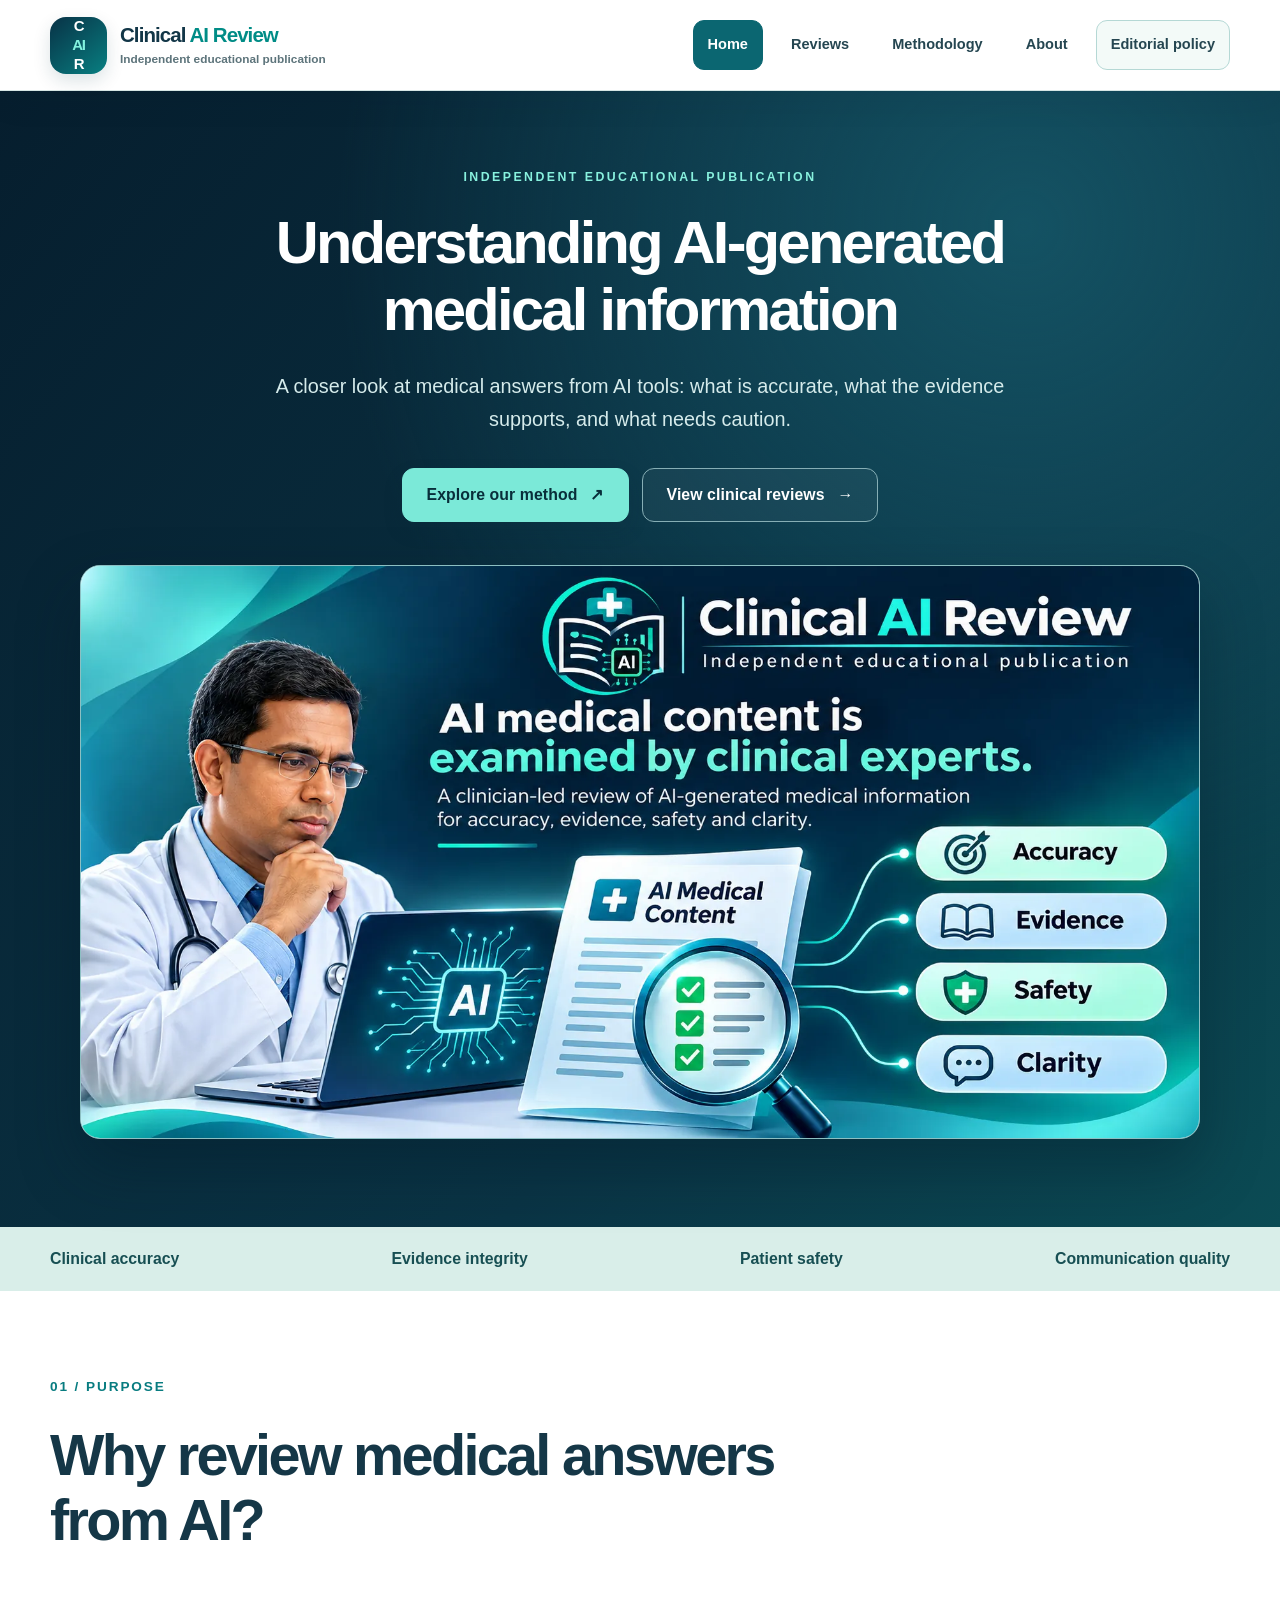
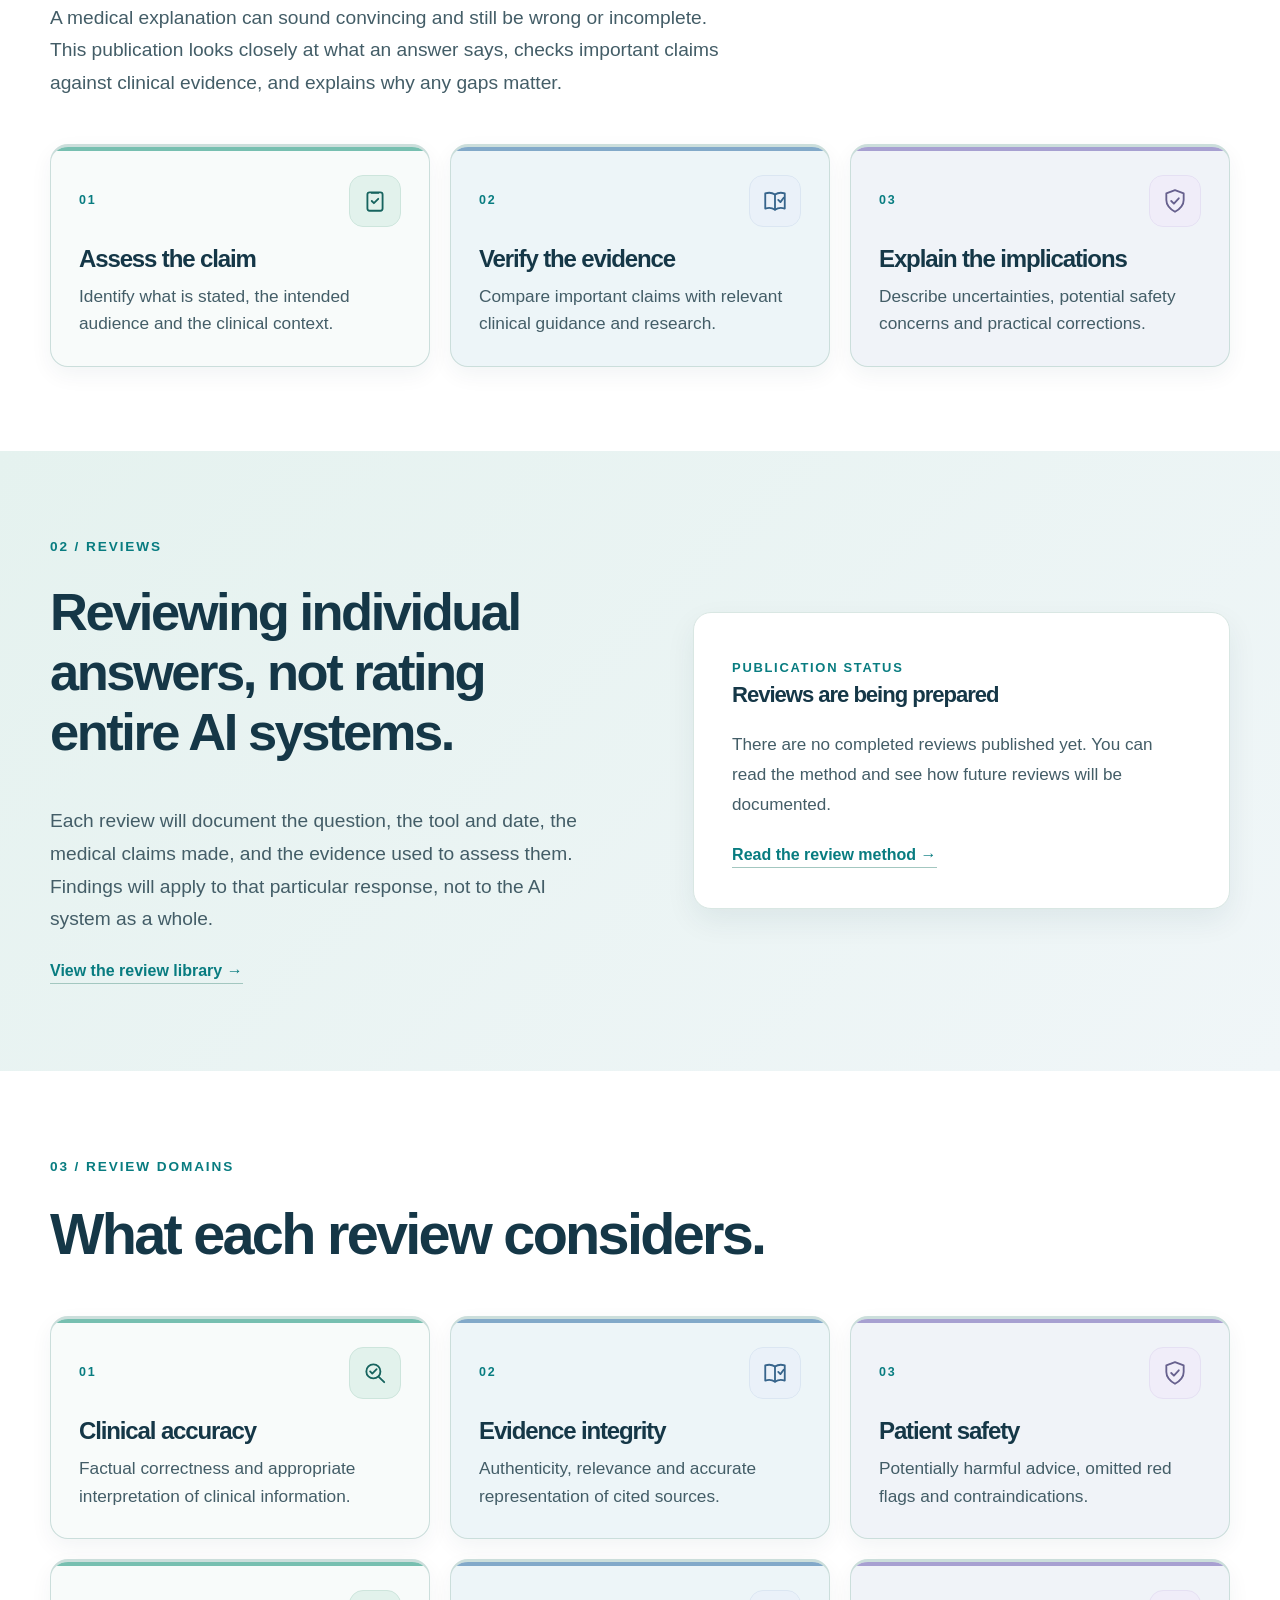
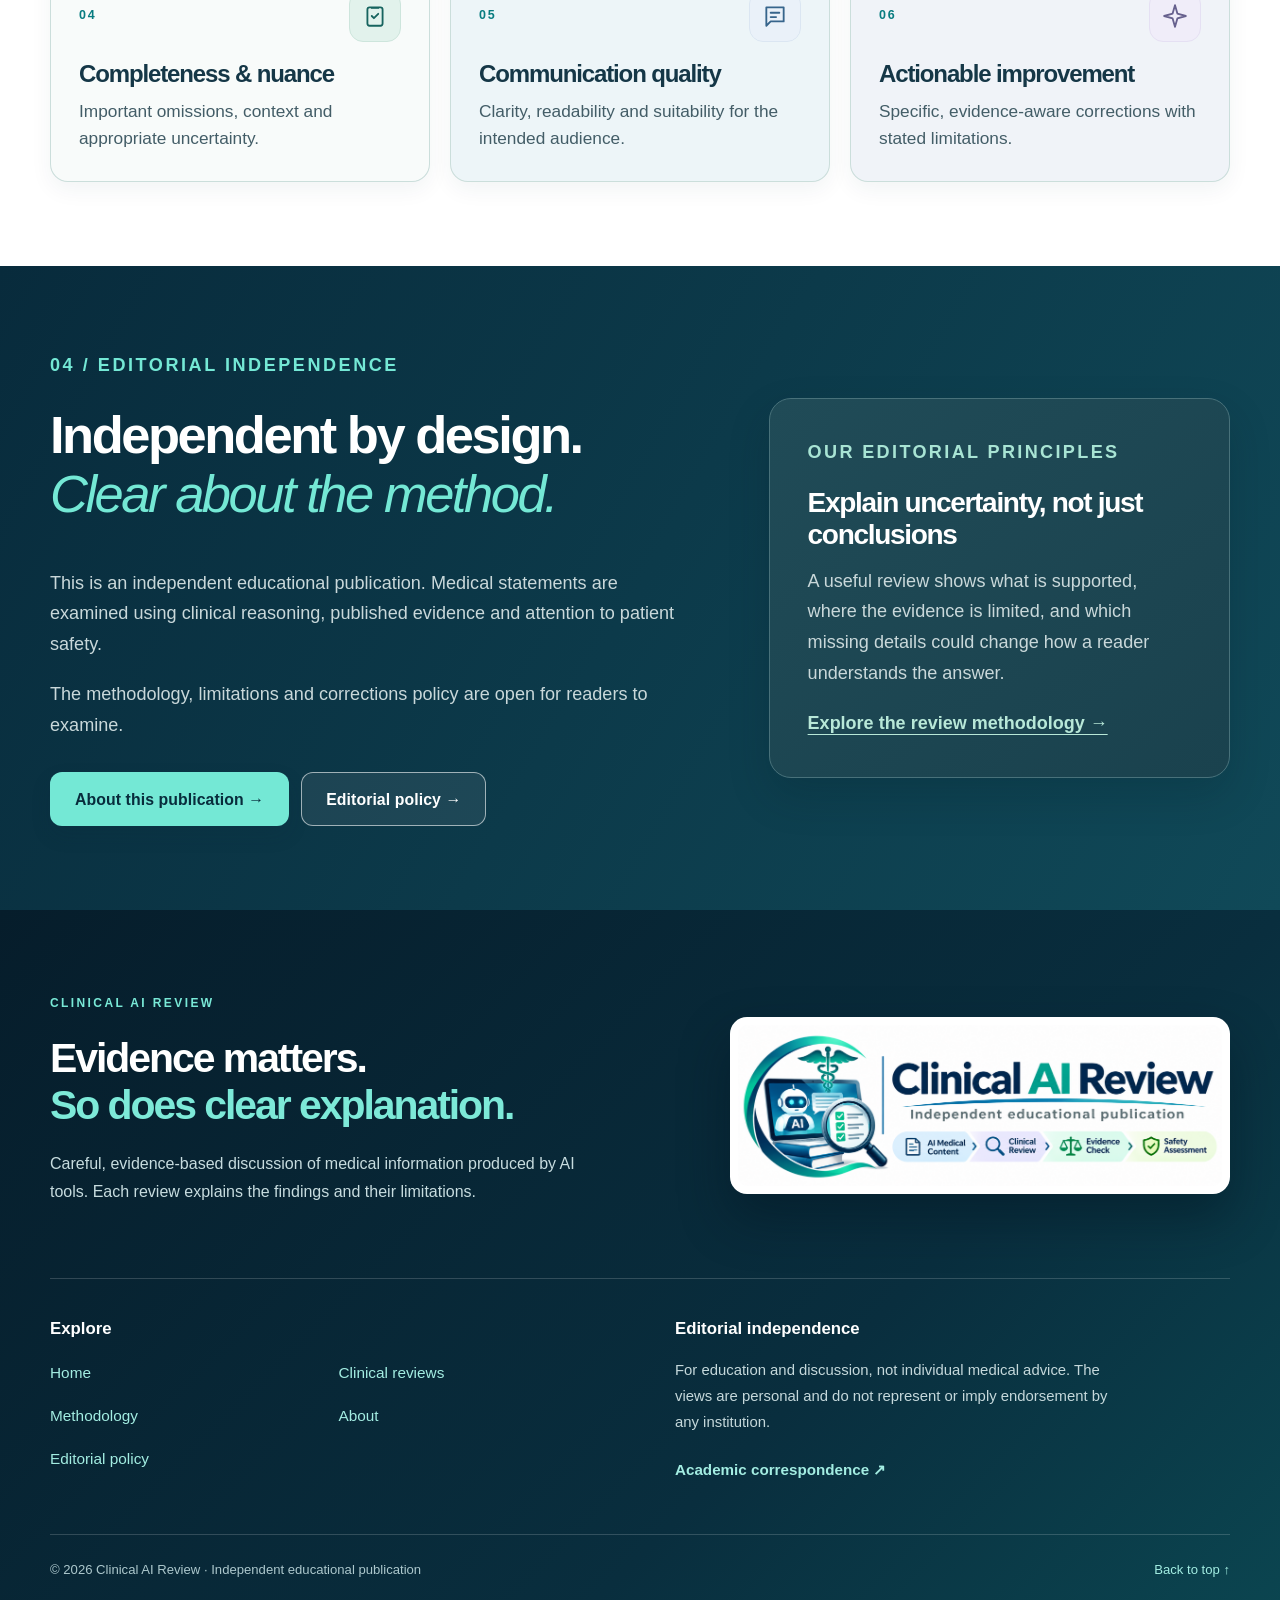
==== commit 10bce40b: "Add files via upload" ====
--- a/index.html
+++ b/index.html
@@ -1,6 +1,10 @@
 <!DOCTYPE html>
 
-<html lang="en"><head><meta charset="utf-8"/><meta content="width=device-width, initial-scale=1" name="viewport"/><meta content="#082b3b" name="theme-color"/><meta content="A clinician-led educational publication that checks medical information from AI tools against evidence, with attention to accuracy, uncertainty and safety." name="description"/><title>Clinical AI Review | Independent Educational Publication</title><link href="https://drjeevaraj.com/" rel="canonical"/><link href="assets/favicon.svg" rel="icon" type="image/svg+xml"/><meta content="website" property="og:type"/><meta content="Evidence, Safety &amp; Clarity" property="og:title"/><meta content="A clinician-led educational publication that checks medical information from AI tools against evidence, with attention to accuracy, uncertainty and safety." property="og:description"/><meta content="https://drjeevaraj.com/" property="og:url"/><meta content="https://drjeevaraj.com/assets/brand-banner.png" property="og:image"/><meta content="summary_large_image" name="twitter:card"/><style>@import url('https://fonts.googleapis.com/css2?family=DM+Sans:wght@400;500;600;700&family=Source+Serif+4:ital,wght@0,400;0,500;0,600;1,400;1,500&display=swap');
+<html lang="en"><head>
+<!-- GA4: public pages only; no advertising personalization -->
+
+
+<meta charset="utf-8"/><meta content="width=device-width, initial-scale=1" name="viewport"/><meta content="#082b3b" name="theme-color"/><meta content="A clinician-led educational publication that checks medical information from AI tools against evidence, with attention to accuracy, uncertainty and safety." name="description"/><title>Clinical AI Review | Independent Educational Publication</title><link href="https://drjeevaraj.com/" rel="canonical"/><link href="assets/favicon.svg" rel="icon" type="image/svg+xml"/><meta content="website" property="og:type"/><meta content="Evidence, Safety &amp; Clarity" property="og:title"/><meta content="A clinician-led educational publication that checks medical information from AI tools against evidence, with attention to accuracy, uncertainty and safety." property="og:description"/><meta content="https://drjeevaraj.com/" property="og:url"/><meta content="https://drjeevaraj.com/assets/brand-banner.png" property="og:image"/><meta content="summary_large_image" name="twitter:card"/><style>@import url('https://fonts.googleapis.com/css2?family=DM+Sans:wght@400;500;600;700&family=Source+Serif+4:ital,wght@0,400;0,500;0,600;1,400;1,500&display=swap');
 :root{--navy:#102f3b;--navy2:#163f49;--teal:#176f69;--mint:#a8e4d4;--paper:#f7f9f7;--ink:#19333d;--muted:#53666d;--line:#dbe4e1;--white:#fff}*{box-sizing:border-box}html{scroll-behavior:smooth}body{margin:0;color:var(--ink);background:var(--white);font-family:'DM Sans',Arial,sans-serif;font-size:16px;line-height:1.7}a{color:inherit}a:focus-visible,button:focus-visible{outline:3px solid #ce8e30;outline-offset:4px}img{max-width:100%;height:auto}h1,h2,h3,p{margin-top:0}h1,h2{font-family:'Source Serif 4',Georgia,serif;font-weight:500;line-height:1.13;letter-spacing:-.035em}h1{font-size:clamp(3.2rem,5.4vw,5.9rem)}h2{font-size:clamp(2.15rem,3.5vw,3.45rem)}h3{font-size:1.15rem;line-height:1.3}p{margin-bottom:1.2rem}.wrap{max-width:1190px;margin:auto;padding:0 30px}.narrow{max-width:830px}.skip{position:absolute;top:-80px;left:15px;background:white;padding:10px;z-index:30}.skip:focus{top:12px}.header{background:white;border-bottom:1px solid var(--line);position:sticky;top:0;z-index:10}.head-inner{display:flex;align-items:center;justify-content:space-between;min-height:84px;gap:24px}.brand{display:flex;align-items:center;gap:12px;text-decoration:none;font-size:1rem;font-weight:500;line-height:1.15;white-space:nowrap}.brand b{font-weight:700}.brand small{display:block;color:var(--muted);font-size:.69rem;letter-spacing:.045em;margin-top:5px}.brand-symbol{width:42px;height:42px;border-radius:12px;background:var(--navy);color:white;display:grid;place-items:center;font-family:Georgia,serif;font-size:22px}.brand-symbol span{color:var(--mint)}.nav{display:flex;gap:23px;align-items:center}.nav a{text-decoration:none;font-size:.79rem;font-weight:600;color:#40545c;white-space:nowrap}.nav a:hover,.nav a[aria-current=page]{color:var(--teal)}.nav a[aria-current=page]{text-decoration:underline;text-underline-offset:8px}.menu-button{display:none}.hero{background:var(--navy);color:white;padding:100px 0 104px;overflow:hidden}.hero-grid{display:grid;grid-template-columns:1.12fr .88fr;gap:7%;align-items:center}.hero h1{max-width:760px;margin:0 0 27px}.hero h1 em,.dark h2 em{color:var(--mint);font-weight:400}.eyebrow{text-transform:uppercase;font-size:.69rem;font-weight:700;letter-spacing:.21em;color:var(--teal);margin-bottom:24px}.hero .eyebrow,.dark .eyebrow{color:var(--mint)}.lead{font-size:clamp(1.12rem,1.65vw,1.34rem);line-height:1.7;max-width:650px}.hero .lead{color:#d0dfe0}.actions{display:flex;gap:12px;flex-wrap:wrap;margin-top:32px}.button{display:inline-flex;align-items:center;justify-content:center;text-decoration:none;padding:14px 22px;border-radius:7px;font-size:.85rem;font-weight:700;transition:transform .2s,background .2s}.button:hover{transform:translateY(-2px)}.primary{background:var(--mint);color:#102f3b}.primary:hover{background:#c2f2e6}.secondary{border:1px solid #7e999d;color:white}.light{background:var(--mint);color:var(--navy)}.hero-caption{color:#b8c9c9;font-size:.79rem;margin-top:30px}.hero-panel{background:#f7fbfa;color:var(--ink);border-radius:16px;padding:32px;box-shadow:0 25px 75px #04192355;transform:rotate(1deg)}.panel-kicker{display:flex;justify-content:space-between;color:var(--teal);font-size:.69rem;font-weight:700;letter-spacing:.13em;border-bottom:1px solid var(--line);padding-bottom:20px;margin-bottom:28px}.process-node{display:flex;align-items:center;gap:16px}.process-node>span{border-radius:50%;background:#e1f3ee;color:var(--teal);height:44px;width:44px;display:grid;place-items:center;font-size:.8rem;font-weight:700}.process-node strong{display:block;font-size:1.05rem}.process-node small{display:block;color:var(--muted);font-size:.79rem}.process-line{height:31px;border-left:1px dashed #8bb6ab;margin-left:22px}.panel-bottom{border-top:1px solid var(--line);margin-top:28px;padding-top:20px;color:var(--muted);font-size:.78rem}.strip{background:#eaf4f0}.strip-items{display:flex;justify-content:space-between;gap:16px;flex-wrap:wrap;padding-top:18px;padding-bottom:18px;font-size:.8rem;font-weight:700;color:#24564e}.section{padding:92px 0}.section-head{max-width:780px;margin-bottom:44px}.section-head p:last-child{max-width:690px;color:var(--muted)}.three,.domain-grid{display:grid;grid-template-columns:repeat(3,1fr);gap:17px}.feature,.domain{border:1px solid var(--line);padding:29px;border-radius:12px;background:white}.feature p,.domain p{color:var(--muted);font-size:.9rem;margin:0}.number{display:block;color:var(--teal);font-size:.76rem;letter-spacing:.15em;font-weight:700;margin-bottom:25px}.tinted{background:var(--paper)}.split{display:grid;grid-template-columns:1fr 1fr;gap:9%;align-items:center}.body-lg{font-size:1.1rem;color:var(--muted)}.note-card,.status-card{border:1px solid var(--line);background:white;padding:35px;border-radius:13px}.note-card p,.status-card p{color:var(--muted)}.small-label{font-size:.71rem;font-weight:700;letter-spacing:.13em;color:var(--teal);text-transform:uppercase}.note-card a,.text-link{color:var(--teal);font-weight:700;text-decoration:none;border-bottom:1px solid #a3c7c0;padding-bottom:4px}.domain-grid{gap:15px}.domain{min-height:230px}.dark{background:var(--navy);color:white}.dark p{color:#c9d8da}.identity{background:#204652;padding:24px;border-radius:13px;display:flex;align-items:center;gap:25px}.identity img{width:125px;height:154px;object-fit:cover;object-position:top;border-radius:9px}.identity h3{margin:0 0 12px}.identity p{margin:0 0 6px;font-size:.88rem}.identity small{color:var(--mint)}.book-teaser{display:flex;gap:46px;align-items:center}.book-teaser img{width:185px;border-radius:4px;box-shadow:0 15px 35px #102f3b2a}.book-teaser>div{max-width:650px}.page-hero{background:var(--navy);color:white;padding:85px 0 82px}.page-hero .eyebrow{color:var(--mint)}.page-hero h1{font-size:clamp(2.8rem,5vw,5rem)}.page-hero .lead{color:#d4e2e3}.prose{max-width:780px}.prose h2{font-size:2rem;margin:34px 0 14px}.prose h3{margin:28px 0 10px}.prose p,.prose li{color:#435961}.prose blockquote{font-family:Georgia,serif;font-size:1.5rem;border-left:4px solid var(--teal);padding-left:22px;margin:35px 0}.prose .qual{color:var(--teal);font-weight:700}.content-list{padding-left:22px}.content-list li{margin:12px 0}.status-card{background:var(--paper)}.mt{margin-top:50px}.rubric{display:grid;grid-template-columns:1fr 1fr;gap:12px}.rubric>div{padding:20px;border:1px solid var(--line);border-radius:10px}.rubric p{font-size:.87rem;margin:8px 0 0}.muted{color:var(--muted);font-size:.86rem}.small{font-size:.78rem}.about-layout{display:grid;grid-template-columns:280px 1fr;gap:65px;align-items:start}.portrait{width:280px;aspect-ratio:3/4;object-fit:cover;object-position:top;border-radius:10px}.book-layout{display:grid;grid-template-columns:330px 1fr;gap:70px;align-items:start}.book-cover{width:100%;border-radius:5px;box-shadow:0 20px 40px #102f3b28}.full{display:flex;margin-top:20px;text-align:center}.footer{background:#0c2631;color:#d4e0e1;padding:48px 0}.foot-grid{display:flex;justify-content:space-between;gap:40px}.foot-grid p{font-size:.78rem;color:#bdced0;margin:6px 0}.foot-grid a{color:var(--mint)}@media(max-width:950px){.nav{gap:12px}.nav a{font-size:.73rem}.hero-grid{gap:30px}.hero-panel{padding:22px}.wrap{padding:0 22px}}@media(max-width:760px){.head-inner{min-height:72px}.menu-button{display:flex;flex-direction:column;gap:5px;padding:12px;border:1px solid var(--line);background:white;border-radius:6px}.menu-button span{width:22px;height:2px;background:var(--navy)}.nav{display:none;position:absolute;top:71px;left:0;right:0;background:white;border-bottom:1px solid var(--line);padding:20px 25px;flex-direction:column;align-items:stretch;gap:15px}.nav.open{display:flex}.hero{padding:67px 0}.hero-grid,.split,.about-layout,.book-layout{grid-template-columns:1fr;gap:35px}.hero-panel{transform:none}.three,.domain-grid{grid-template-columns:1fr 1fr}.section{padding:65px 0}.identity{max-width:490px}.book-teaser{gap:25px}.book-teaser img{width:125px}.foot-grid{flex-direction:column}.page-hero{padding:62px 0}}@media(max-width:490px){.brand{font-size:.89rem}.brand small{font-size:.6rem}.brand-symbol{height:36px;width:36px}.three,.domain-grid,.rubric{grid-template-columns:1fr}.book-teaser{align-items:flex-start}.book-teaser img{width:110px}.book-teaser h2{font-size:1.9rem}.hero h1{font-size:3.05rem}.section-head{margin-bottom:25px}.identity{align-items:flex-start}.identity img{width:90px;height:115px}.cover-col{max-width:310px}}@media(prefers-reduced-motion:reduce){html{scroll-behavior:auto}.button{transition:none}}
 /* Visual upgrade v2: larger, legible type; elevated backgrounds; consistent vector icons */
 :root{--paper:#f2f7f5;--muted:#40565d;--line:#d4e2df;--teal:#12645f}
@@ -188,7 +192,7 @@
 /* v4 deployment-safe polish */
 .visual-hero{background:linear-gradient(120deg,#071f33 0%,#0d4c58 100%)!important;color:#fff!important}.visual-hero .eyebrow{color:#7fe8d6!important}.visual-hero h1{color:#fff!important;font-size:clamp(2.9rem,5.8vw,5.9rem)!important;line-height:1.09!important;font-weight:850!important}.visual-hero h1 em{color:#77eed9!important}.visual-hero .button.secondary{border:1px solid #c0e6e4!important;color:#fff!important;background:#ffffff12!important}.visual-hero .button.primary{color:#063a43!important;background:#7debd7!important}.hero-slider{box-shadow:0 28px 72px #00172288!important}.slides{aspect-ratio:16/9}.hero-slide{display:block}.hero-slide img{width:100%;height:100%;object-fit:cover}.nav a{font-size:.98rem!important}.section-head h2{font-size:clamp(2.55rem,4.5vw,4.25rem)!important}.feature,.domain,.publication{border-top:3px solid #31a99f!important}.feature h3,.domain h3{font-size:1.5rem!important}.feature p,.domain p{font-size:1.08rem!important}.hero-slider .slider-controls{border-top:1px solid #d5e8e7}.footer a{color:#8be8d5}
 @media(max-width:760px){.nav{gap:8px}.nav.open{box-shadow:0 22px 30px #123b4b25}.nav a{font-size:1.08rem!important}.visual-hero h1{font-size:clamp(2.55rem,8.5vw,4rem)!important}}
-</style><script type="application/ld+json">{"@context": "https://schema.org", "@type": "WebPage", "name": "Evidence, Safety & Clarity", "url": "https://drjeevaraj.com/", "description": "A clinician-led educational publication that checks medical information from AI tools against evidence, with attention to accuracy, uncertainty and safety.", "inLanguage": "en", "isAccessibleForFree": true}</script><script defer="">document.addEventListener('DOMContentLoaded',()=>{const button=document.querySelector('.menu-button');const nav=document.querySelector('#nav');if(!button||!nav)return;button.addEventListener('click',()=>{const open=button.getAttribute('aria-expanded')==='true';button.setAttribute('aria-expanded',String(!open));nav.classList.toggle('open',!open)});nav.querySelectorAll('a').forEach(a=>a.addEventListener('click',()=>{nav.classList.remove('open');button.setAttribute('aria-expanded','false')}));document.addEventListener('keydown',e=>{if(e.key==='Escape'){nav.classList.remove('open');button.setAttribute('aria-expanded','false')}})});</script><style>/* Homepage-only: single hero infographic and non-personal editorial panel */
+</style><script type="application/ld+json">{"@context": "https://schema.org", "@type": "WebPage", "name": "Evidence, Safety & Clarity", "url": "https://drjeevaraj.com/", "description": "Independent educational discussion of AI-generated medical information.", "inLanguage": "en", "isAccessibleForFree": true}</script><script defer="">document.addEventListener('DOMContentLoaded',()=>{const button=document.querySelector('.menu-button');const nav=document.querySelector('#nav');if(!button||!nav)return;button.addEventListener('click',()=>{const open=button.getAttribute('aria-expanded')==='true';button.setAttribute('aria-expanded',String(!open));nav.classList.toggle('open',!open)});nav.querySelectorAll('a').forEach(a=>a.addEventListener('click',()=>{nav.classList.remove('open');button.setAttribute('aria-expanded','false')}));document.addEventListener('keydown',e=>{if(e.key==='Escape'){nav.classList.remove('open');button.setAttribute('aria-expanded','false')}})});</script><style>/* Homepage-only: single hero infographic and non-personal editorial panel */
 .hero-single-image{width:100%;max-width:1180px;margin:0 auto;border-radius:24px;overflow:hidden;border:1px solid #b4d9dd;box-shadow:0 24px 65px #001d2c60;background:#fff}
 .hero-single-image img{display:block;width:100%;height:auto;object-fit:contain}
 .editorial-section{display:grid;grid-template-columns:1.15fr .85fr;align-items:center;gap:8%}
@@ -240,12 +244,12 @@
 .footer-middle nav a{padding:3px 0}
 @media(max-width:760px){.footer-banner{max-width:100%;margin-left:0}.visual-hero h1{font-size:clamp(2.2rem,7.8vw,3.6rem)!important}}
 @media print{.header{position:static!important}.menu-button{display:none!important}.nav,.nav.open{display:none!important}.visual-hero{padding:35px 0!important}.footer{break-inside:avoid}.feature,.domain{break-inside:avoid}.footer-banner img{max-width:100%}.visual-hero h1{font-size:38px!important}.hero-single-image{box-shadow:none!important}}
-</style><style>.nav .submit-nav{color:#fff;background:#176f69;padding:8px 12px;border-radius:7px}.nav .submit-nav:hover{color:#fff;background:#102f3b}@media(min-width:901px){.nav{gap:13px}.nav a{font-size:.76rem}}@media(max-width:1100px) and (min-width:901px){.head-inner{gap:10px}.nav{gap:8px}.brand small{display:none}}</style></head><body><a class="skip" href="#main">Skip to content</a><header class="header"><div class="wrap head-inner"><a class="brand" href="index.html"><span aria-hidden="true" class="brand-mark">C<span>AI</span>R</span><span class="brand-copy"><strong>Clinical <span>AI Review</span></strong><small>Independent educational publication</small></span></a><button aria-controls="nav" aria-expanded="false" aria-label="Toggle menu" class="menu-button"><span></span><span></span><span></span></button><nav aria-label="Main navigation" class="nav" id="nav"><a aria-current="page" href="index.html">Home</a><a href="reviews.html">Reviews</a><a href="methodology.html">Methodology</a><a href="about.html">About</a><a href="book.html">Book</a><a href="editorial-policy.html">Editorial policy</a><a href="submit.html" class="submit-nav">Submit for review</a></nav></div></header><main id="main"><section aria-label="Clinical AI Review introduction" class="visual-hero"><div class="wrap visual-hero-inner">
-<div class="hero-intro"><span class="eyebrow">Independent educational publication</span><h1>Medical information from AI.<br/><em>Reviewed with clinical care.</em></h1><p>A closer look at medical answers from AI tools: what is accurate, what the evidence supports, and what needs caution.</p><div class="actions"><a class="button primary" href="submit.html">Submit an AI answer for review →</a><a class="button primary" href="methodology.html">Explore our method <span aria-hidden="true">↗</span></a><a class="button secondary" href="reviews.html">View clinical reviews <span aria-hidden="true">→</span></a></div></div>
+</style><style>.nav .submit-nav{color:#fff;background:#176f69;padding:8px 12px;border-radius:7px}.nav .submit-nav:hover{color:#fff;background:#102f3b}@media(min-width:901px){.nav{gap:13px}.nav a{font-size:.76rem}}@media(max-width:1100px) and (min-width:901px){.head-inner{gap:10px}.nav{gap:8px}.brand small{display:none}}</style></head><body><a class="skip" href="#main">Skip to content</a><header class="header"><div class="wrap head-inner"><a class="brand" href="index.html"><span aria-hidden="true" class="brand-mark">C<span>AI</span>R</span><span class="brand-copy"><strong>Clinical <span>AI Review</span></strong><small>Independent educational publication</small></span></a><button aria-controls="nav" aria-expanded="false" aria-label="Toggle menu" class="menu-button"><span></span><span></span><span></span></button><nav aria-label="Main navigation" class="nav" id="nav"><a aria-current="page" href="index.html">Home</a><a href="reviews.html">Reviews</a><a href="methodology.html">Methodology</a><a href="about.html">About</a><a href="editorial-policy.html">Editorial policy</a></nav></div></header><main id="main"><section aria-label="Clinical AI Review introduction" class="visual-hero"><div class="wrap visual-hero-inner">
+<div class="hero-intro"><span class="eyebrow">Independent educational publication</span><h1>Understanding AI-generated medical information</h1><p>A closer look at medical answers from AI tools: what is accurate, what the evidence supports, and what needs caution.</p><div class="actions"><a class="button primary" href="methodology.html">Explore our method <span aria-hidden="true">↗</span></a><a class="button secondary" href="reviews.html">View clinical reviews <span aria-hidden="true">→</span></a></div></div>
 <figure class="hero-single-image"><img alt="How AI medical content is examined: clinical accuracy, evidence, safety and clarity" decoding="async" height="928" loading="eager" src="[data-uri]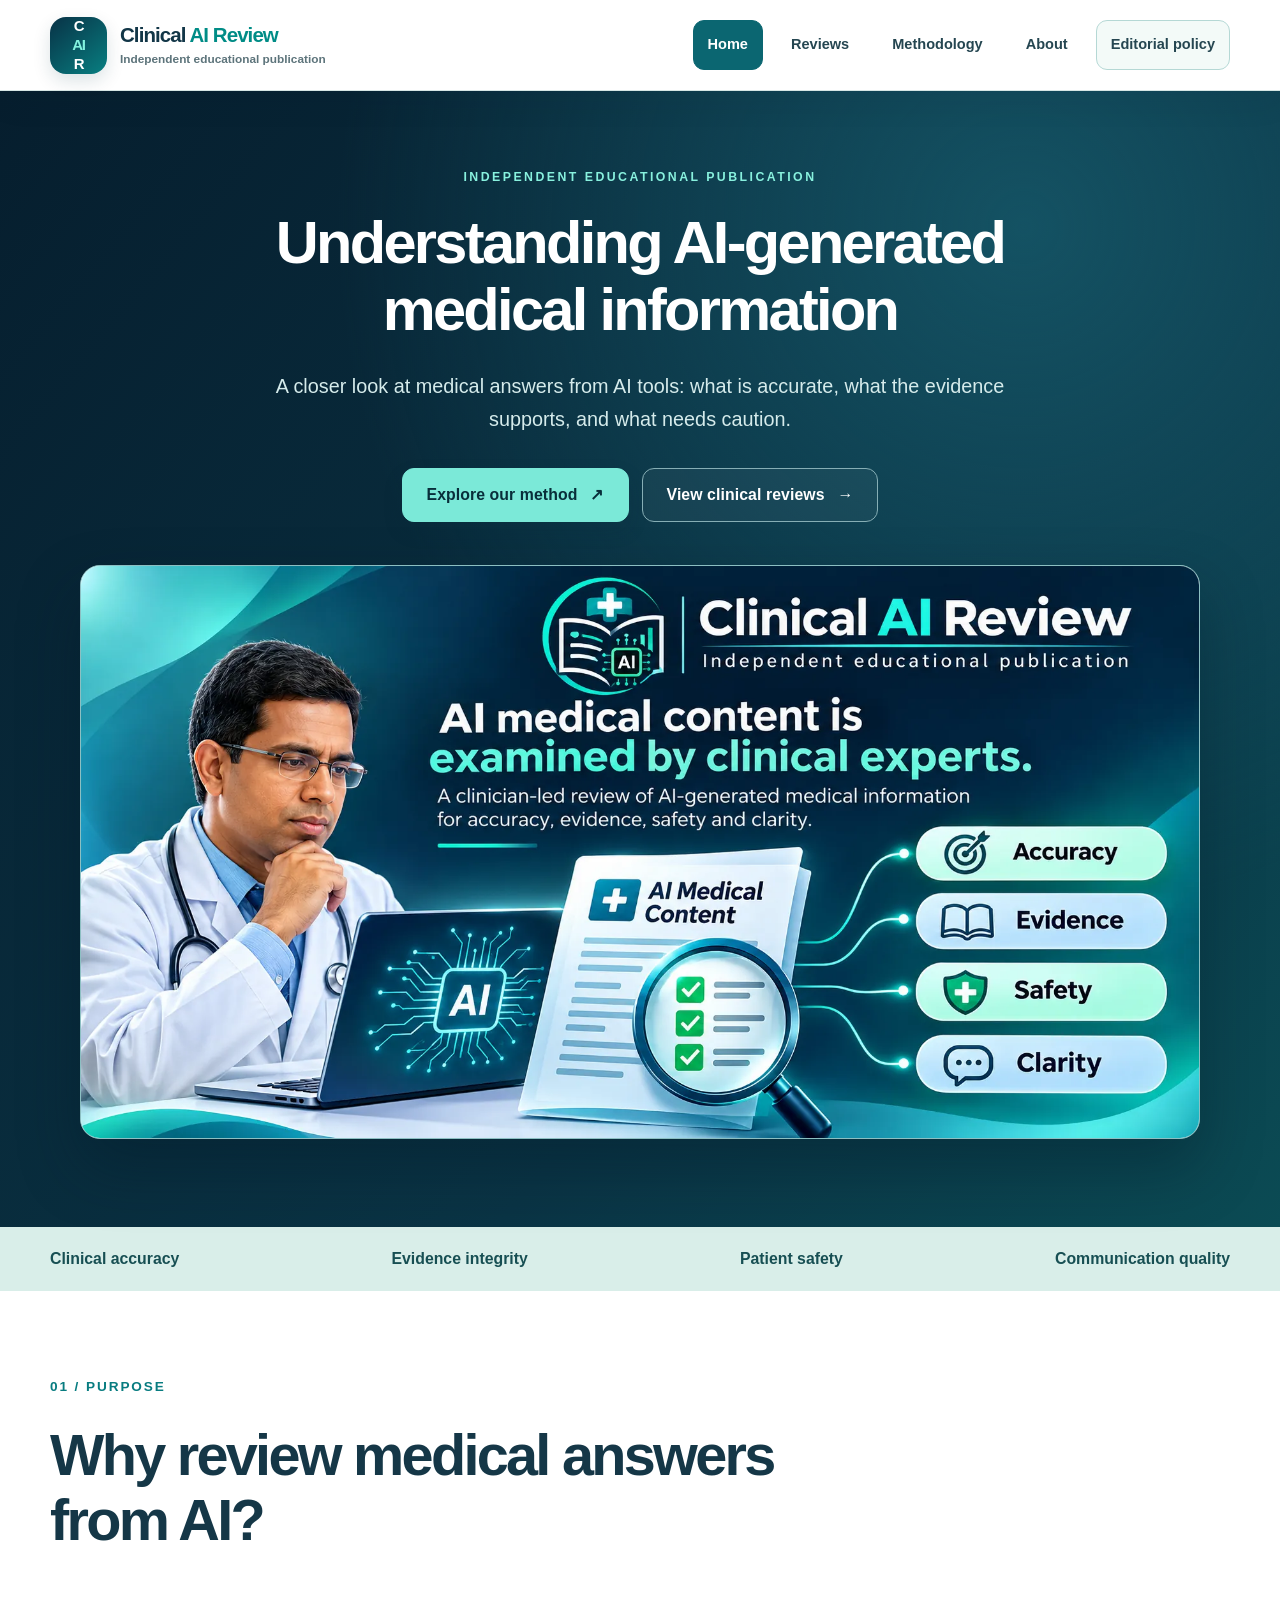
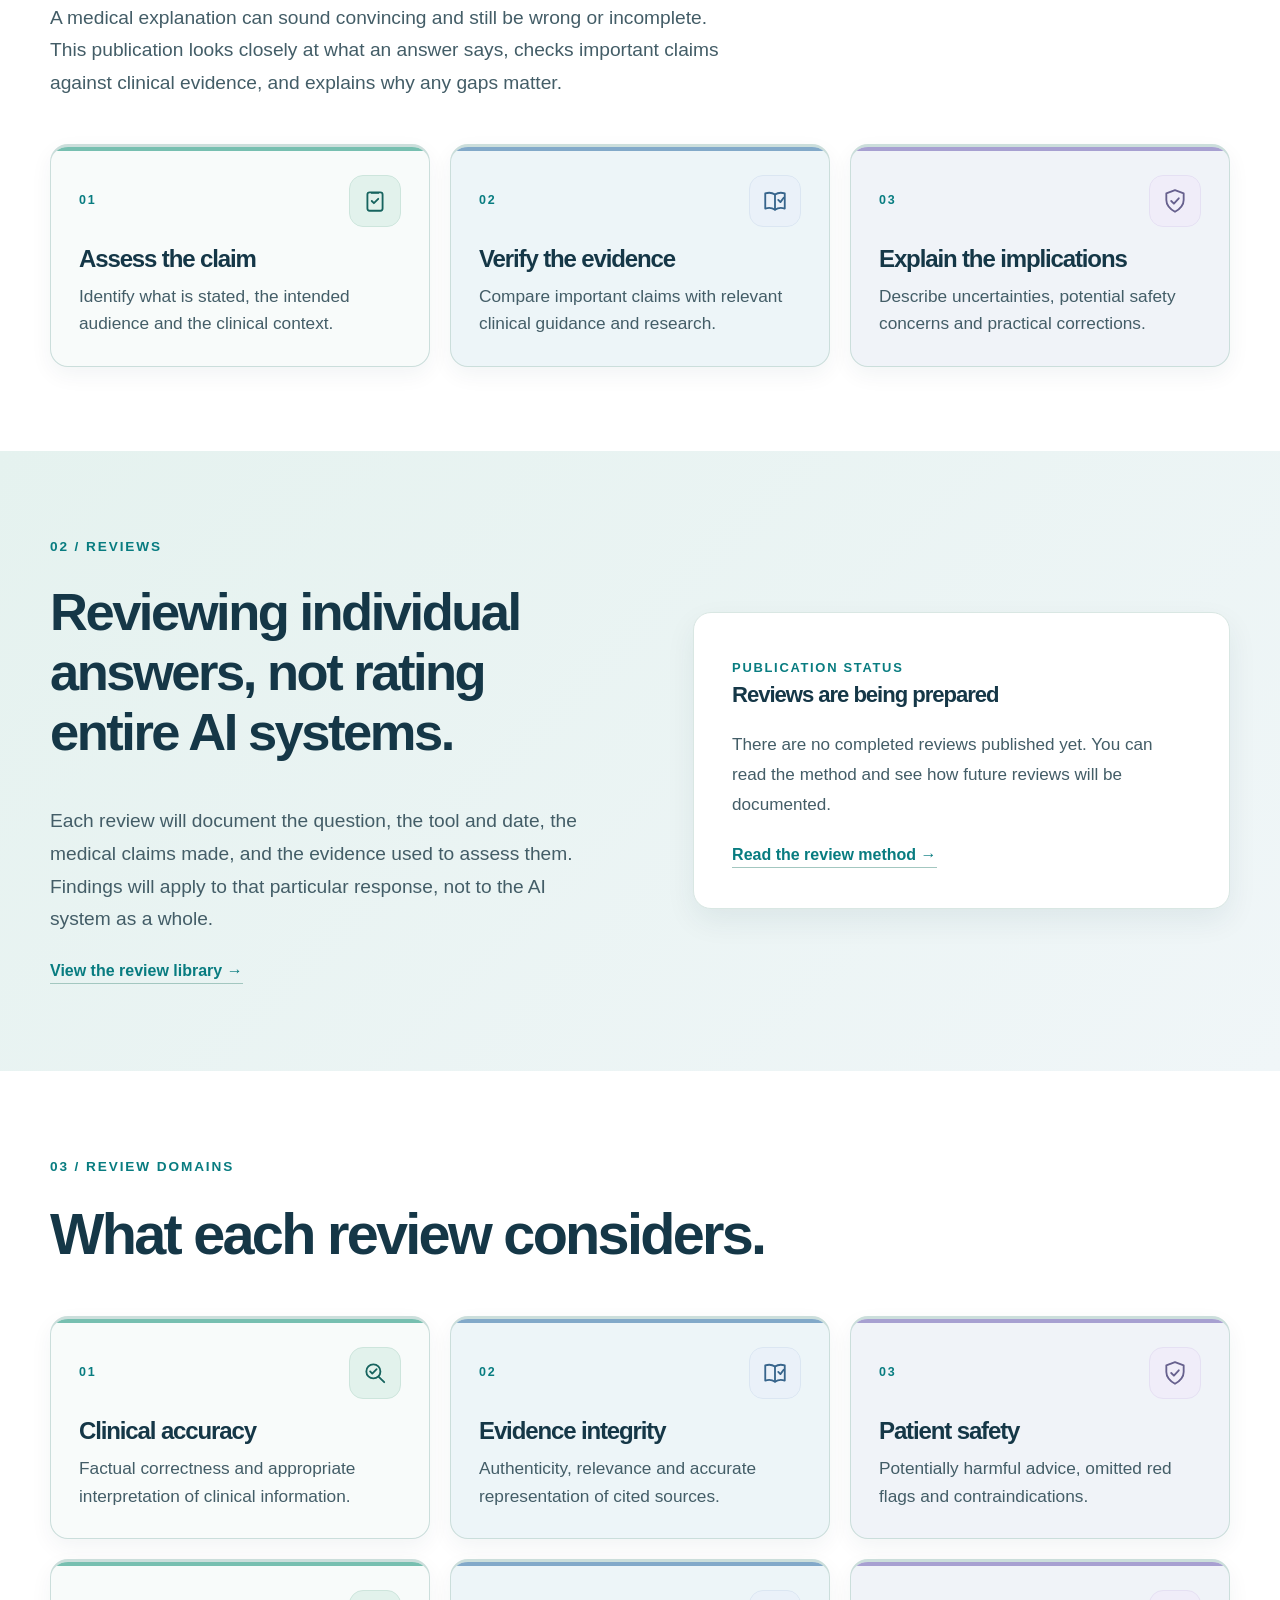
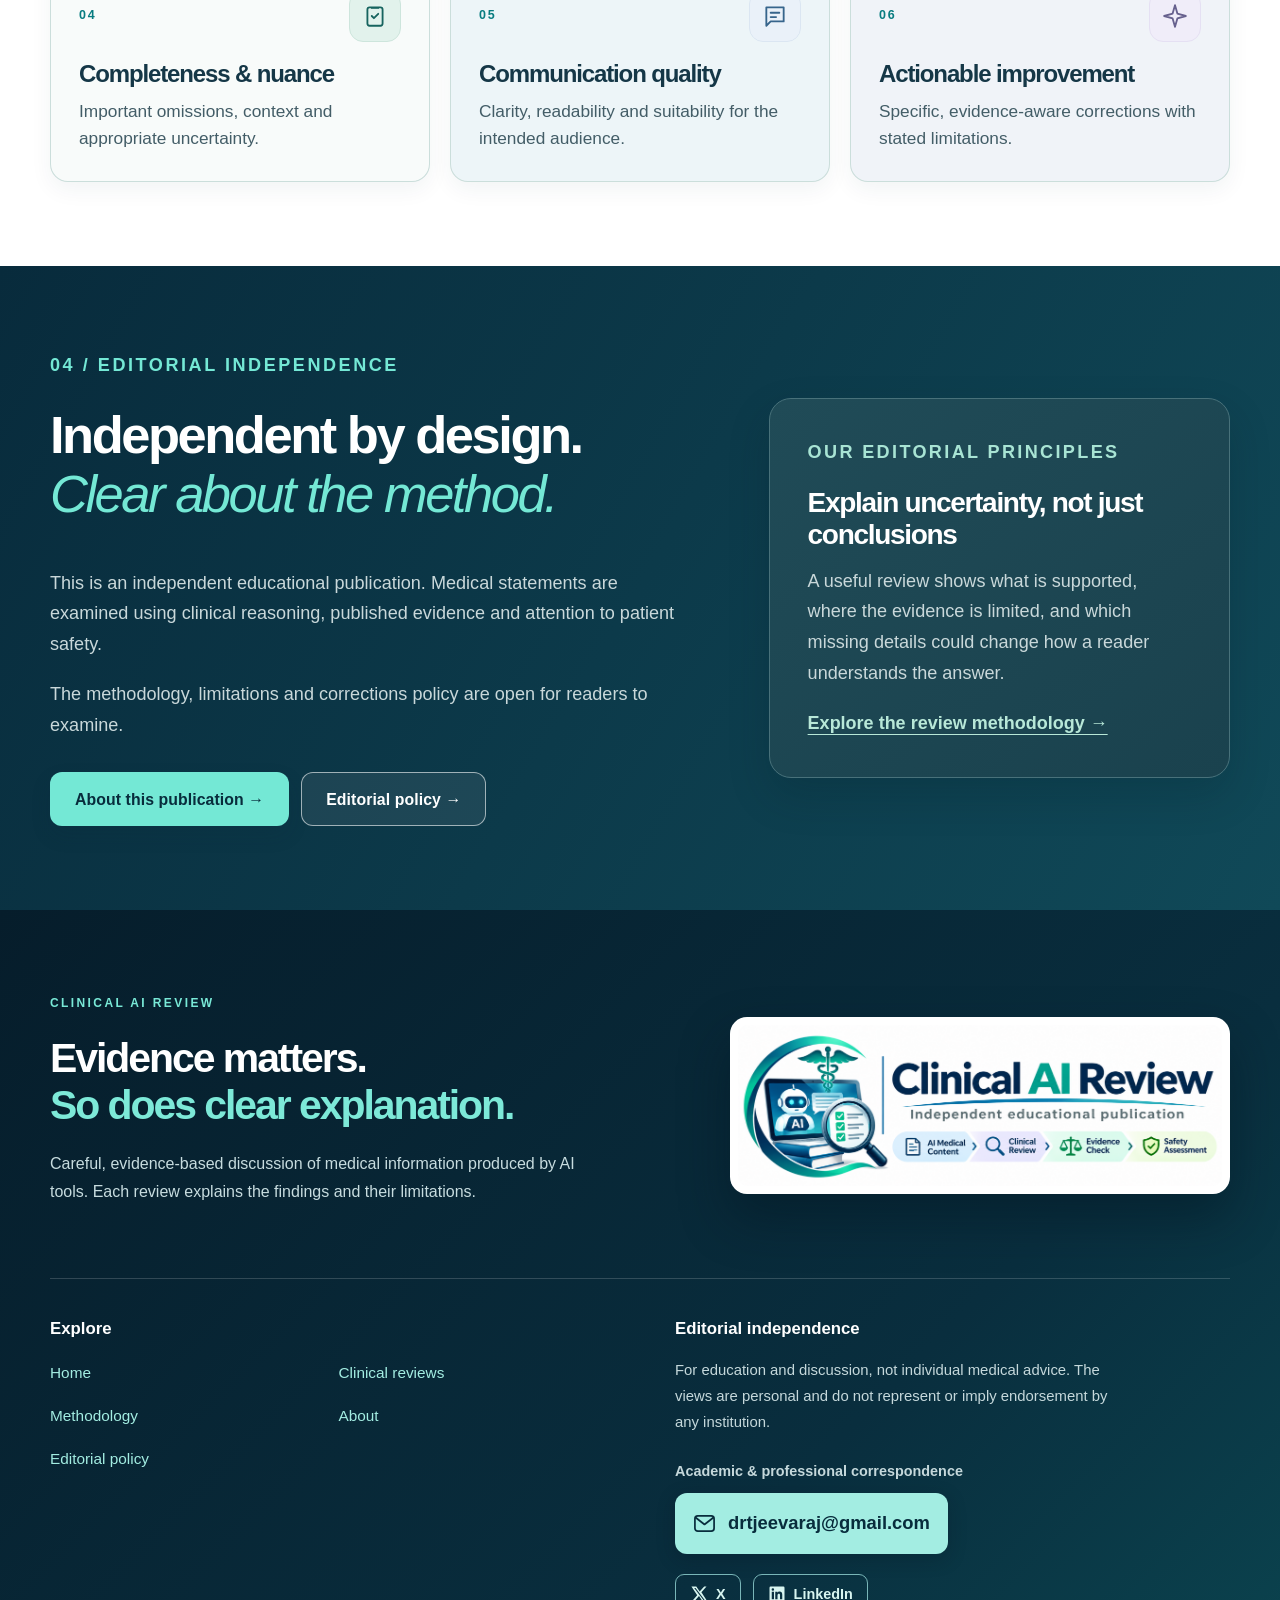
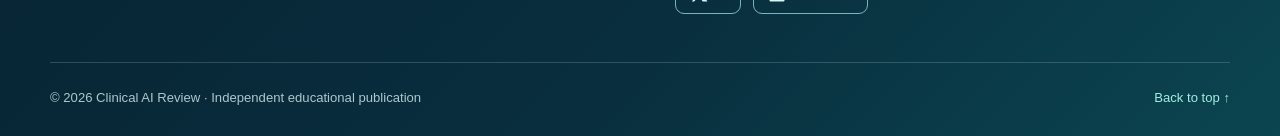
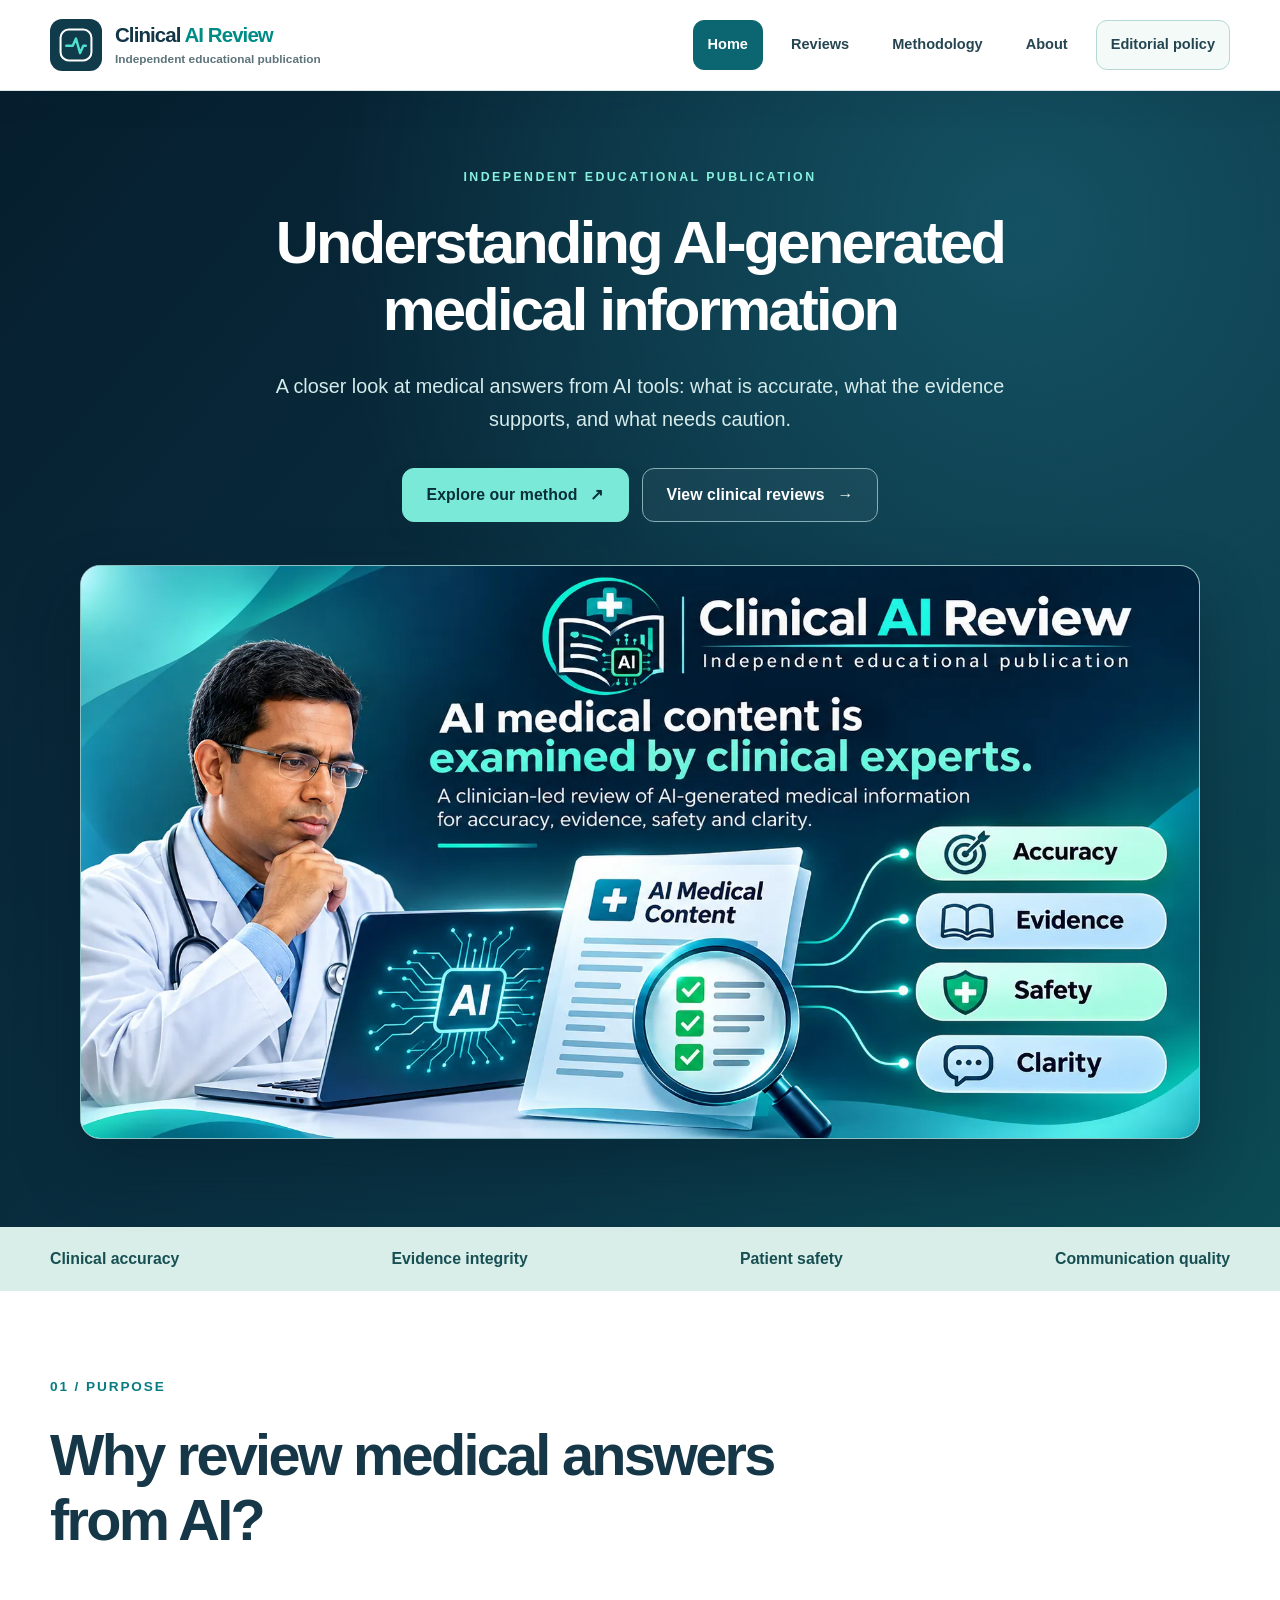
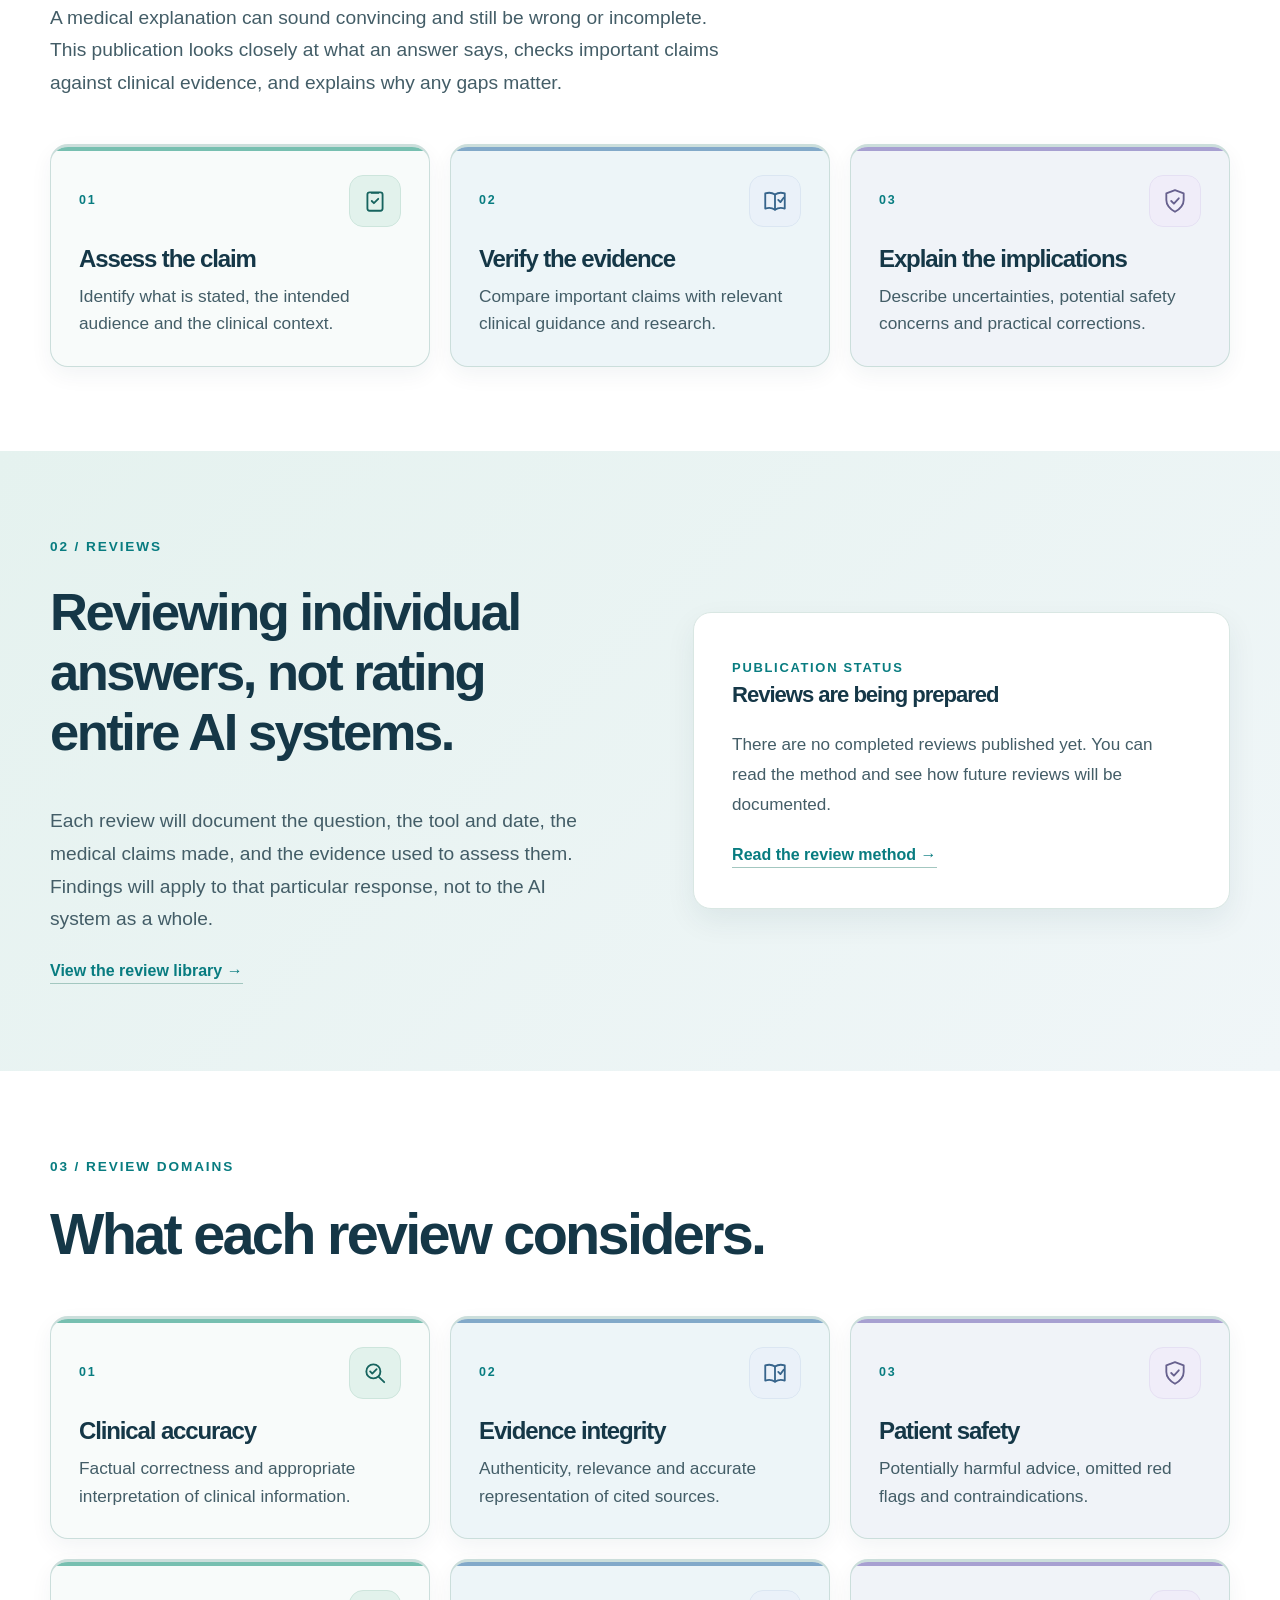
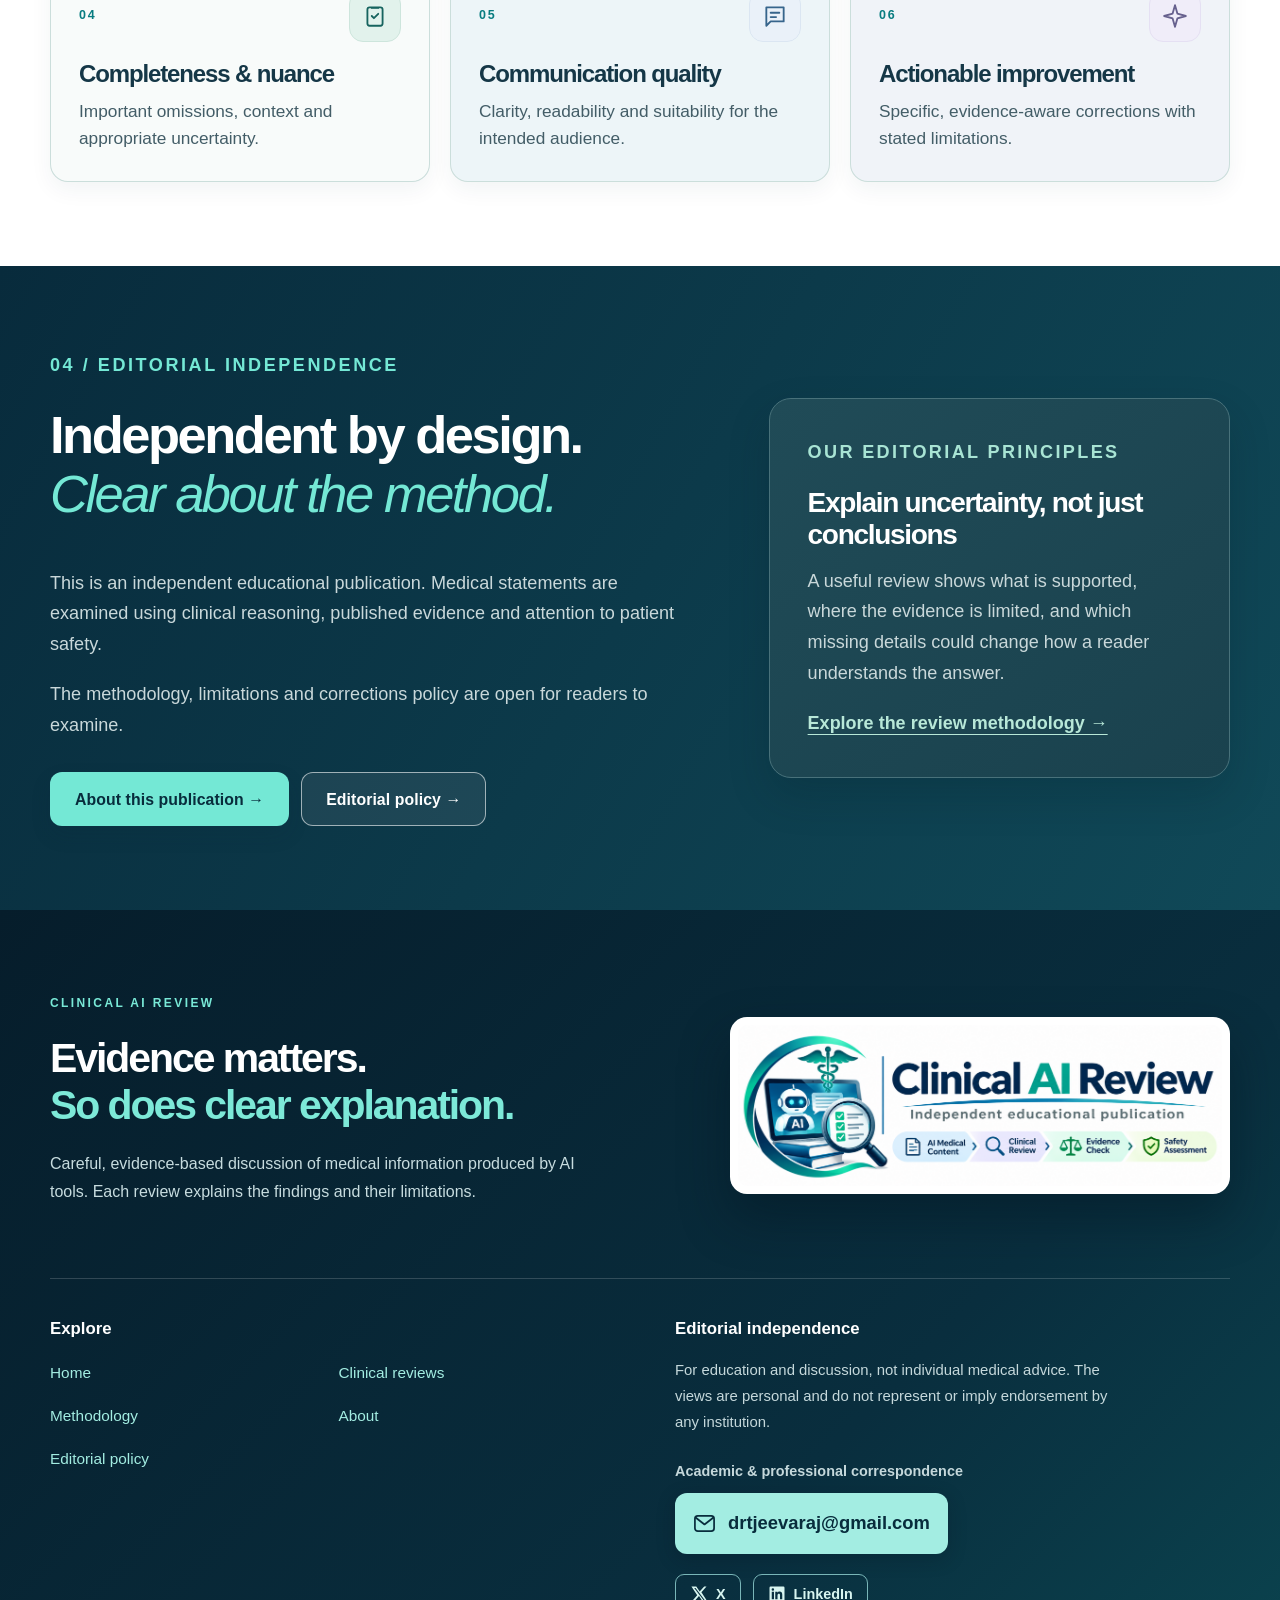
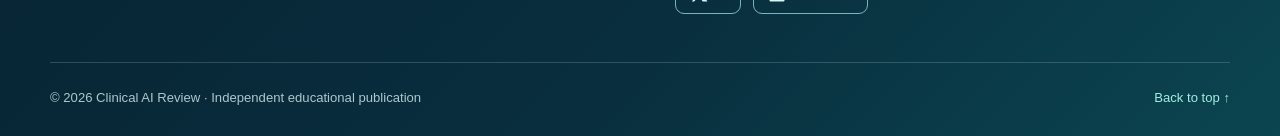
